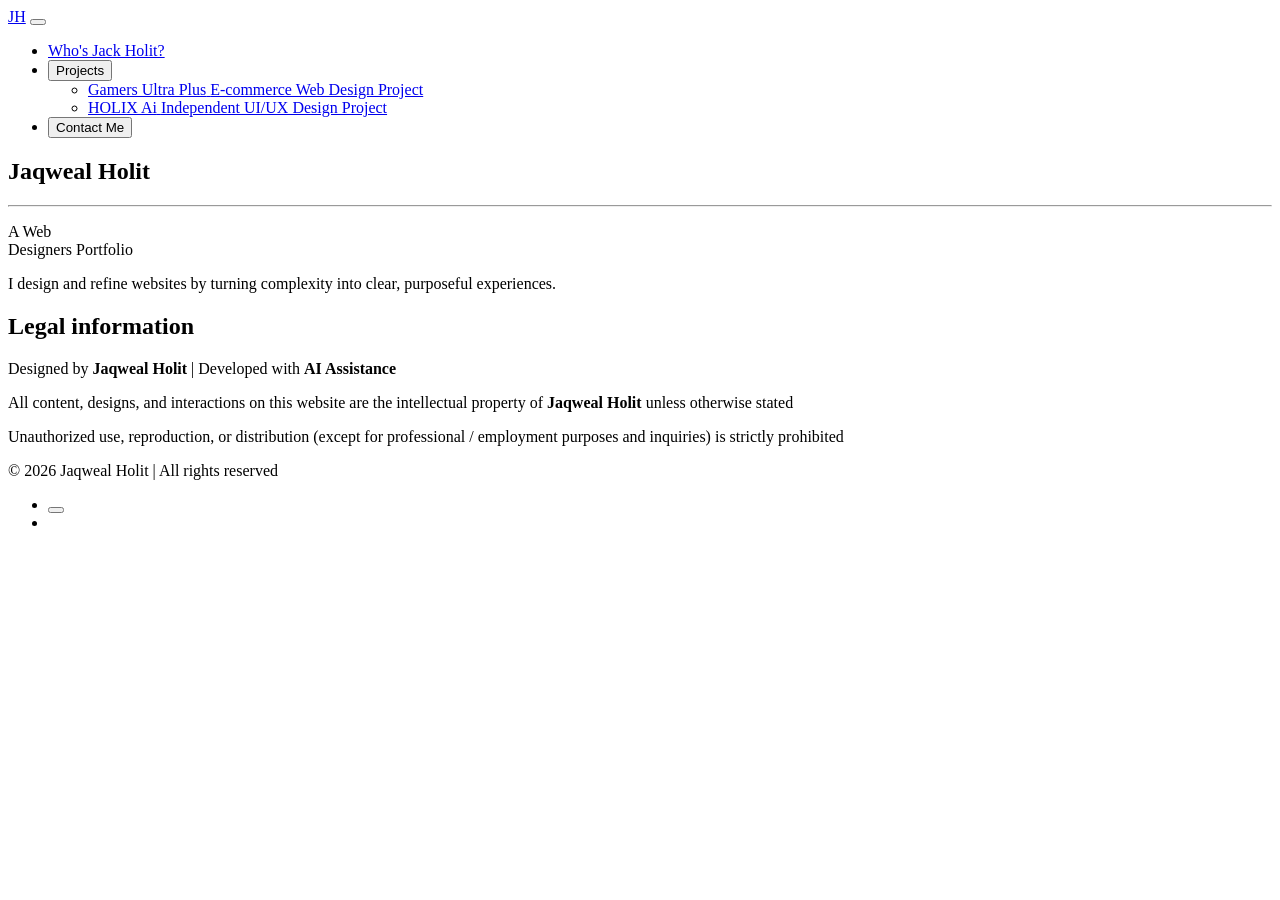
==== index.html @ 357ac8dd "v3.2.4 Update Updating copy on portfolio and projects." ====
<!doctype html>
<html lang="en">
  <head>
    <meta charset="utf-8">
    <meta name="viewport" content="width=device-width, initial-scale=1">

    <title>Home | Jaqweal Holit</title>
    <meta
      name="description"
      content="The web and UI/UX design portfolio of Jaqweal Holit, focused on clear, responsive digital experiences and hands-on front-end implementation."
    >
    <meta name="author" content="Jaqweal Holit">

    <meta property="og:type" content="website">
    <meta property="og:title" content="Jaqweal Holit | Web &amp; UI/UX Designer">
    <meta
      property="og:description"
      content="Explore the web and UI/UX design work of Jaqweal Holit, including e-commerce and interactive interface projects."
    >

    <link rel="icon" href="image/favicon.png" type="image/png" sizes="192x192">
    <link rel="preconnect" href="https://fonts.googleapis.com">
    <link rel="preconnect" href="https://fonts.gstatic.com" crossorigin>
    <link
      rel="stylesheet"
      href="https://fonts.googleapis.com/css2?family=Jost:wght@300;700&display=swap"
    >
    <link rel="stylesheet" href="css/motion.css">
    <link rel="stylesheet" href="css/sitewide.css">
    <link rel="stylesheet" href="css/home.css">
  </head>
  <body>
    <header class="site-header">
      <a class="site-logo" href="./" aria-label="Jaqweal Holit, home">JH</a>

      <button
        class="site-menu-toggle"
        type="button"
        aria-label="Open navigation menu"
        aria-controls="site-navigation"
        aria-expanded="false"
        data-site-menu-toggle
      >
        <span
          class="site-menu-toggle__icon site-menu-toggle__icon--menu"
          aria-hidden="true"
        ></span>
        <span
          class="site-menu-toggle__icon site-menu-toggle__icon--close"
          aria-hidden="true"
        ></span>
      </button>

      <nav
        class="site-navigation"
        id="site-navigation"
        aria-label="Primary navigation"
        data-site-navigation
      >
        <ul class="site-navigation__list">
          <li class="site-navigation__item">
            <a href="page/jholit/" data-nav-active>Who's Jack Holit?</a>
          </li>
          <li
            class="site-navigation__item site-navigation__projects"
            data-project-menu-root
          >
            <button
              class="site-navigation__projects-toggle"
              type="button"
              aria-expanded="false"
              aria-controls="site-project-menu"
              data-project-menu-toggle
            >
              <span>Projects</span>
              <span class="site-navigation__projects-chevron" aria-hidden="true"></span>
            </button>
            <ul
              class="site-navigation__projects-list"
              id="site-project-menu"
              aria-label="Portfolio projects"
              data-project-menu
            >
              <li>
                <a href="page/gup/">
                  <span class="site-navigation__project-name">Gamers Ultra Plus</span>
                  <span class="site-navigation__project-description">E-commerce Web Design Project</span>
                </a>
              </li>
              <li>
                <a href="page/holix-ai/">
                  <span class="site-navigation__project-name">HOLIX Ai</span>
                  <span class="site-navigation__project-description">Independent UI/UX Design Project</span>
                </a>
              </li>
            </ul>
          </li>
          <li class="site-navigation__item site-navigation__contact">
            <button
              class="site-navigation__contact-toggle"
              type="button"
              aria-expanded="false"
              aria-controls="site-contact-menu"
              data-contact-menu-toggle
            >
              <span>Contact Me</span>
              <span class="site-navigation__contact-chevron" aria-hidden="true"></span>
            </button>
            <ul
              class="site-navigation__contact-list"
              id="site-contact-menu"
              data-contact-menu
              hidden
            >
              <li>
                <button
                  class="site-navigation__contact-action"
                  type="button"
                  aria-haspopup="dialog"
                  aria-controls="email-modal"
                  data-email-modal-open
                >
                  <span
                    class="site-navigation__contact-icon site-navigation__contact-icon--mail"
                    aria-hidden="true"
                  ></span>
                  <span>Email</span>
                </button>
              </li>
              <li>
                <a
                  class="site-navigation__contact-action"
                  href="https://www.linkedin.com/in/jholit/"
                  target="_blank"
                  rel="noopener noreferrer"
                >
                  <span
                    class="site-navigation__contact-icon site-navigation__contact-icon--linkedin"
                    aria-hidden="true"
                  ></span>
                  <span>LinkedIn</span>
                </a>
              </li>
            </ul>
          </li>
        </ul>
      </nav>
    </header>

    <main id="main-content" tabindex="-1">
      <section class="home-intro" aria-labelledby="home-intro-title">
        <h1 id="home-intro-title" class="home-intro__name">Jaqweal Holit</h1>

        <hr class="home-intro__separator" aria-orientation="vertical">

        <div class="home-intro__summary">
          <p class="home-intro__role">
            A <span class="home-intro__role-emphasis">Web <br>Designers</span>
            <span class="home-intro__role-suffix">Portfolio</span>
          </p>
          <p class="home-intro__statement">
            I design and refine websites by<span class="home-intro__statement-emphasis">
            turning complexity into clear, purposeful experiences.</span>
          </p>
        </div>
      </section>
    </main>

    <footer class="site-footer">
      <section
        class="site-footer__legal"
        aria-labelledby="legal-information-heading"
      >
        <h2 id="legal-information-heading" class="visually-hidden">
          Legal information
        </h2>

        <p>
          Designed by <strong>Jaqweal Holit</strong> | Developed with
          <strong>AI Assistance</strong>
        </p>
        <p>
          All content, designs, and interactions on this website are the
          intellectual property of <strong>Jaqweal Holit</strong> unless otherwise
          stated
        </p>
        <p>
          Unauthorized use, reproduction, or distribution (except for
          professional / employment purposes and inquiries) is strictly
          prohibited
        </p>
        <p>© 2026 Jaqweal Holit | All rights reserved</p>
      </section>

      <div class="site-footer__contact">
        <ul class="site-footer__contact-list">
          <li>
            <button
              class="site-footer__contact-link site-footer__contact-button"
              type="button"
              aria-label="Email Jaqweal Holit"
              aria-haspopup="dialog"
              aria-controls="email-modal"
              data-email-modal-open
            >
              <span
                class="site-footer__contact-icon site-footer__contact-icon--mail"
                aria-hidden="true"
              ></span>
            </button>
          </li>
          <li>
            <a
              class="site-footer__contact-link"
              href="https://www.linkedin.com/in/jholit/"
              aria-label="Jaqweal Holit on LinkedIn"
            >
              <span
                class="site-footer__contact-icon site-footer__contact-icon--linkedin"
                aria-hidden="true"
              ></span>
            </a>
          </li>
        </ul>
      </div>
    </footer>

    <dialog
      class="email-modal"
      id="email-modal"
      aria-labelledby="email-modal-title"
      aria-describedby="email-modal-description email-modal-note"
    >
      <div class="email-modal__content">
        <button
          class="email-modal__close"
          type="button"
          aria-label="Close email options"
          data-email-modal-close
        >
          <span aria-hidden="true">×</span>
        </button>

        <div class="email-modal__heading">
          <h2 class="email-modal__title" id="email-modal-title">
            Questions or inquiries?
          </h2>
          <p class="email-modal__description" id="email-modal-description">
            Choose the following options below, or copy my email address to use with your preferred email service:
          </p>
        </div>

        <div class="email-modal__providers" role="group" aria-label="Email options">
          <a
            class="email-modal__provider"
            href="https://mail.google.com/mail/?view=cm&amp;fs=1&amp;to=jholit%40protonmail.com"
            target="_blank"
            rel="noopener noreferrer"
          >Gmail</a>
          <a
            class="email-modal__provider"
            href="https://outlook.live.com/mail/0/deeplink/compose?to=jholit%40protonmail.com"
            target="_blank"
            rel="noopener noreferrer"
          >Outlook</a>
        </div>

        <div class="email-modal__copy">
          <button
            class="email-modal__copy-button"
            type="button"
            aria-label="Copy email address"
            data-email-copy
            data-email-copy-address="jholit@protonmail.com"
          >
            <svg
              class="email-modal__copy-icon"
              xmlns="http://www.w3.org/2000/svg"
              width="24"
              height="24"
              viewBox="0 0 24 24"
              fill="none"
              stroke="currentColor"
              stroke-width="2"
              stroke-linecap="round"
              stroke-linejoin="round"
              aria-hidden="true"
              focusable="false"
              data-email-copy-icon
            >
              <path d="M15 7l-6.5 6.5a2.121 2.121 0 0 0 3 3l6.5 -6.5a4.243 4.243 0 0 0 -6 -6l-6.5 6.5a6.364 6.364 0 0 0 9 9l6.5 -6.5"></path>
            </svg>
            <span class="email-modal__copy-label" aria-hidden="true">
              <span class="email-modal__copy-label-default">Copy email address</span>
              <span class="email-modal__copy-label-success">Email copied!</span>
            </span>
          </button>
          <span
            class="visually-hidden"
            role="status"
            aria-live="polite"
            data-email-copy-status
          ></span>
        </div>
        <p class="email-modal__description" id="email-modal-note">
          Note: You will be redirected off of the portfolio to email services provided by third party companies. These services are not affiliated with the portfolio.
        </p>
      </div>
    </dialog>

    <script src="javascript/site/motion.js"></script>
    <script src="javascript/site/sitewide.js"></script>
  </body>
</html>
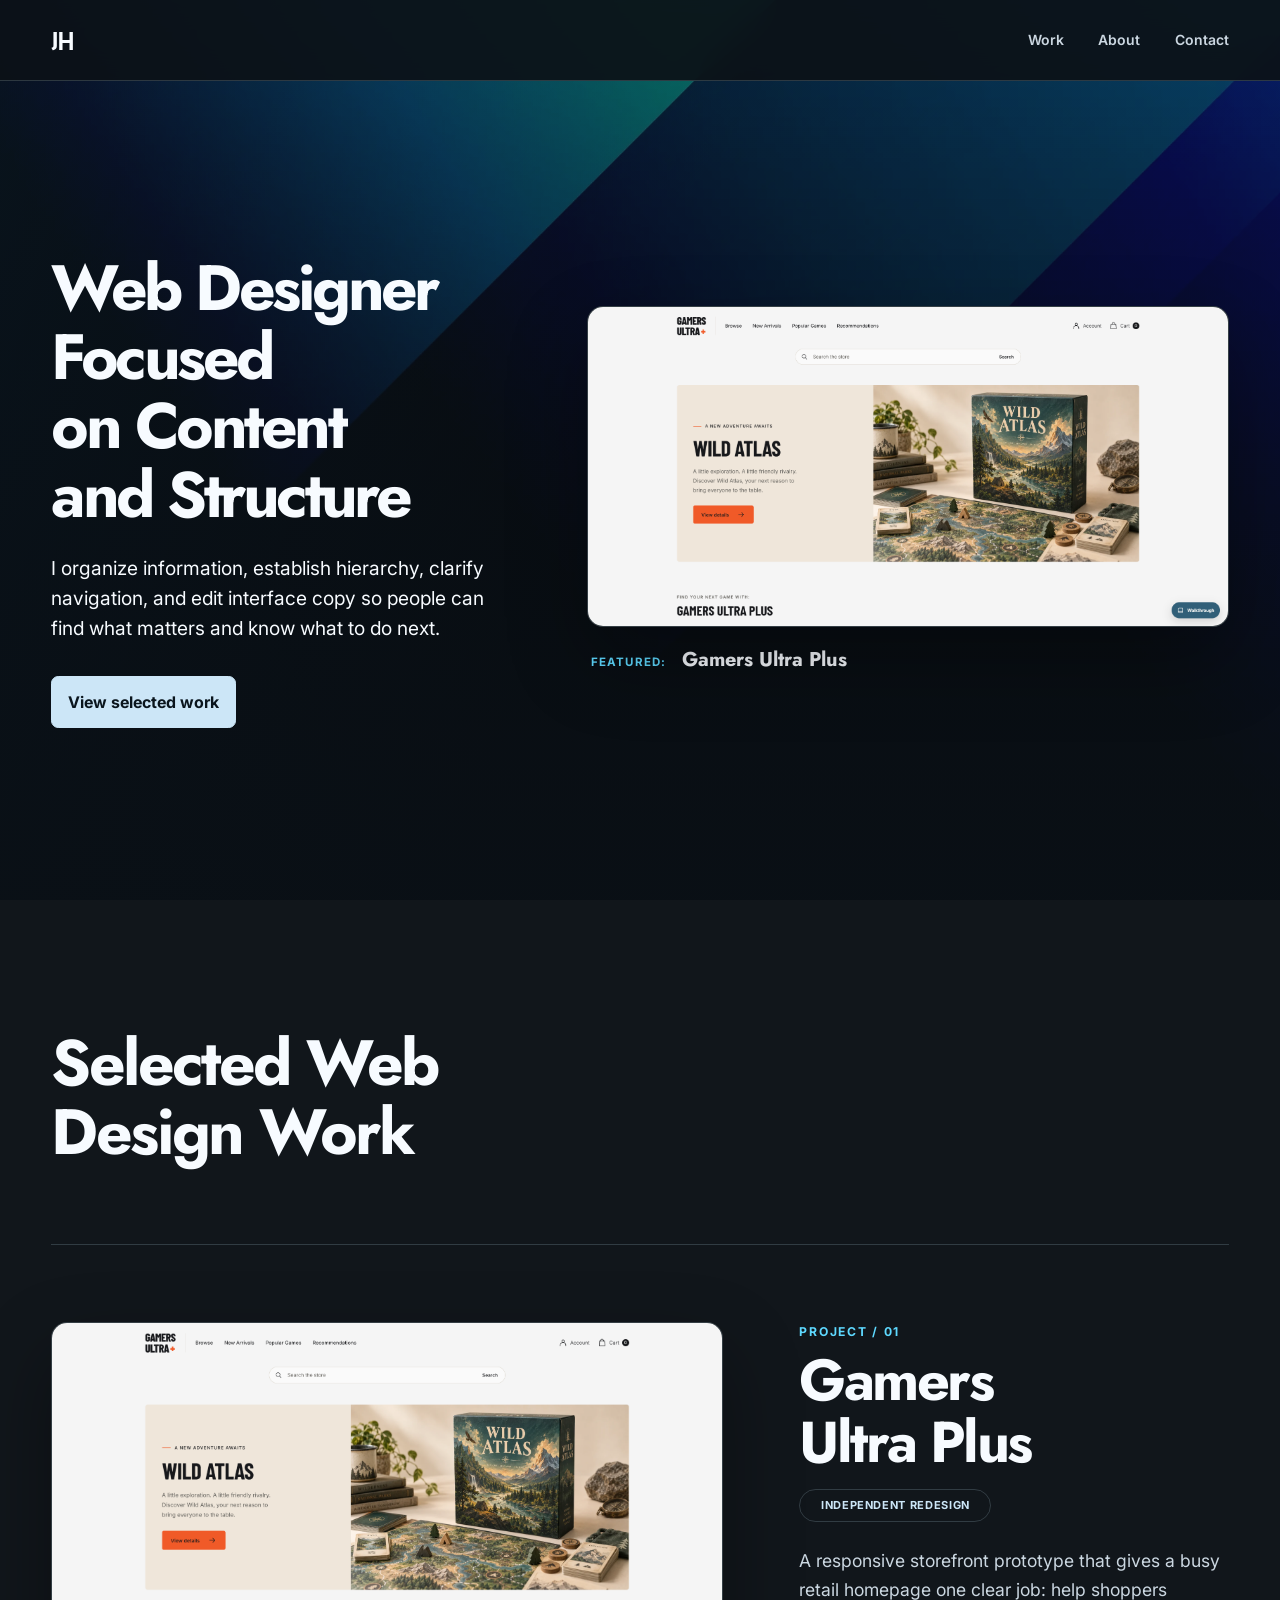
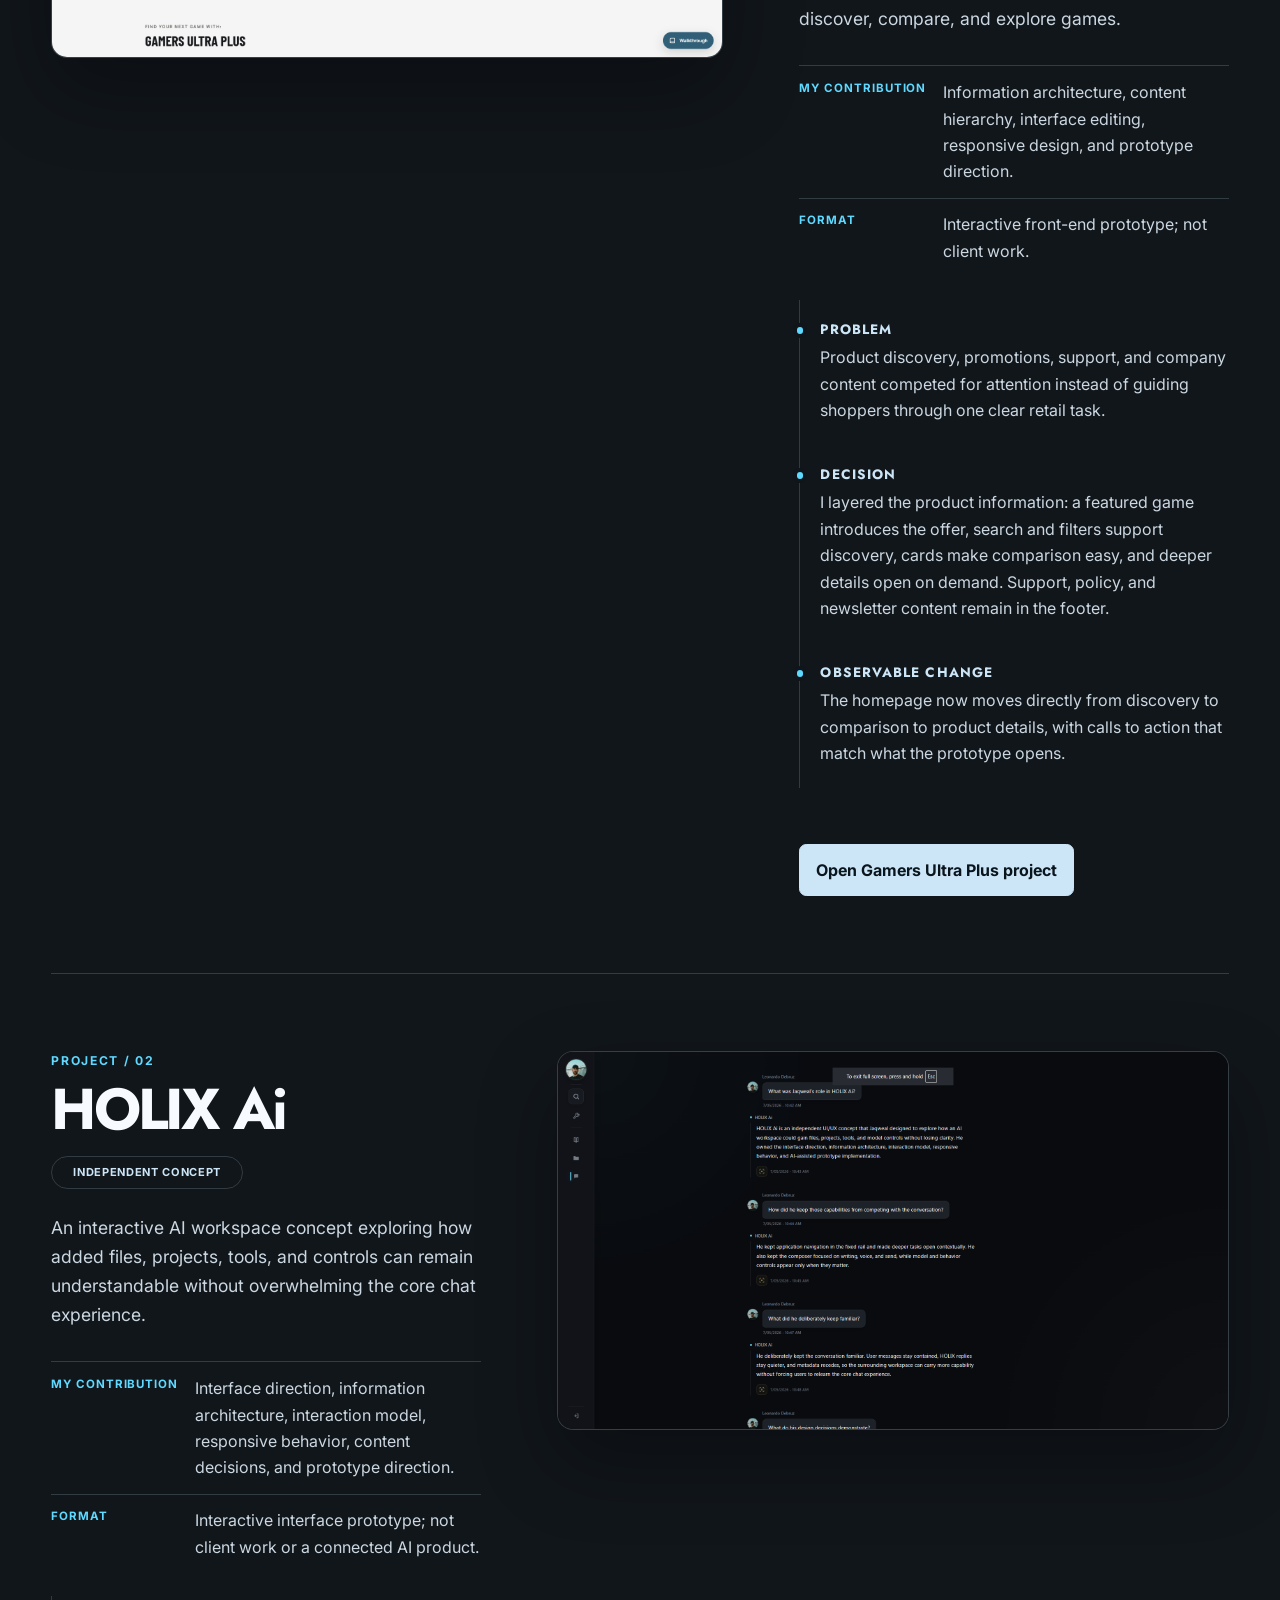
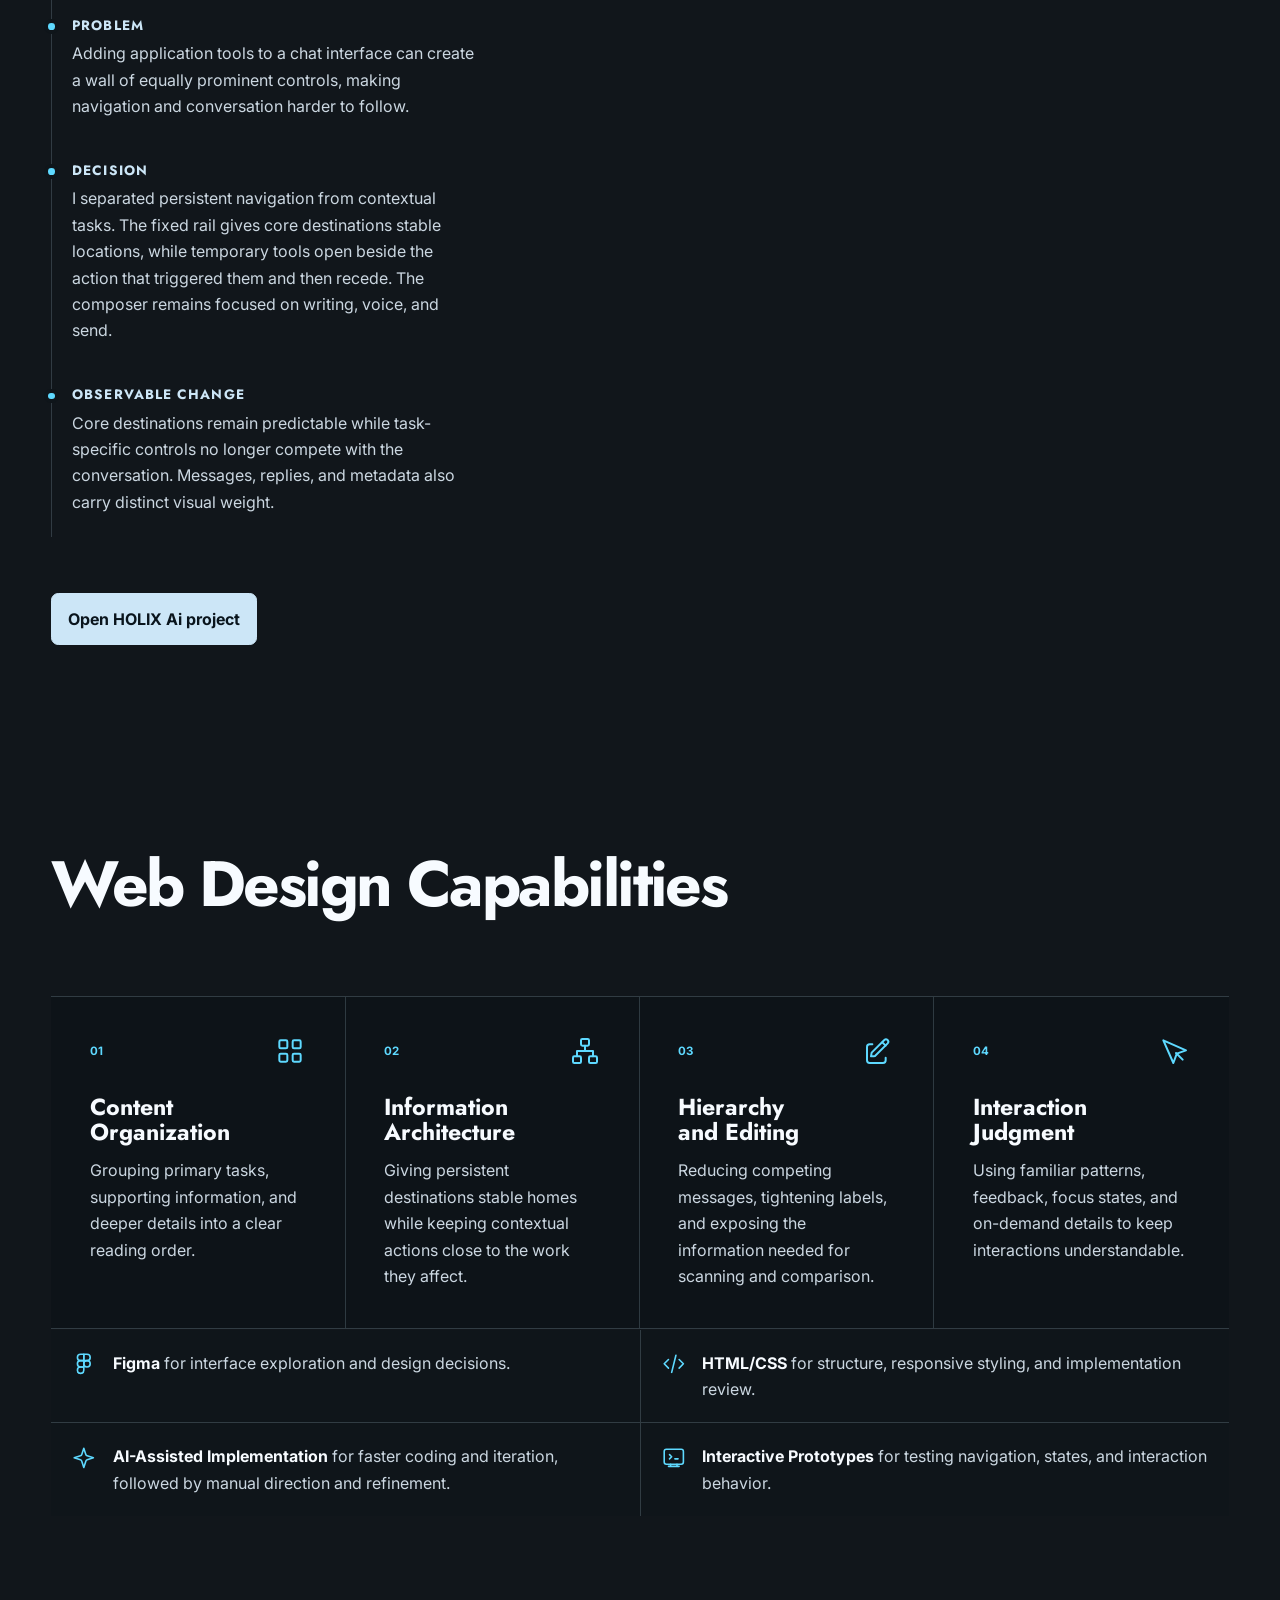
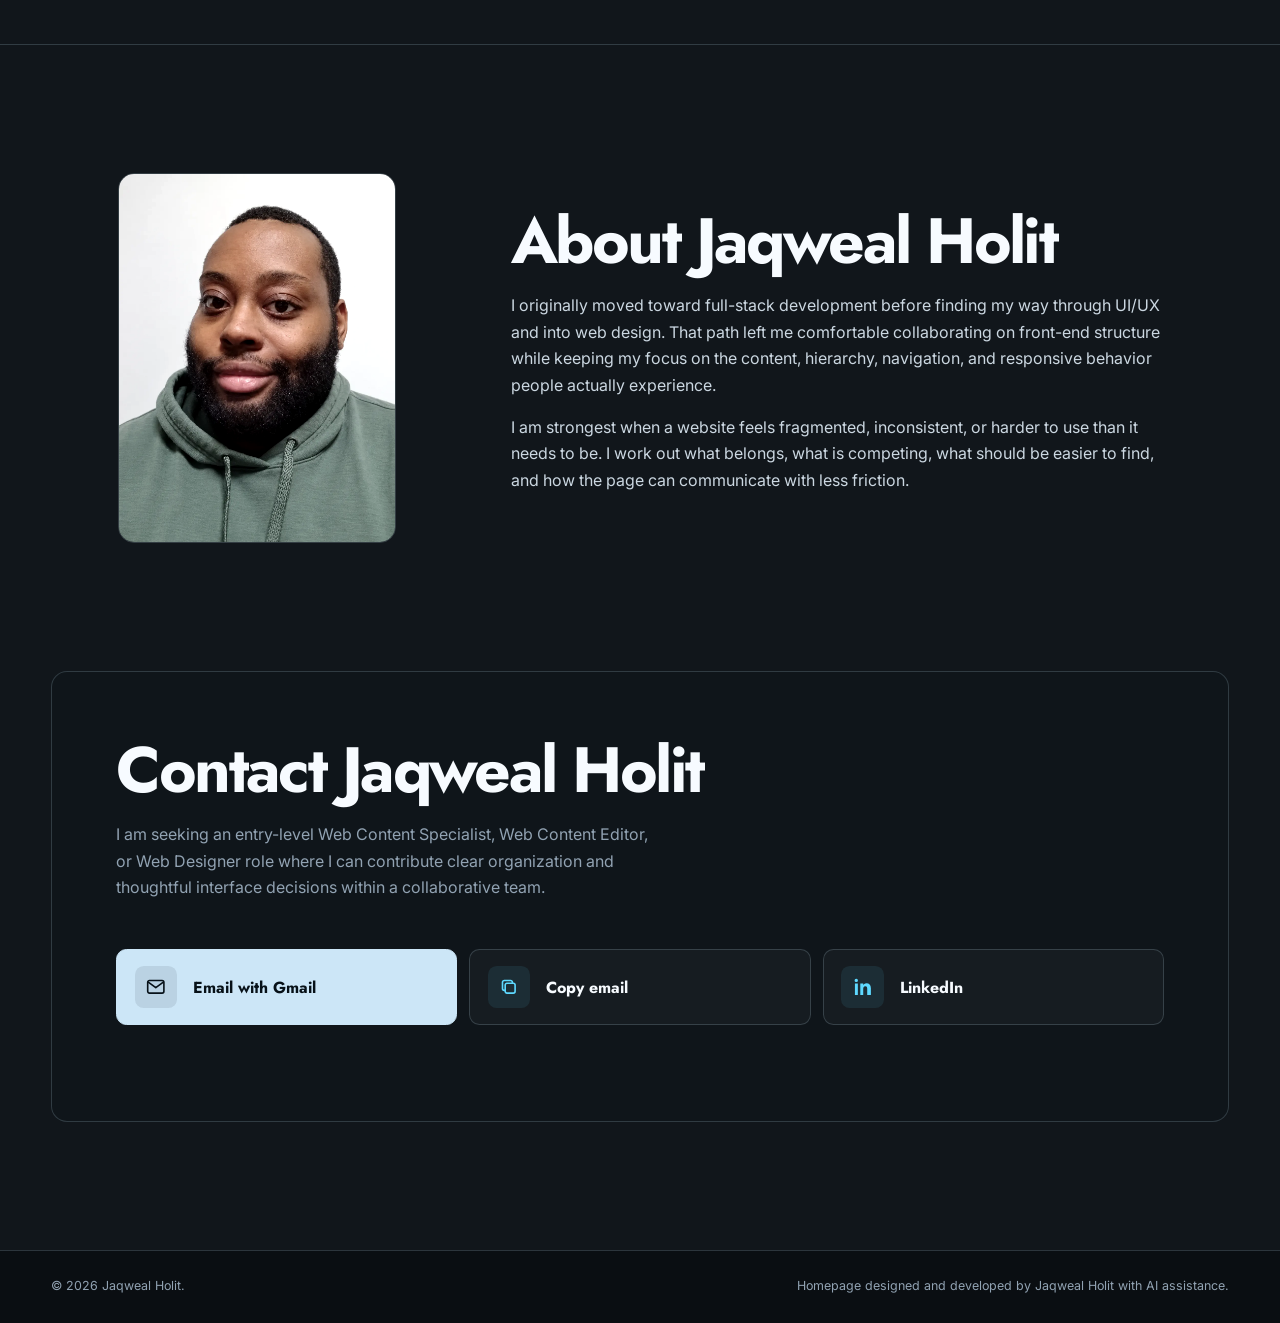
==== commit b3e71b95: "v4.0.0 Release Visual redesign of portfolio 4.0.0." ====
--- a/index.html
+++ b/index.html
@@ -3,312 +3,188 @@
   <head>
     <meta charset="utf-8">
     <meta name="viewport" content="width=device-width, initial-scale=1">
-
-    <title>Home | Jaqweal Holit</title>
-    <meta
-      name="description"
-      content="The web and UI/UX design portfolio of Jaqweal Holit, focused on clear, responsive digital experiences and hands-on front-end implementation."
-    >
+    <meta name="theme-color" content="#11161b">
+    <title>Jaqweal Holit | Web Designer</title>
+    <meta name="description" content="Jaqweal Holit is a web designer focused on content organization, information architecture, clear hierarchy, navigation, and responsive interface prototypes.">
     <meta name="author" content="Jaqweal Holit">
-
     <meta property="og:type" content="website">
-    <meta property="og:title" content="Jaqweal Holit | Web &amp; UI/UX Designer">
-    <meta
-      property="og:description"
-      content="Explore the web and UI/UX design work of Jaqweal Holit, including e-commerce and interactive interface projects."
-    >
-
-    <link rel="icon" href="image/favicon.png" type="image/png" sizes="192x192">
+    <meta property="og:title" content="Jaqweal Holit | Web Designer">
+    <meta property="og:description" content="Selected web design work showing content organization, information architecture, hierarchy, navigation, editing, and interaction decisions.">
+    <link rel="icon" href="assets/images/favicon-32.png" type="image/png" sizes="32x32">
+    <link rel="icon" href="assets/images/favicon.png" type="image/png" sizes="192x192">
+    <link rel="apple-touch-icon" href="assets/images/favicon.png" sizes="192x192">
     <link rel="preconnect" href="https://fonts.googleapis.com">
     <link rel="preconnect" href="https://fonts.gstatic.com" crossorigin>
-    <link
-      rel="stylesheet"
-      href="https://fonts.googleapis.com/css2?family=Jost:wght@300;700&display=swap"
-    >
-    <link rel="stylesheet" href="css/motion.css">
-    <link rel="stylesheet" href="css/sitewide.css">
-    <link rel="stylesheet" href="css/home.css">
+    <link rel="stylesheet" href="https://fonts.googleapis.com/css2?family=Inter:wght@400;500;600;700&amp;family=Jost:wght@500;600;700&amp;family=Palanquin+Dark:wght@600&amp;display=swap">
+    <link rel="stylesheet" href="assets/css/home.css">
   </head>
   <body>
+    <a class="skip-link" href="#main-content">Skip to content</a>
     <header class="site-header">
-      <a class="site-logo" href="./" aria-label="Jaqweal Holit, home">JH</a>
-
-      <button
-        class="site-menu-toggle"
-        type="button"
-        aria-label="Open navigation menu"
-        aria-controls="site-navigation"
-        aria-expanded="false"
-        data-site-menu-toggle
-      >
-        <span
-          class="site-menu-toggle__icon site-menu-toggle__icon--menu"
-          aria-hidden="true"
-        ></span>
-        <span
-          class="site-menu-toggle__icon site-menu-toggle__icon--close"
-          aria-hidden="true"
-        ></span>
-      </button>
-
-      <nav
-        class="site-navigation"
-        id="site-navigation"
-        aria-label="Primary navigation"
-        data-site-navigation
-      >
-        <ul class="site-navigation__list">
-          <li class="site-navigation__item">
-            <a href="page/jholit/" data-nav-active>Who's Jack Holit?</a>
-          </li>
-          <li
-            class="site-navigation__item site-navigation__projects"
-            data-project-menu-root
-          >
-            <button
-              class="site-navigation__projects-toggle"
-              type="button"
-              aria-expanded="false"
-              aria-controls="site-project-menu"
-              data-project-menu-toggle
-            >
-              <span>Projects</span>
-              <span class="site-navigation__projects-chevron" aria-hidden="true"></span>
-            </button>
-            <ul
-              class="site-navigation__projects-list"
-              id="site-project-menu"
-              aria-label="Portfolio projects"
-              data-project-menu
-            >
-              <li>
-                <a href="page/gup/">
-                  <span class="site-navigation__project-name">Gamers Ultra Plus</span>
-                  <span class="site-navigation__project-description">E-commerce Web Design Project</span>
-                </a>
-              </li>
-              <li>
-                <a href="page/holix-ai/">
-                  <span class="site-navigation__project-name">HOLIX Ai</span>
-                  <span class="site-navigation__project-description">Independent UI/UX Design Project</span>
-                </a>
-              </li>
-            </ul>
-          </li>
-          <li class="site-navigation__item site-navigation__contact">
-            <button
-              class="site-navigation__contact-toggle"
-              type="button"
-              aria-expanded="false"
-              aria-controls="site-contact-menu"
-              data-contact-menu-toggle
-            >
-              <span>Contact Me</span>
-              <span class="site-navigation__contact-chevron" aria-hidden="true"></span>
-            </button>
-            <ul
-              class="site-navigation__contact-list"
-              id="site-contact-menu"
-              data-contact-menu
-              hidden
-            >
-              <li>
-                <button
-                  class="site-navigation__contact-action"
-                  type="button"
-                  aria-haspopup="dialog"
-                  aria-controls="email-modal"
-                  data-email-modal-open
-                >
-                  <span
-                    class="site-navigation__contact-icon site-navigation__contact-icon--mail"
-                    aria-hidden="true"
-                  ></span>
-                  <span>Email</span>
-                </button>
-              </li>
-              <li>
-                <a
-                  class="site-navigation__contact-action"
-                  href="https://www.linkedin.com/in/jholit/"
-                  target="_blank"
-                  rel="noopener noreferrer"
-                >
-                  <span
-                    class="site-navigation__contact-icon site-navigation__contact-icon--linkedin"
-                    aria-hidden="true"
-                  ></span>
-                  <span>LinkedIn</span>
-                </a>
-              </li>
-            </ul>
-          </li>
-        </ul>
-      </nav>
+      <div class="site-header__inner page-shell">
+        <a class="site-logo" href="#top" aria-label="Jaqweal Holit, home">JH</a>
+        <nav class="site-nav" aria-label="Primary navigation">
+          <a href="#work">Work</a>
+          <a href="#about">About</a>
+          <a href="#contact">Contact</a>
+        </nav>
+      </div>
     </header>
 
-    <main id="main-content" tabindex="-1">
-      <section class="home-intro" aria-labelledby="home-intro-title">
-        <h1 id="home-intro-title" class="home-intro__name">Jaqweal Holit</h1>
+    <main id="main-content">
+      <section class="hero page-shell" id="top" aria-labelledby="hero-title">
+        <div class="hero__copy">
+          <h1 id="hero-title">Web Designer Focused on Content and Structure</h1>
+          <p class="hero__lead">I organize information, establish hierarchy, clarify navigation, and edit interface copy so people can find what matters and know what to do next.</p>
+          <div class="hero__actions">
+            <a class="button button--primary" href="#work">View selected work</a>
+          </div>
+        </div>
+        <figure class="featured-preview">
+          <div class="interface-preview">
+            <span class="interface-preview__viewport"><img src="assets/images/gup-project.png" alt="Gamers Ultra Plus storefront homepage showing the Wild Atlas feature and product catalog." width="1905" height="950"></span>
+            <a class="interface-preview__link" href="page/gup/" aria-label="Open the Gamers Ultra Plus interactive project"></a>
+          </div>
+          <figcaption>
+            <span>Featured:</span>
+            <strong>Gamers Ultra Plus</strong>
+          </figcaption>
+        </figure>
+      </section>
 
-        <hr class="home-intro__separator" aria-orientation="vertical">
+      <section class="work-section page-shell" id="work" aria-labelledby="work-title">
+        <header class="section-heading">
+          <h2 id="work-title">Selected Web Design Work</h2>
+        </header>
 
-        <div class="home-intro__summary">
-          <p class="home-intro__role">
-            A <span class="home-intro__role-emphasis">Web <br>Designers</span>
-            <span class="home-intro__role-suffix">Portfolio</span>
-          </p>
-          <p class="home-intro__statement">
-            I design and refine websites by<span class="home-intro__statement-emphasis">
-            turning complexity into clear, purposeful experiences.</span>
-          </p>
+        <article class="project" aria-labelledby="gup-title">
+          <div class="project__visual">
+            <div class="interface-preview">
+              <span class="interface-preview__viewport"><img src="assets/images/gup-project.png" alt="Gamers Ultra Plus storefront homepage showing the Wild Atlas feature and product catalog." width="1905" height="950" loading="lazy"></span>
+              <a class="interface-preview__link" href="page/gup/" aria-label="Open the Gamers Ultra Plus interactive project"></a>
+            </div>
+          </div>
+          <div class="project__content">
+            <div class="project__title-row">
+              <div><p class="project__number">Project / 01</p><h3 id="gup-title">Gamers Ultra Plus</h3></div>
+              <span class="status">Independent redesign</span>
+            </div>
+            <p class="project__summary">A responsive storefront prototype that gives a busy retail homepage one clear job: help shoppers discover, compare, and explore games.</p>
+            <dl class="project__facts">
+              <div><dt>My contribution</dt><dd>Information architecture, content hierarchy, interface editing, responsive design, and prototype direction.</dd></div>
+              <div><dt>Format</dt><dd>Interactive front-end prototype; not client work.</dd></div>
+            </dl>
+            <div class="decision-stack">
+              <section><h4>Problem</h4><p>Product discovery, promotions, support, and company content competed for attention instead of guiding shoppers through one clear retail task.</p></section>
+              <section><h4>Decision</h4><p>I layered the product information: a featured game introduces the offer, search and filters support discovery, cards make comparison easy, and deeper details open on demand. Support, policy, and newsletter content remain in the footer.</p></section>
+              <section><h4>Observable change</h4><p>The homepage now moves directly from discovery to comparison to product details, with calls to action that match what the prototype opens.</p></section>
+            </div>
+            <a class="project-link" href="page/gup/">Open Gamers Ultra Plus project</a>
+          </div>
+        </article>
+
+        <article class="project project--holix" aria-labelledby="holix-title">
+          <div class="project__visual">
+            <div class="interface-preview">
+              <span class="interface-preview__viewport"><img src="assets/images/holix-ai-project.png" alt="HOLIX Ai workspace showing navigation and a case study conversation." width="1920" height="1080" loading="lazy"></span>
+              <a class="interface-preview__link" href="page/holix-ai/" aria-label="Open the HOLIX Ai interactive project"></a>
+            </div>
+          </div>
+          <div class="project__content">
+            <div class="project__title-row">
+              <div><p class="project__number">Project / 02</p><h3 id="holix-title">HOLIX Ai</h3></div>
+              <span class="status">Independent concept</span>
+            </div>
+            <p class="project__summary">An interactive AI workspace concept exploring how added files, projects, tools, and controls can remain understandable without overwhelming the core chat experience.</p>
+            <dl class="project__facts">
+              <div><dt>My contribution</dt><dd>Interface direction, information architecture, interaction model, responsive behavior, content decisions, and prototype direction.</dd></div>
+              <div><dt>Format</dt><dd>Interactive interface prototype; not client work or a connected AI product.</dd></div>
+            </dl>
+            <div class="decision-stack">
+              <section><h4>Problem</h4><p>Adding application tools to a chat interface can create a wall of equally prominent controls, making navigation and conversation harder to follow.</p></section>
+              <section><h4>Decision</h4><p>I separated persistent navigation from contextual tasks. The fixed rail gives core destinations stable locations, while temporary tools open beside the action that triggered them and then recede. The composer remains focused on writing, voice, and send.</p></section>
+              <section><h4>Observable change</h4><p>Core destinations remain predictable while task-specific controls no longer compete with the conversation. Messages, replies, and metadata also carry distinct visual weight.</p></section>
+            </div>
+            <a class="project-link" href="page/holix-ai/">Open HOLIX Ai project</a>
+          </div>
+        </article>
+      </section>
+
+      <section class="capabilities page-shell" aria-labelledby="capabilities-title">
+        <header class="section-heading">
+          <h2 id="capabilities-title">Web Design Capabilities</h2>
+        </header>
+        <div class="capability-list">
+          <article>
+            <div class="capability-list__meta"><span>01</span><svg class="capability-icon" viewBox="0 0 24 24" aria-hidden="true"><rect x="4" y="4" width="6" height="6" rx="1"></rect><rect x="14" y="4" width="6" height="6" rx="1"></rect><rect x="4" y="14" width="6" height="6" rx="1"></rect><rect x="14" y="14" width="6" height="6" rx="1"></rect></svg></div>
+            <h3>Content Organization</h3><p>Grouping primary tasks, supporting information, and deeper details into a clear reading order.</p>
+          </article>
+          <article>
+            <div class="capability-list__meta"><span>02</span><svg class="capability-icon" viewBox="0 0 24 24" aria-hidden="true"><rect x="9" y="3" width="6" height="5" rx="1"></rect><rect x="3" y="16" width="6" height="5" rx="1"></rect><rect x="15" y="16" width="6" height="5" rx="1"></rect><path d="M12 8v4M6 16v-4h12v4"></path></svg></div>
+            <h3>Information Architecture</h3><p>Giving persistent destinations stable homes while keeping contextual actions close to the work they affect.</p>
+          </article>
+          <article>
+            <div class="capability-list__meta"><span>03</span><svg class="capability-icon" viewBox="0 0 24 24" aria-hidden="true"><path d="M7 7h-2a2 2 0 0 0-2 2v10a2 2 0 0 0 2 2h10a2 2 0 0 0 2-2v-2"></path><path d="M8 16l1-.25 9.5-9.5a1.77 1.77 0 0 0-2.5-2.5l-9.5 9.5L6 16h2z"></path><path d="M14.5 5.5l2.5 2.5"></path></svg></div>
+            <h3>Hierarchy and Editing</h3><p>Reducing competing messages, tightening labels, and exposing the information needed for scanning and comparison.</p>
+          </article>
+          <article>
+            <div class="capability-list__meta"><span>04</span><svg class="capability-icon" viewBox="0 0 24 24" aria-hidden="true"><path d="M4 4l7.5 17 2.6-7 6.9-2.5L4 4z"></path><path d="M13.5 13.5l5 5"></path></svg></div>
+            <h3>Interaction Judgment</h3><p>Using familiar patterns, feedback, focus states, and on-demand details to keep interactions understandable.</p>
+          </article>
+        </div>
+        <div class="tools-evidence" aria-label="Supported tools and methods">
+          <p><svg class="tool-icon" viewBox="0 0 24 24" aria-hidden="true"><path d="M12 9H9a3 3 0 0 1 0-6h3v6z"></path><path d="M12 3h3a3 3 0 0 1 0 6h-3V3z"></path><path d="M12 9H9a3 3 0 0 0 0 6h3V9z"></path><circle cx="15" cy="12" r="3"></circle><path d="M12 15H9a3 3 0 1 0 3 3v-3z"></path></svg><span><strong>Figma</strong> for interface exploration and design decisions.</span></p>
+          <p><svg class="tool-icon" viewBox="0 0 24 24" aria-hidden="true"><path d="M7 8l-4 4 4 4"></path><path d="M17 8l4 4-4 4"></path><path d="M14 4l-4 16"></path></svg><span><strong>HTML/CSS</strong> for structure, responsive styling, and implementation review.</span></p>
+          <p><svg class="tool-icon" viewBox="0 0 24 24" aria-hidden="true"><path d="M12 3l1.9 5.8a2 2 0 0 0 1.3 1.3L21 12l-5.8 1.9a2 2 0 0 0-1.3 1.3L12 21l-1.9-5.8a2 2 0 0 0-1.3-1.3L3 12l5.8-1.9a2 2 0 0 0 1.3-1.3L12 3z"></path></svg><span><strong>AI-Assisted Implementation</strong> for faster coding and iteration, followed by manual direction and refinement.</span></p>
+          <p><svg class="tool-icon" viewBox="0 0 24 24" aria-hidden="true"><rect x="3" y="4" width="18" height="14" rx="2"></rect><path d="M7 20h10M9 18v2M15 18v2"></path><path d="M8 9l2 2-2 2M13 13h3"></path></svg><span><strong>Interactive Prototypes</strong> for testing navigation, states, and interaction behavior.</span></p>
+        </div>
+      </section>
+
+      <section class="about page-shell" id="about" aria-labelledby="about-title">
+        <div class="about__portrait-wrap">
+          <img src="assets/images/portrait.webp" alt="Portrait of Jaqweal Holit" width="277" height="370" loading="lazy">
+        </div>
+        <div class="about__content">
+          <h2 id="about-title">About Jaqweal Holit</h2>
+          <p>I originally moved toward full-stack development before finding my way through UI/UX and into web design. That path left me comfortable collaborating on front-end structure while keeping my focus on the content, hierarchy, navigation, and responsive behavior people actually experience.</p>
+          <p>I am strongest when a website feels fragmented, inconsistent, or harder to use than it needs to be. I work out what belongs, what is competing, what should be easier to find, and how the page can communicate with less friction.</p>
+        </div>
+      </section>
+
+      <section class="contact page-shell" id="contact" aria-labelledby="contact-title">
+        <div class="contact__layout">
+          <div class="contact__intro">
+            <h2 id="contact-title">Contact Jaqweal Holit</h2>
+            <p>I am seeking an entry-level Web Content Specialist, Web Content Editor, or Web Designer role where I can contribute clear organization and thoughtful interface decisions within a collaborative team.</p>
+          </div>
+          <div class="contact__action-group">
+            <div class="contact__actions" aria-label="Contact options">
+              <a class="contact-action contact-action--primary" href="https://mail.google.com/mail/?view=cm&amp;fs=1&amp;to=j.w.holit%40gmail.com" target="_blank" rel="noopener noreferrer" aria-label="Compose an email to Jaqweal Holit in Gmail">
+                <span class="contact-action__icon" aria-hidden="true">
+                  <svg viewBox="0 0 24 24"><rect x="3" y="5" width="18" height="14" rx="2"></rect><path d="m4 7 8 6 8-6"></path></svg>
+                </span>
+                <span class="contact-action__text"><strong>Email with Gmail</strong></span>
+              </a>
+              <button class="contact-action" type="button" data-copy-email="j.w.holit@gmail.com" aria-describedby="copy-status">
+                <span class="contact-action__icon" aria-hidden="true">
+                  <svg viewBox="0 0 24 24"><rect x="8" y="8" width="11" height="11" rx="2"></rect><path d="M16 8V7a2 2 0 0 0-2-2H7a2 2 0 0 0-2 2v7a2 2 0 0 0 2 2h1"></path></svg>
+                </span>
+                <span class="contact-action__text"><strong data-copy-label>Copy email</strong></span>
+              </button>
+              <a class="contact-action" href="https://www.linkedin.com/in/jholit/" target="_blank" rel="noopener noreferrer" aria-label="View Jaqweal Holit on LinkedIn">
+                <span class="contact-action__icon contact-action__icon--brand" aria-hidden="true">
+                  <svg viewBox="0 0 24 24"><path d="M6.5 8.25H3.25V21H6.5V8.25ZM4.88 3A1.88 1.88 0 1 0 4.88 6.75 1.88 1.88 0 0 0 4.88 3ZM21 13.69c0-3.84-2.05-5.63-4.79-5.63-2.2 0-3.19 1.21-3.74 2.06V8.25H9.22V21h3.25v-6.31c0-1.66.31-3.27 2.38-3.27 2.04 0 2.06 1.91 2.06 3.38V21H21v-7.31Z"></path></svg>
+                </span>
+                <span class="contact-action__text"><strong>LinkedIn</strong></span>
+              </a>
+            </div>
+            <span id="copy-status" class="copy-status" role="status" aria-live="polite"></span>
+          </div>
         </div>
       </section>
     </main>
 
-    <footer class="site-footer">
-      <section
-        class="site-footer__legal"
-        aria-labelledby="legal-information-heading"
-      >
-        <h2 id="legal-information-heading" class="visually-hidden">
-          Legal information
-        </h2>
-
-        <p>
-          Designed by <strong>Jaqweal Holit</strong> | Developed with
-          <strong>AI Assistance</strong>
-        </p>
-        <p>
-          All content, designs, and interactions on this website are the
-          intellectual property of <strong>Jaqweal Holit</strong> unless otherwise
-          stated
-        </p>
-        <p>
-          Unauthorized use, reproduction, or distribution (except for
-          professional / employment purposes and inquiries) is strictly
-          prohibited
-        </p>
-        <p>© 2026 Jaqweal Holit | All rights reserved</p>
-      </section>
-
-      <div class="site-footer__contact">
-        <ul class="site-footer__contact-list">
-          <li>
-            <button
-              class="site-footer__contact-link site-footer__contact-button"
-              type="button"
-              aria-label="Email Jaqweal Holit"
-              aria-haspopup="dialog"
-              aria-controls="email-modal"
-              data-email-modal-open
-            >
-              <span
-                class="site-footer__contact-icon site-footer__contact-icon--mail"
-                aria-hidden="true"
-              ></span>
-            </button>
-          </li>
-          <li>
-            <a
-              class="site-footer__contact-link"
-              href="https://www.linkedin.com/in/jholit/"
-              aria-label="Jaqweal Holit on LinkedIn"
-            >
-              <span
-                class="site-footer__contact-icon site-footer__contact-icon--linkedin"
-                aria-hidden="true"
-              ></span>
-            </a>
-          </li>
-        </ul>
-      </div>
-    </footer>
-
-    <dialog
-      class="email-modal"
-      id="email-modal"
-      aria-labelledby="email-modal-title"
-      aria-describedby="email-modal-description email-modal-note"
-    >
-      <div class="email-modal__content">
-        <button
-          class="email-modal__close"
-          type="button"
-          aria-label="Close email options"
-          data-email-modal-close
-        >
-          <span aria-hidden="true">×</span>
-        </button>
-
-        <div class="email-modal__heading">
-          <h2 class="email-modal__title" id="email-modal-title">
-            Questions or inquiries?
-          </h2>
-          <p class="email-modal__description" id="email-modal-description">
-            Choose the following options below, or copy my email address to use with your preferred email service:
-          </p>
-        </div>
-
-        <div class="email-modal__providers" role="group" aria-label="Email options">
-          <a
-            class="email-modal__provider"
-            href="https://mail.google.com/mail/?view=cm&amp;fs=1&amp;to=jholit%40protonmail.com"
-            target="_blank"
-            rel="noopener noreferrer"
-          >Gmail</a>
-          <a
-            class="email-modal__provider"
-            href="https://outlook.live.com/mail/0/deeplink/compose?to=jholit%40protonmail.com"
-            target="_blank"
-            rel="noopener noreferrer"
-          >Outlook</a>
-        </div>
-
-        <div class="email-modal__copy">
-          <button
-            class="email-modal__copy-button"
-            type="button"
-            aria-label="Copy email address"
-            data-email-copy
-            data-email-copy-address="jholit@protonmail.com"
-          >
-            <svg
-              class="email-modal__copy-icon"
-              xmlns="http://www.w3.org/2000/svg"
-              width="24"
-              height="24"
-              viewBox="0 0 24 24"
-              fill="none"
-              stroke="currentColor"
-              stroke-width="2"
-              stroke-linecap="round"
-              stroke-linejoin="round"
-              aria-hidden="true"
-              focusable="false"
-              data-email-copy-icon
-            >
-              <path d="M15 7l-6.5 6.5a2.121 2.121 0 0 0 3 3l6.5 -6.5a4.243 4.243 0 0 0 -6 -6l-6.5 6.5a6.364 6.364 0 0 0 9 9l6.5 -6.5"></path>
-            </svg>
-            <span class="email-modal__copy-label" aria-hidden="true">
-              <span class="email-modal__copy-label-default">Copy email address</span>
-              <span class="email-modal__copy-label-success">Email copied!</span>
-            </span>
-          </button>
-          <span
-            class="visually-hidden"
-            role="status"
-            aria-live="polite"
-            data-email-copy-status
-          ></span>
-        </div>
-        <p class="email-modal__description" id="email-modal-note">
-          Note: You will be redirected off of the portfolio to email services provided by third party companies. These services are not affiliated with the portfolio.
-        </p>
-      </div>
-    </dialog>
-
-    <script src="javascript/site/motion.js"></script>
-    <script src="javascript/site/sitewide.js"></script>
+    <footer class="site-footer"><div class="page-shell"><p>© 2026 Jaqweal Holit.</p><p>Homepage designed and developed by Jaqweal Holit with AI assistance.</p></div></footer>
+    <script src="assets/js/home.js"></script>
   </body>
 </html>
--- a/assets/css/home.css
+++ b/assets/css/home.css
@@ -0,0 +1,784 @@
+@charset "UTF-8";
+
+:root {
+  --font-heading: "Jost", "Inter", system-ui, sans-serif;
+  --font-body: "Inter", system-ui, sans-serif;
+  --font-logo: "Palanquin Dark", "Jost", sans-serif;
+  --ink: #f7fbff;
+  --ink-soft: #cbd7e1;
+  --ink-muted: #91a2b2;
+  --surface: #11161b;
+  --surface-raised: #182129;
+  --surface-solid: #0f151a;
+  --line: rgb(199 230 247 / 18%);
+  --accent: #cce6f7;
+  --accent-strong: #5ed9ff;
+  --focus: #7fe3ff;
+  --page-width: 88rem;
+  --gutter: clamp(1.15rem, 4vw, 4rem);
+  --radius: 1rem;
+  --section-gap: clamp(5.5rem, 10vw, 10rem);
+}
+
+*, *::before, *::after {
+  box-sizing: border-box;
+}
+html {
+  color-scheme: dark;
+  scroll-behavior: smooth;
+  scroll-padding-top: 6rem;
+  text-size-adjust: 100%;
+}
+body {
+  min-width: 20rem;
+  margin: 0;
+  overflow-x: hidden;
+  color: var(--ink);
+  background: var(--surface) url("../images/bg.webp") center top / cover fixed no-repeat;
+  font-family: var(--font-body);
+  font-size: 1rem;
+  line-height: 1.65;
+  -webkit-font-smoothing: antialiased;
+}
+body::before {
+  position: fixed;
+  z-index: -1;
+  inset: 0;
+  content: "";
+  background: linear-gradient(180deg, rgb(10 16 22 / 62%) 0, rgb(10 16 22 / 88%) 42rem, rgb(10 16 22 / 96%) 100%), linear-gradient(110deg, rgb(20 94 150 / 28%), transparent 48%);
+  pointer-events: none;
+}
+img {
+  display: block;
+  max-width: 100%;
+}
+a {
+  color: inherit;
+}
+button, a {
+  -webkit-tap-highlight-color: transparent;
+}
+button {
+  font: inherit;
+}
+:focus-visible {
+  outline: 3px solid var(--focus);
+  outline-offset: 4px;
+}
+
+.skip-link {
+  position: fixed;
+  z-index: 100;
+  top: 1rem;
+  left: 1rem;
+  padding: .75rem 1rem;
+  color: #071118;
+  background: var(--focus);
+  border-radius: .35rem;
+  font-weight: 700;
+  transform: translateY(-180%);
+}
+.skip-link:focus {
+  transform: translateY(0);
+}
+.page-shell {
+  width: min(100%, var(--page-width));
+  margin-inline: auto;
+  padding-inline: var(--gutter);
+}
+
+.site-header {
+  position: sticky;
+  z-index: 20;
+  top: 0;
+  border-bottom: 1px solid var(--line);
+  background: rgb(13 18 23 / 92%);
+  backdrop-filter: blur(1rem);
+}
+.site-header__inner {
+  display: grid;
+  grid-template-columns: auto 1fr;
+  align-items: center;
+  gap: clamp(1rem, 3vw, 3rem);
+  min-height: 5rem;
+}
+.site-logo {
+  color: var(--ink);
+  font-family: var(--font-logo);
+  font-size: 1.6rem;
+  line-height: 1;
+  text-decoration: none;
+  letter-spacing: -.08em;
+}
+.site-nav {
+  display: flex;
+  justify-content: flex-end;
+  gap: clamp(1rem, 2.7vw, 2.5rem);
+}
+.site-nav a {
+  position: relative;
+  padding-block: .45rem;
+  color: var(--ink-soft);
+  font-size: .875rem;
+  font-weight: 600;
+  text-decoration: none;
+}
+.site-nav a::after {
+  position: absolute;
+  right: 0;
+  bottom: -.45rem;
+  left: 0;
+  height: 2px;
+  content: "";
+  background: var(--accent-strong);
+  transform: scaleX(0);
+  transform-origin: left;
+  transition: transform 160ms ease;
+}
+.site-nav a:hover, .site-nav a:focus-visible {
+  color: var(--ink);
+}
+.site-nav a:hover::after, .site-nav a:focus-visible::after {
+  transform: scaleX(1);
+}
+.hero {
+  display: grid;
+  grid-template-columns: minmax(0, .82fr) minmax(28rem, 1.18fr);
+  align-items: center;
+  gap: clamp(3rem, 7vw, 7rem);
+  min-height: calc(100svh - 5rem);
+  padding-block: clamp(3.5rem, 8vh, 7rem);
+}
+.hero__copy {
+  max-width: 43rem;
+}
+.project__number {
+  margin: 0 0 .45rem;
+  color: var(--accent-strong);
+  font-size: .76rem;
+  font-weight: 700;
+  letter-spacing: .14em;
+  text-transform: uppercase;
+}
+h1, h2, h3, h4, p {
+  overflow-wrap: break-word;
+}
+h1, h2, h3, h4 {
+  margin-top: 0;
+  font-family: var(--font-heading);
+  line-height: 1.08;
+  text-wrap: balance;
+}
+h1 {
+  max-width: 12ch;
+  margin-bottom: 1.5rem;
+  font-size: clamp(2.75rem, 5vw, 4.75rem);
+  letter-spacing: -.055em;
+}
+.hero__lead {
+  max-width: 47ch;
+  margin: 0 0 1rem;
+  color: var(--ink);
+  font-size: clamp(1.1rem, 1.5vw, 1.35rem);
+  line-height: 1.55;
+}
+.hero__actions {
+  display: flex;
+  align-items: center;
+  flex-wrap: wrap;
+  gap: .8rem;
+  margin-top: 2rem;
+}
+.button, .project-link {
+  display: inline-flex;
+  min-height: 2.9rem;
+  align-items: center;
+  justify-content: center;
+  padding: .75rem 1rem;
+  border-radius: .45rem;
+  font-weight: 700;
+  text-decoration: none;
+  transition: background-color 160ms ease, border-color 160ms ease, color 160ms ease, transform 160ms ease;
+}
+.button--primary, .project-link {
+  border: 1px solid var(--accent);
+  color: #0a151d;
+  background: var(--accent);
+}
+.button:hover, .project-link:hover {
+  border-color: var(--accent-strong);
+  transform: translateY(-2px);
+}
+.button--primary:hover, .project-link:hover {
+  background: #e8f7ff;
+}
+
+.featured-preview {
+  margin: 0;
+}
+.featured-preview figcaption {
+  display: grid;
+  grid-template-columns: auto 1fr;
+  gap: .15rem 1rem;
+  align-items: baseline;
+  padding: 1rem .25rem 0;
+}
+.featured-preview figcaption span {
+  color: var(--accent-strong);
+  font-size: .72rem;
+  font-weight: 700;
+  letter-spacing: .1em;
+  text-transform: uppercase;
+}
+.featured-preview figcaption strong {
+  font-family: var(--font-heading);
+  font-size: 1.25rem;
+}
+
+.interface-preview {
+  position: relative;
+  display: block;
+  overflow: hidden;
+  border: 1px solid rgb(204 230 247 / 22%);
+  border-radius: var(--radius);
+  color: inherit;
+  background: #0a0f13;
+  box-shadow: 0 2rem 5rem rgb(0 0 0 / 32%);
+  transition: border-color 180ms ease, transform 180ms ease, box-shadow 180ms ease;
+}
+.interface-preview:hover, .interface-preview:focus-within {
+  border-color: var(--accent-strong);
+  transform: translateY(-3px);
+  box-shadow: 0 2.25rem 5.5rem rgb(0 0 0 / 42%);
+}
+.interface-preview__link {
+  position: absolute;
+  z-index: 2;
+  inset: 0;
+  border-radius: inherit;
+}
+.interface-preview__link:focus-visible {
+  outline-offset: -6px;
+}
+.interface-preview__viewport {
+  display: block;
+  overflow: hidden;
+}
+.interface-preview__viewport img {
+  width: 100%;
+  height: auto;
+}
+
+.work-section, .capabilities, .about, .contact {
+  padding-top: var(--section-gap);
+}
+.section-heading {
+  margin-bottom: clamp(3rem, 6vw, 6rem);
+}
+.section-heading h2, .about h2, .contact h2 {
+  max-width: 18ch;
+  margin-bottom: 1rem;
+  font-size: clamp(2.3rem, 5vw, 4.8rem);
+  letter-spacing: -.04em;
+}
+.section-heading h2 {
+  margin-bottom: 0;
+}
+
+.project {
+  display: grid;
+  grid-template-columns: minmax(0, 1.22fr) minmax(22rem, .78fr);
+  gap: clamp(2.5rem, 6vw, 6rem);
+  align-items: start;
+  padding-block: clamp(3rem, 6vw, 6rem);
+  border-top: 1px solid var(--line);
+}
+.project--holix {
+  grid-template-columns: minmax(22rem, .78fr) minmax(0, 1.22fr);
+}
+.project--holix .project__visual {
+  grid-column: 2;
+}
+.project--holix .project__content {
+  grid-row: 1;
+  grid-column: 1;
+}
+.project__visual {
+  position: sticky;
+  top: 7rem;
+}
+.project__title-row {
+  display: grid;
+  gap: 1rem;
+  margin-bottom: 1.5rem;
+}
+.project__title-row > div {
+  width: 100%;
+}
+.project h3 {
+  margin: 0;
+  font-size: clamp(2.4rem, 4.5vw, 4.6rem);
+  letter-spacing: -.045em;
+}
+.status {
+  flex: 0 0 auto;
+  max-width: 12rem;
+  padding: .5rem .65rem;
+  border: 1px solid var(--line);
+  border-radius: 999px;
+  color: var(--accent);
+  font-size: .69rem;
+  font-weight: 700;
+  line-height: 1.35;
+  text-align: center;
+  text-transform: uppercase;
+  letter-spacing: .06em;
+}
+.project__summary {
+  margin: 0 0 2rem;
+  color: var(--ink-soft);
+  font-size: 1.1rem;
+}
+.project__facts {
+  display: grid;
+  gap: .8rem;
+  margin: 0 0 2.25rem;
+}
+.project__facts div {
+  display: grid;
+  grid-template-columns: 8rem 1fr;
+  gap: 1rem;
+  padding-top: .8rem;
+  border-top: 1px solid var(--line);
+}
+.project__facts dt {
+  color: var(--accent-strong);
+  font-size: .72rem;
+  font-weight: 700;
+  letter-spacing: .08em;
+  text-transform: uppercase;
+}
+.project__facts dd {
+  margin: 0;
+  color: var(--ink-soft);
+}
+.decision-stack {
+  display: grid;
+  gap: 0;
+  margin-bottom: 2rem;
+}
+.decision-stack section {
+  position: relative;
+  padding: 1.35rem 0 1.35rem 1.25rem;
+  border-left: 1px solid var(--line);
+}
+.decision-stack section::before {
+  position: absolute;
+  top: 1.7rem;
+  left: -.24rem;
+  width: .42rem;
+  height: .42rem;
+  content: "";
+  border-radius: 50%;
+  background: var(--accent-strong);
+  box-shadow: 0 0 0 .25rem var(--surface-solid);
+}
+.decision-stack h4 {
+  margin-bottom: .5rem;
+  color: var(--accent);
+  font-size: .85rem;
+  letter-spacing: .08em;
+  text-transform: uppercase;
+}
+.decision-stack p {
+  margin: 0;
+  color: var(--ink-soft);
+}
+.project-link {
+  margin-top: 1.5rem;
+}
+
+.capabilities {
+  padding-bottom: var(--section-gap);
+}
+.capability-list {
+  display: grid;
+  grid-template-columns: repeat(4, 1fr);
+  border-block: 1px solid var(--line);
+}
+.capability-list article {
+  min-width: 0;
+  padding: clamp(1.5rem, 3vw, 2.5rem);
+  border-right: 1px solid var(--line);
+  background: rgb(13 19 24 / 72%);
+}
+.capability-list article:last-child {
+  border-right: 0;
+}
+.capability-list span {
+  color: var(--accent-strong);
+  font-size: .72rem;
+  font-weight: 700;
+}
+.capability-list__meta {
+  display: flex;
+  align-items: center;
+  justify-content: space-between;
+  gap: 1rem;
+}
+.capability-icon, .tool-icon {
+  fill: none;
+  stroke: currentColor;
+  stroke-width: 1.5;
+  stroke-linecap: round;
+  stroke-linejoin: round;
+}
+.capability-icon {
+  width: 2rem;
+  height: 2rem;
+  color: var(--accent-strong);
+}
+.capability-list h3 {
+  margin: 1.75rem 0 .75rem;
+  font-size: 1.45rem;
+}
+.capability-list p {
+  margin: 0;
+  color: var(--ink-soft);
+}
+.tools-evidence {
+  display: grid;
+  grid-template-columns: repeat(2, 1fr);
+  gap: 1px;
+  margin-top: 1px;
+  background: var(--line);
+}
+.tools-evidence p {
+  display: grid;
+  grid-template-columns: auto minmax(0, 1fr);
+  align-items: start;
+  gap: 1rem;
+  margin: 0;
+  padding: 1.25rem;
+  color: var(--ink-soft);
+  background: var(--surface-solid);
+}
+.tools-evidence strong {
+  color: var(--ink);
+}
+.tool-icon {
+  width: 1.6rem;
+  height: 1.6rem;
+  margin-top: .1rem;
+  color: var(--accent-strong);
+}
+
+.about {
+  display: grid;
+  grid-template-columns: minmax(14rem, .48fr) minmax(0, 1fr);
+  gap: clamp(3rem, 9vw, 9rem);
+  align-items: center;
+  border-top: 1px solid var(--line);
+}
+.about__portrait-wrap {
+  justify-self: end;
+}
+.about__portrait-wrap img {
+  width: min(100%, 19rem);
+  border: 1px solid var(--line);
+  border-radius: var(--radius);
+  filter: saturate(.82) contrast(1.05);
+}
+.about__portrait-wrap p {
+  max-width: 19rem;
+  margin: .75rem 0 0;
+  color: var(--ink-muted);
+  font-size: .78rem;
+}
+.about__content {
+  max-width: 52rem;
+}
+.about__content > p {
+  max-width: 66ch;
+  color: var(--ink-soft);
+}
+
+.contact {
+  padding-bottom: var(--section-gap);
+}
+.contact__layout {
+  display: grid;
+  gap: clamp(2rem, 4vw, 3rem);
+  padding: clamp(2rem, 5vw, 5rem);
+  border: 1px solid var(--line);
+  border-radius: var(--radius);
+  background: var(--surface-solid);
+}
+.contact__intro {
+  max-width: 58rem;
+}
+.contact__intro h2 {
+  max-width: none;
+  margin-bottom: 1rem;
+}
+.contact__layout p {
+  max-width: 55ch;
+  margin: 0;
+  color: var(--ink-muted);
+}
+.contact__action-group {
+  display: grid;
+  gap: .65rem;
+}
+.contact__actions {
+  display: grid;
+  grid-template-columns: repeat(3, minmax(0, 1fr));
+  gap: .75rem;
+}
+.contact-action {
+  display: flex;
+  min-width: 0;
+  min-height: 4.75rem;
+  align-items: center;
+  gap: 1rem;
+  padding: 1rem 1.1rem;
+  border: 1px solid var(--line);
+  border-radius: .65rem;
+  color: var(--ink);
+  background: rgb(255 255 255 / 3%);
+  font: inherit;
+  text-align: left;
+  text-decoration: none;
+  cursor: pointer;
+  transition: color 160ms ease, background-color 160ms ease, border-color 160ms ease, transform 160ms ease;
+}
+.contact-action:hover {
+  border-color: var(--accent-strong);
+  background: var(--surface-raised);
+  transform: translateY(-2px);
+}
+.contact-action:active {
+  transform: translateY(0) scale(.985);
+}
+.contact-action--primary {
+  border-color: var(--accent);
+  color: #071118;
+  background: var(--accent);
+}
+.contact-action--primary:hover {
+  color: #071118;
+  background: #e8f7ff;
+}
+.contact-action__icon {
+  display: grid;
+  width: 2.65rem;
+  height: 2.65rem;
+  flex: 0 0 auto;
+  place-items: center;
+  border-radius: .55rem;
+  color: var(--accent-strong);
+  background: rgb(94 217 255 / 9%);
+}
+.contact-action--primary .contact-action__icon {
+  color: #071118;
+  background: rgb(7 17 24 / 9%);
+}
+.contact-action__icon svg {
+  width: 1.35rem;
+  height: 1.35rem;
+  fill: none;
+  stroke: currentColor;
+  stroke-width: 1.8;
+  stroke-linecap: round;
+  stroke-linejoin: round;
+}
+.contact-action__icon--brand svg {
+  fill: currentColor;
+  stroke: none;
+}
+.contact-action__text {
+  min-width: 0;
+}
+.contact-action__text strong {
+  font-family: var(--font-heading);
+  font-size: 1rem;
+  line-height: 1.2;
+}
+.contact-action.is-copied {
+  border-color: var(--accent-strong);
+  color: #071118;
+  background: var(--accent-strong);
+}
+.contact-action.is-copied .contact-action__icon {
+  color: #071118;
+  background: rgb(7 17 24 / 9%);
+}
+.copy-status {
+  min-height: 1.35rem;
+  color: var(--accent-strong);
+  font-size: .8rem;
+}
+
+.site-footer {
+  border-top: 1px solid var(--line);
+  background: #0a0e12;
+}
+.site-footer .page-shell {
+  display: flex;
+  justify-content: space-between;
+  gap: 2rem;
+  padding-block: 1.6rem;
+}
+.site-footer p {
+  margin: 0;
+  color: var(--ink-muted);
+  font-size: .78rem;
+}
+.site-footer p:last-child {
+  margin-left: auto;
+  text-align: right;
+}
+
+@media (max-width: 72rem) {
+  .hero {
+    grid-template-columns: 1fr 1fr;
+  }
+  .project, .project--holix {
+    grid-template-columns: 1fr;
+  }
+  .project--holix .project__visual, .project--holix .project__content {
+    grid-column: 1;
+  }
+  .project--holix .project__visual {
+    grid-row: 1;
+  }
+  .project--holix .project__content {
+    grid-row: 2;
+  }
+  .project__visual {
+    position: static;
+  }
+  .capability-list {
+    grid-template-columns: repeat(2, 1fr);
+  }
+  .capability-list article:nth-child(2) {
+    border-right: 0;
+  }
+  .capability-list article:nth-child(-n+2) {
+    border-bottom: 1px solid var(--line);
+  }
+}
+
+@media (max-width: 55rem) {
+  .site-header__inner {
+    grid-template-columns: auto 1fr;
+    gap: .8rem;
+    padding-block: .8rem;
+  }
+  .site-nav {
+    justify-content: flex-end;
+  }
+  .hero {
+    grid-template-columns: 1fr;
+    min-height: auto;
+  }
+  .hero__copy {
+    max-width: 48rem;
+  }
+  h1 {
+    max-width: 13ch;
+  }
+  .featured-preview {
+    width: min(100%, 48rem);
+  }
+  .about {
+    grid-template-columns: 1fr;
+    gap: 2rem;
+  }
+  .contact__actions {
+    grid-template-columns: 1fr;
+  }
+  .about__portrait-wrap {
+    justify-self: start;
+  }
+  .about__portrait-wrap img {
+    width: 13rem;
+  }
+}
+
+@media (max-width: 38rem) {
+  :root {
+    --gutter: 1rem;
+    --radius: .7rem;
+  }
+  html {
+    scroll-padding-top: 8rem;
+  }
+  .site-header__inner {
+    min-height: 4.35rem;
+  }
+  .site-logo {
+    font-size: 1.4rem;
+  }
+  .site-nav {
+    gap: .85rem;
+  }
+  .site-nav a {
+    font-size: .8rem;
+  }
+  .hero {
+    padding-top: 3rem;
+  }
+  h1 {
+    font-size: clamp(2.5rem, 10vw, 3.25rem);
+  }
+  .featured-preview figcaption {
+    grid-template-columns: 1fr;
+  }
+  .status {
+    justify-self: start;
+  }
+  .project__facts div {
+    grid-template-columns: 1fr;
+    gap: .35rem;
+  }
+  .capability-list, .tools-evidence {
+    grid-template-columns: 1fr;
+  }
+  .capability-list article, .capability-list article:nth-child(2) {
+    border-right: 0;
+    border-bottom: 1px solid var(--line);
+  }
+  .capability-list article:last-child {
+    border-bottom: 0;
+  }
+  .contact__layout {
+    padding: 1.35rem;
+  }
+  .site-footer .page-shell {
+    flex-direction: column;
+    gap: .35rem;
+  }
+  .site-footer p:last-child {
+    margin-left: 0;
+    text-align: left;
+  }
+}
+
+@media (prefers-reduced-motion: reduce) {
+  html {
+    scroll-behavior: auto;
+  }
+  *, *::before, *::after {
+    scroll-behavior: auto !important;
+    transition-duration: .01ms !important;
+    animation-duration: .01ms !important;
+    animation-iteration-count: 1 !important;
+  }
+}
+
+@media (forced-colors: active) {
+  .interface-preview, .contact__layout, .contact-action {
+    border: 2px solid CanvasText;
+  }
+}
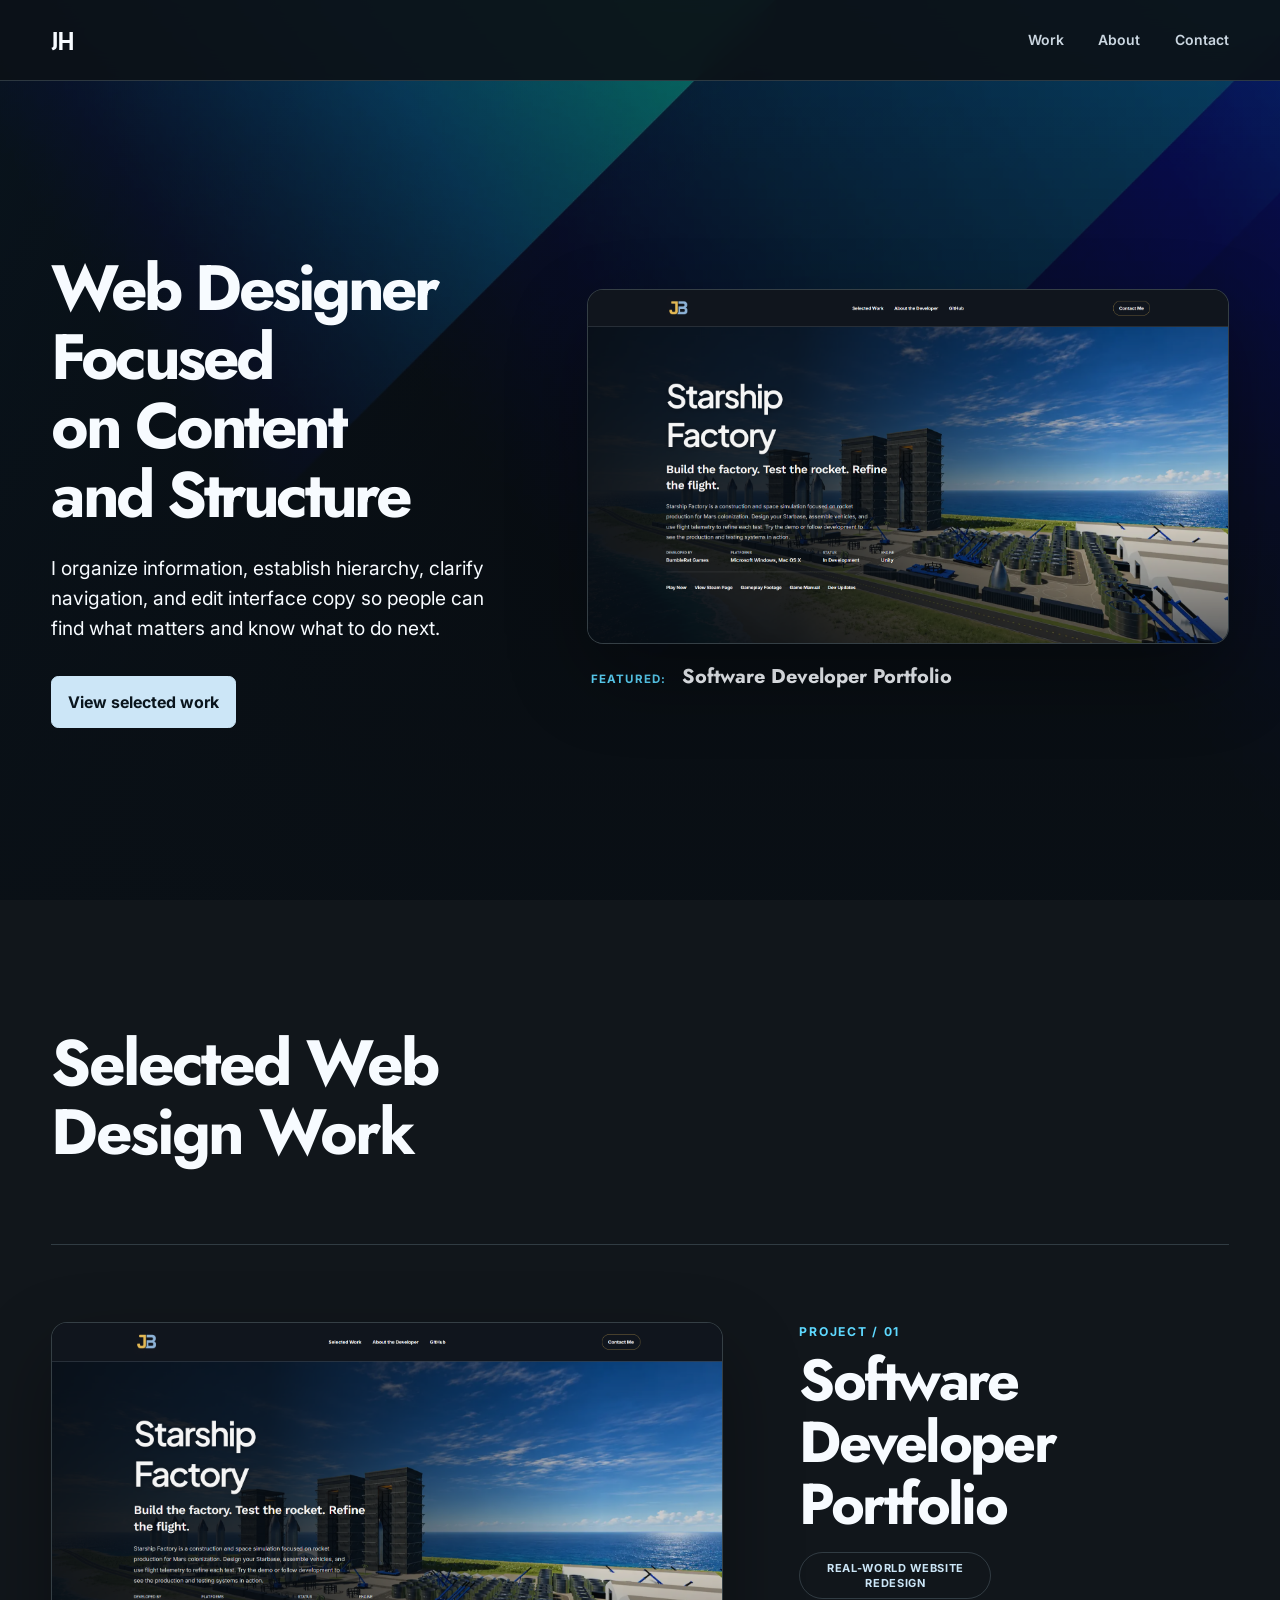
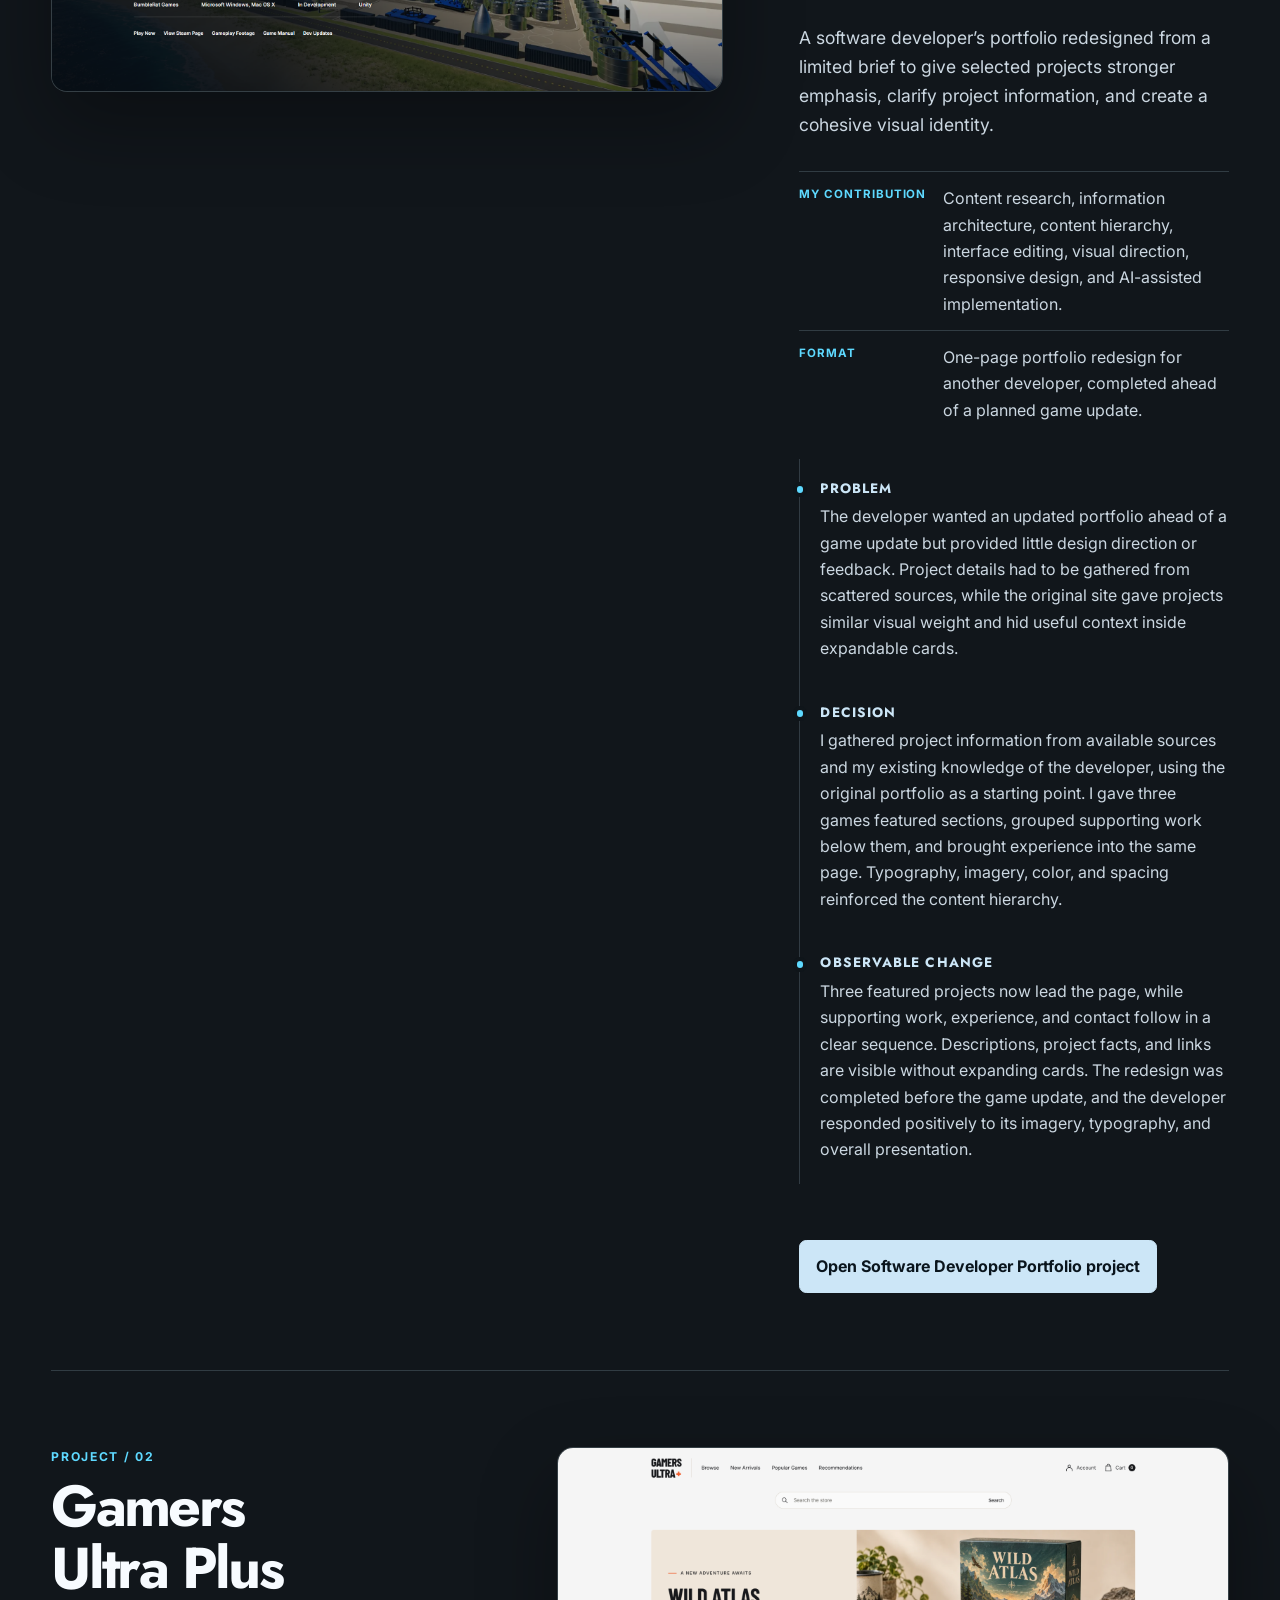
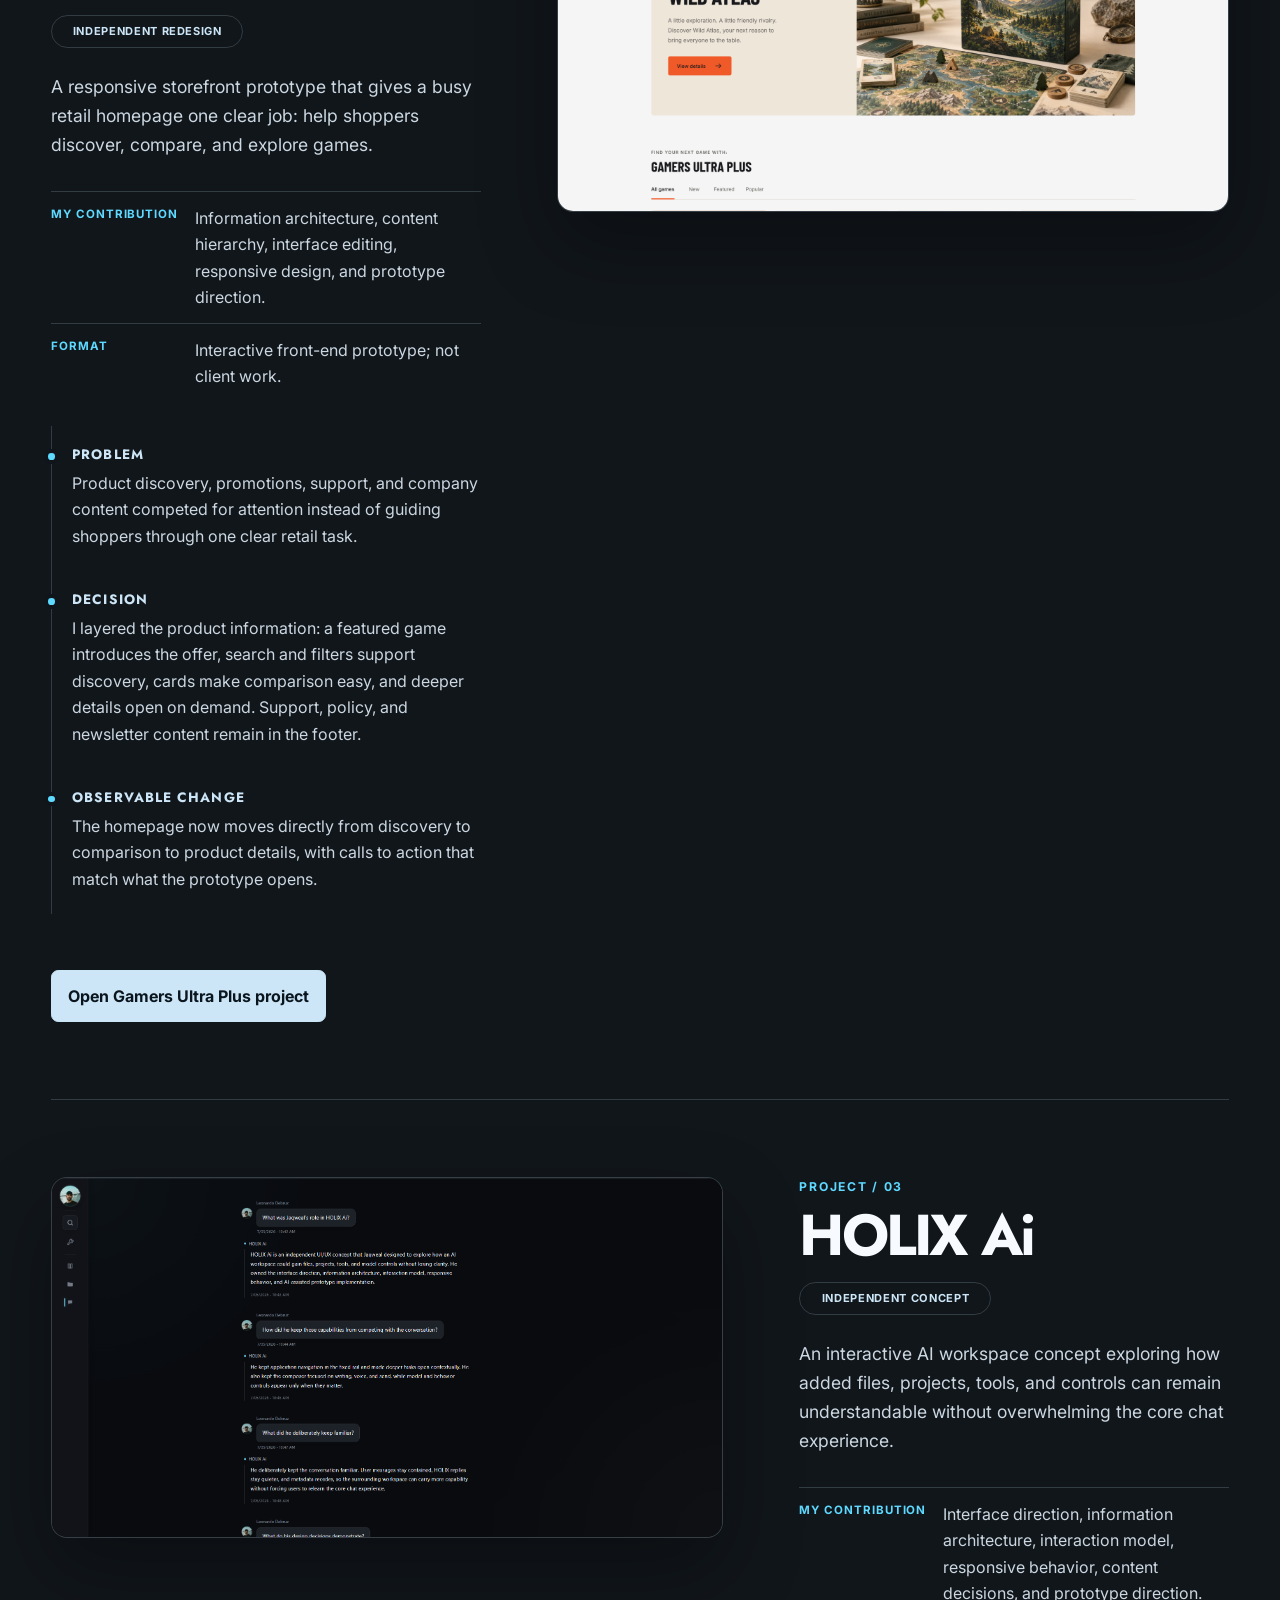
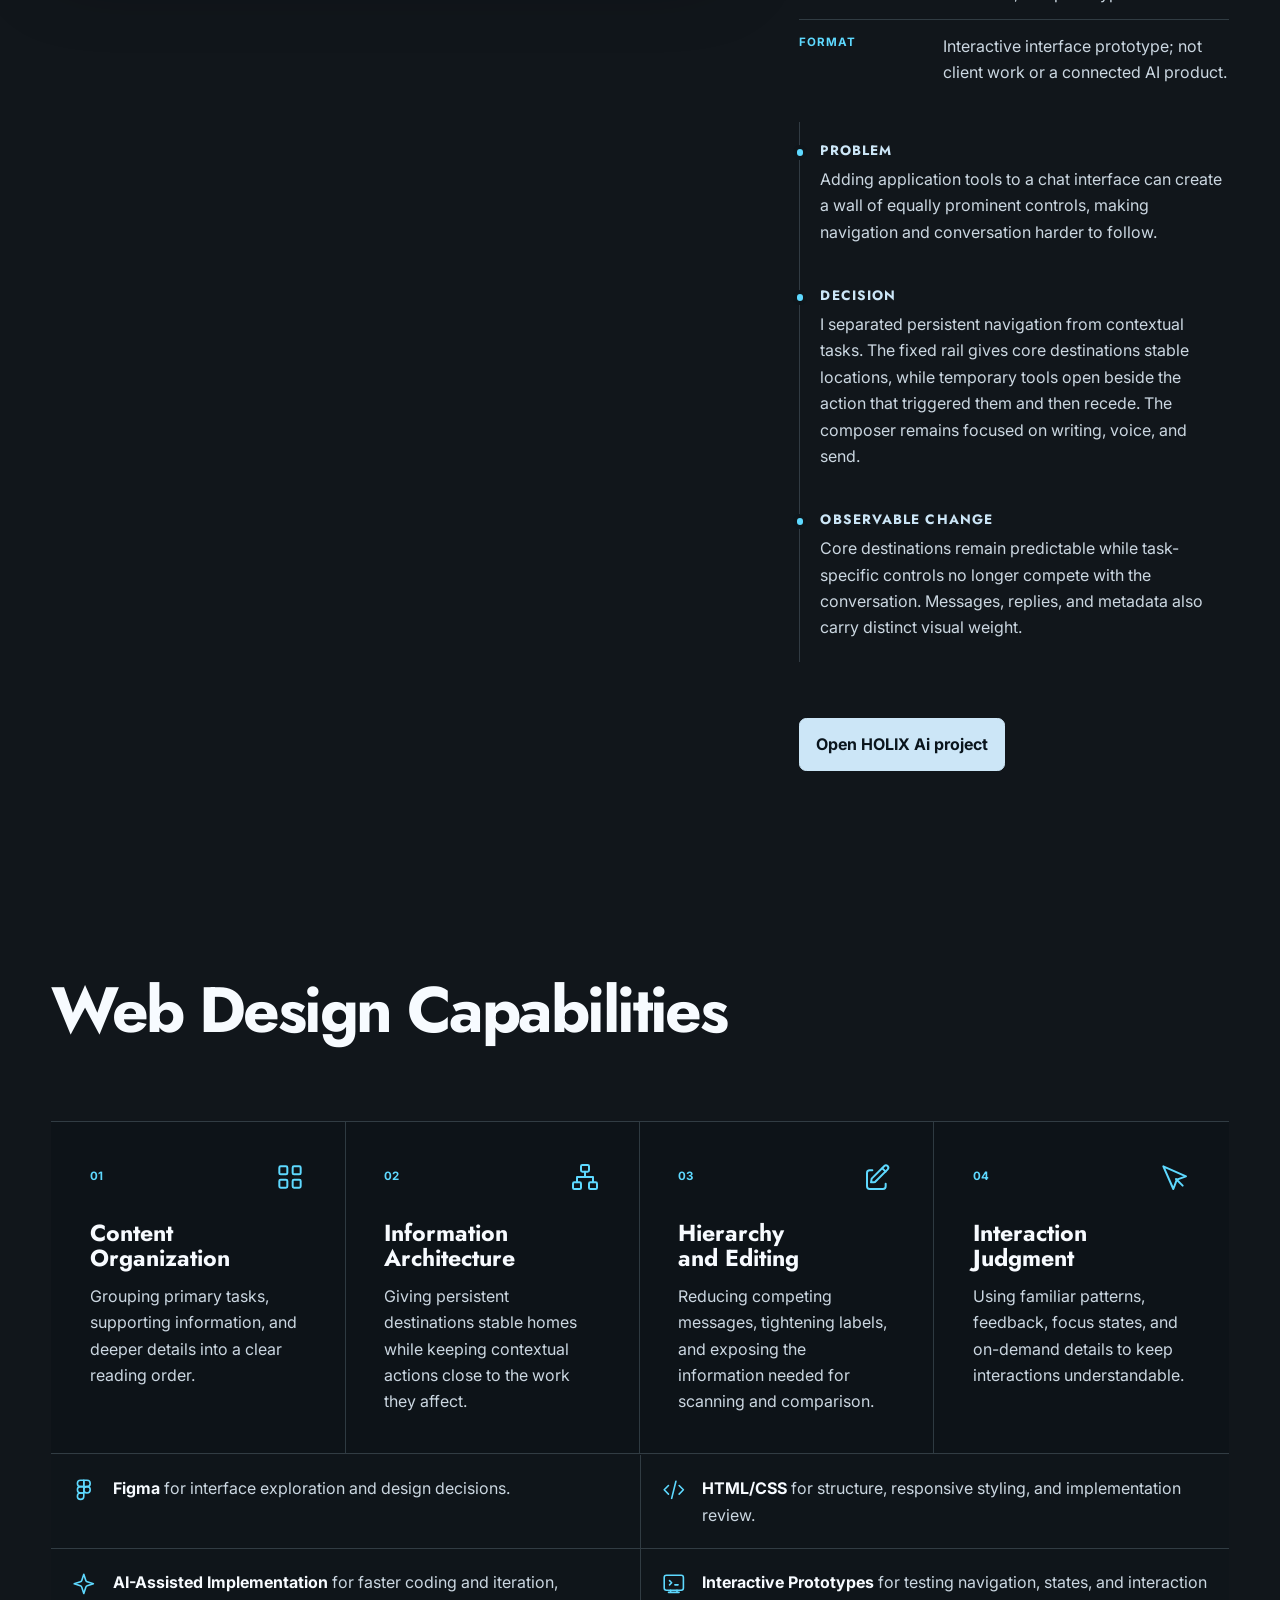
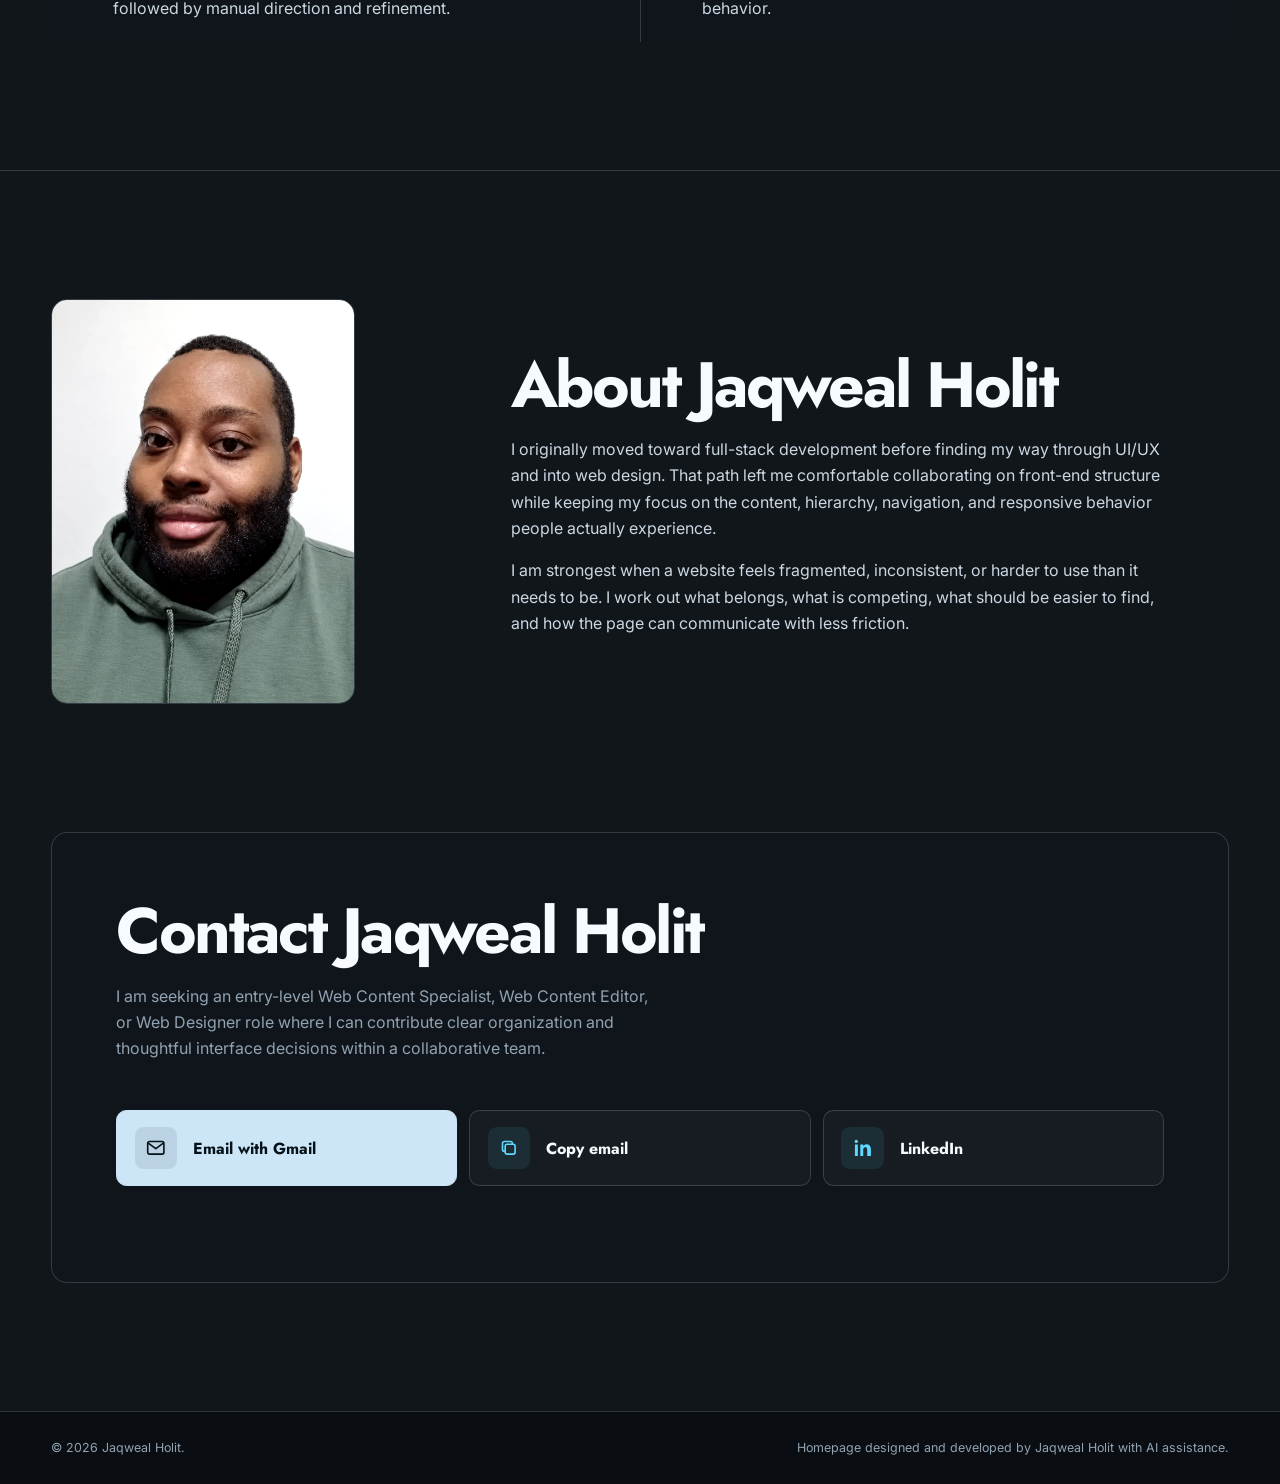
==== commit 458b38b0: "v4.1.0 Update Added third project and fixed portrait image on small devices + other changes." ====
--- a/index.html
+++ b/index.html
@@ -10,9 +10,9 @@
     <meta property="og:type" content="website">
     <meta property="og:title" content="Jaqweal Holit | Web Designer">
     <meta property="og:description" content="Selected web design work showing content organization, information architecture, hierarchy, navigation, editing, and interaction decisions.">
-    <link rel="icon" href="assets/images/favicon-32.png" type="image/png" sizes="32x32">
-    <link rel="icon" href="assets/images/favicon.png" type="image/png" sizes="192x192">
-    <link rel="apple-touch-icon" href="assets/images/favicon.png" sizes="192x192">
+    <link rel="icon" href="assets/images/portfolio/favicon-32.png" type="image/png" sizes="32x32">
+    <link rel="icon" href="assets/images/portfolio/favicon.png" type="image/png" sizes="192x192">
+    <link rel="apple-touch-icon" href="assets/images/portfolio/favicon.png" sizes="192x192">
     <link rel="preconnect" href="https://fonts.googleapis.com">
     <link rel="preconnect" href="https://fonts.gstatic.com" crossorigin>
     <link rel="stylesheet" href="https://fonts.googleapis.com/css2?family=Inter:wght@400;500;600;700&amp;family=Jost:wght@500;600;700&amp;family=Palanquin+Dark:wght@600&amp;display=swap">
@@ -42,12 +42,12 @@
         </div>
         <figure class="featured-preview">
           <div class="interface-preview">
-            <span class="interface-preview__viewport"><img src="assets/images/gup-project.png" alt="Gamers Ultra Plus storefront homepage showing the Wild Atlas feature and product catalog." width="1905" height="950"></span>
-            <a class="interface-preview__link" href="page/gup/" aria-label="Open the Gamers Ultra Plus interactive project"></a>
+            <span class="interface-preview__viewport"><img src="assets/images/previews/software-developer-portfolio.webp" alt="Jon Buresh’s redesigned software developer portfolio showing the Starship Factory featured project, navigation, description, project facts, and links." width="1905" height="1048"></span>
+            <a class="interface-preview__link" href="page/software-developer-portfolio/" aria-label="Open the Software Developer Portfolio redesign"></a>
           </div>
           <figcaption>
             <span>Featured:</span>
-            <strong>Gamers Ultra Plus</strong>
+            <strong>Software Developer Portfolio</strong>
           </figcaption>
         </figure>
       </section>
@@ -57,16 +57,42 @@
           <h2 id="work-title">Selected Web Design Work</h2>
         </header>
 
-        <article class="project" aria-labelledby="gup-title">
+        <article class="project" id="software-developer-project" aria-labelledby="software-developer-title">
           <div class="project__visual">
             <div class="interface-preview">
-              <span class="interface-preview__viewport"><img src="assets/images/gup-project.png" alt="Gamers Ultra Plus storefront homepage showing the Wild Atlas feature and product catalog." width="1905" height="950" loading="lazy"></span>
-              <a class="interface-preview__link" href="page/gup/" aria-label="Open the Gamers Ultra Plus interactive project"></a>
+              <span class="interface-preview__viewport"><img src="assets/images/previews/software-developer-portfolio.webp" alt="Jon Buresh’s redesigned software developer portfolio showing the Starship Factory featured project, navigation, description, project facts, and links." width="1905" height="1048" loading="lazy"></span>
+              <a class="interface-preview__link" href="page/software-developer-portfolio/" aria-label="Open the Software Developer Portfolio redesign"></a>
             </div>
           </div>
           <div class="project__content">
             <div class="project__title-row">
-              <div><p class="project__number">Project / 01</p><h3 id="gup-title">Gamers Ultra Plus</h3></div>
+              <div><p class="project__number">Project / 01</p><h3 id="software-developer-title">Software Developer Portfolio</h3></div>
+              <span class="status">Real-world website redesign</span>
+            </div>
+            <p class="project__summary">A software developer’s portfolio redesigned from a limited brief to give selected projects stronger emphasis, clarify project information, and create a cohesive visual identity.</p>
+            <dl class="project__facts">
+              <div><dt>My contribution</dt><dd>Content research, information architecture, content hierarchy, interface editing, visual direction, responsive design, and AI-assisted implementation.</dd></div>
+              <div><dt>Format</dt><dd>One-page portfolio redesign for another developer, completed ahead of a planned game update.</dd></div>
+            </dl>
+            <div class="decision-stack">
+              <section><h4>Problem</h4><p>The developer wanted an updated portfolio ahead of a game update but provided little design direction or feedback. Project details had to be gathered from scattered sources, while the original site gave projects similar visual weight and hid useful context inside expandable cards.</p></section>
+              <section><h4>Decision</h4><p>I gathered project information from available sources and my existing knowledge of the developer, using the original portfolio as a starting point. I gave three games featured sections, grouped supporting work below them, and brought experience into the same page. Typography, imagery, color, and spacing reinforced the content hierarchy.</p></section>
+              <section><h4>Observable change</h4><p>Three featured projects now lead the page, while supporting work, experience, and contact follow in a clear sequence. Descriptions, project facts, and links are visible without expanding cards. The redesign was completed before the game update, and the developer responded positively to its imagery, typography, and overall presentation.</p></section>
+            </div>
+            <a class="project-link" href="page/software-developer-portfolio/">Open Software Developer Portfolio project</a>
+          </div>
+        </article>
+
+        <article class="project project--reverse" id="gup-project" aria-labelledby="gup-title">
+          <div class="project__visual">
+            <div class="interface-preview">
+              <span class="interface-preview__viewport"><img src="assets/images/previews/gup.webp" alt="Gamers Ultra Plus storefront homepage showing the Wild Atlas feature and product catalog." width="1904" height="1030" loading="lazy"></span>
+              <a class="interface-preview__link" href="page/gup/" aria-label="Open the Gamers Ultra Plus interactive project"></a>
+            </div>
+          </div>
+          <div class="project__content">
+            <div class="project__title-row">
+              <div><p class="project__number">Project / 02</p><h3 id="gup-title">Gamers Ultra Plus</h3></div>
               <span class="status">Independent redesign</span>
             </div>
             <p class="project__summary">A responsive storefront prototype that gives a busy retail homepage one clear job: help shoppers discover, compare, and explore games.</p>
@@ -83,16 +109,16 @@
           </div>
         </article>
 
-        <article class="project project--holix" aria-labelledby="holix-title">
+        <article class="project" id="holix-ai-project" aria-labelledby="holix-title">
           <div class="project__visual">
             <div class="interface-preview">
-              <span class="interface-preview__viewport"><img src="assets/images/holix-ai-project.png" alt="HOLIX Ai workspace showing navigation and a case study conversation." width="1920" height="1080" loading="lazy"></span>
+              <span class="interface-preview__viewport"><img src="assets/images/previews/holix-ai.webp" alt="HOLIX Ai workspace showing navigation and a case study conversation." width="1919" height="1031" loading="lazy"></span>
               <a class="interface-preview__link" href="page/holix-ai/" aria-label="Open the HOLIX Ai interactive project"></a>
             </div>
           </div>
           <div class="project__content">
             <div class="project__title-row">
-              <div><p class="project__number">Project / 02</p><h3 id="holix-title">HOLIX Ai</h3></div>
+              <div><p class="project__number">Project / 03</p><h3 id="holix-title">HOLIX Ai</h3></div>
               <span class="status">Independent concept</span>
             </div>
             <p class="project__summary">An interactive AI workspace concept exploring how added files, projects, tools, and controls can remain understandable without overwhelming the core chat experience.</p>
@@ -142,7 +168,7 @@
 
       <section class="about page-shell" id="about" aria-labelledby="about-title">
         <div class="about__portrait-wrap">
-          <img src="assets/images/portrait.webp" alt="Portrait of Jaqweal Holit" width="277" height="370" loading="lazy">
+          <img src="assets/images/portfolio/portrait.webp" alt="Portrait of Jaqweal Holit" width="277" height="370" loading="lazy">
         </div>
         <div class="about__content">
           <h2 id="about-title">About Jaqweal Holit</h2>
--- a/assets/css/home.css
+++ b/assets/css/home.css
@@ -34,7 +34,7 @@
   margin: 0;
   overflow-x: hidden;
   color: var(--ink);
-  background: var(--surface) url("../images/bg.webp") center top / cover fixed no-repeat;
+  background: var(--surface) url("../images/portfolio/bg.webp") center top / cover fixed no-repeat;
   font-family: var(--font-body);
   font-size: 1rem;
   line-height: 1.65;
@@ -293,13 +293,13 @@
   padding-block: clamp(3rem, 6vw, 6rem);
   border-top: 1px solid var(--line);
 }
-.project--holix {
+.project--reverse {
   grid-template-columns: minmax(22rem, .78fr) minmax(0, 1.22fr);
 }
-.project--holix .project__visual {
+.project--reverse .project__visual {
   grid-column: 2;
 }
-.project--holix .project__content {
+.project--reverse .project__content {
   grid-row: 1;
   grid-column: 1;
 }
@@ -485,6 +485,7 @@
 }
 .about__portrait-wrap img {
   width: min(100%, 19rem);
+  height: auto;
   border: 1px solid var(--line);
   border-radius: var(--radius);
   filter: saturate(.82) contrast(1.05);
@@ -643,16 +644,16 @@
   .hero {
     grid-template-columns: 1fr 1fr;
   }
-  .project, .project--holix {
+  .project, .project--reverse {
     grid-template-columns: 1fr;
   }
-  .project--holix .project__visual, .project--holix .project__content {
+  .project--reverse .project__visual, .project--reverse .project__content {
     grid-column: 1;
   }
-  .project--holix .project__visual {
+  .project--reverse .project__visual {
     grid-row: 1;
   }
-  .project--holix .project__content {
+  .project--reverse .project__content {
     grid-row: 2;
   }
   .project__visual {
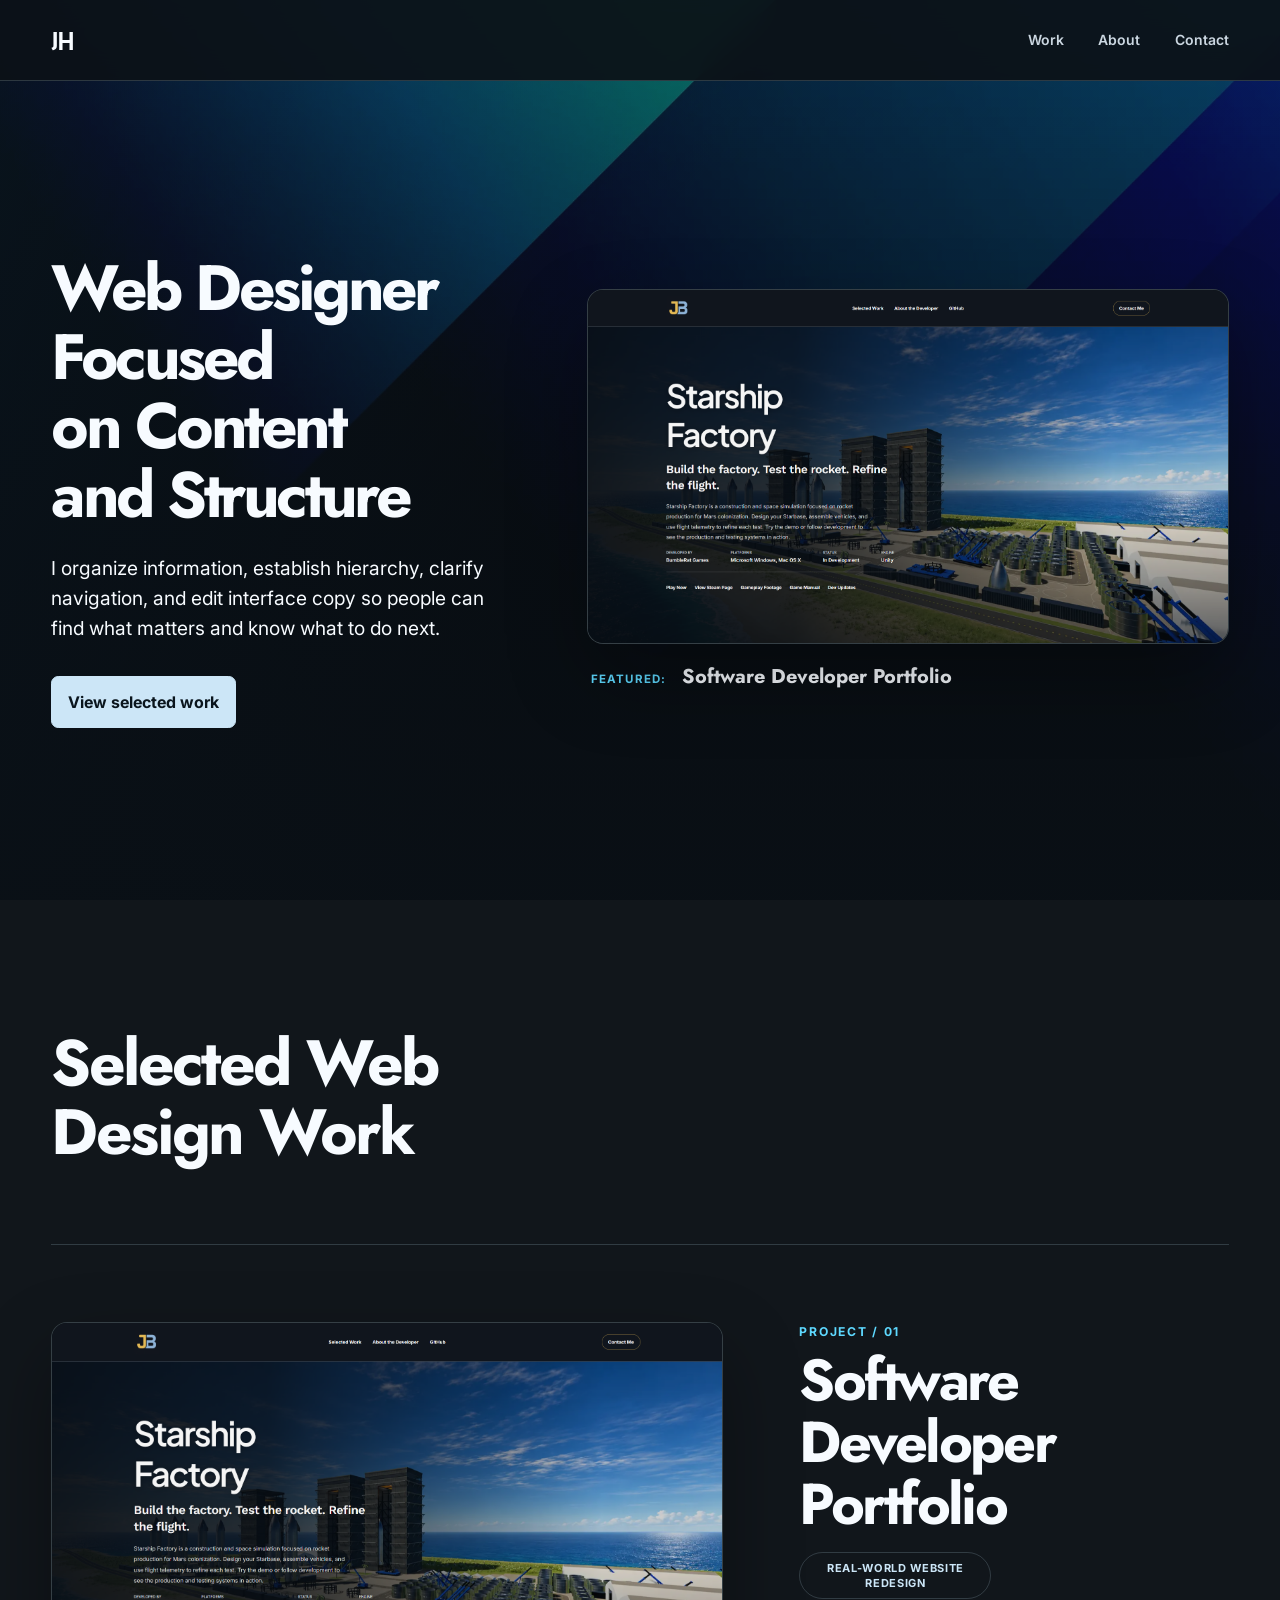
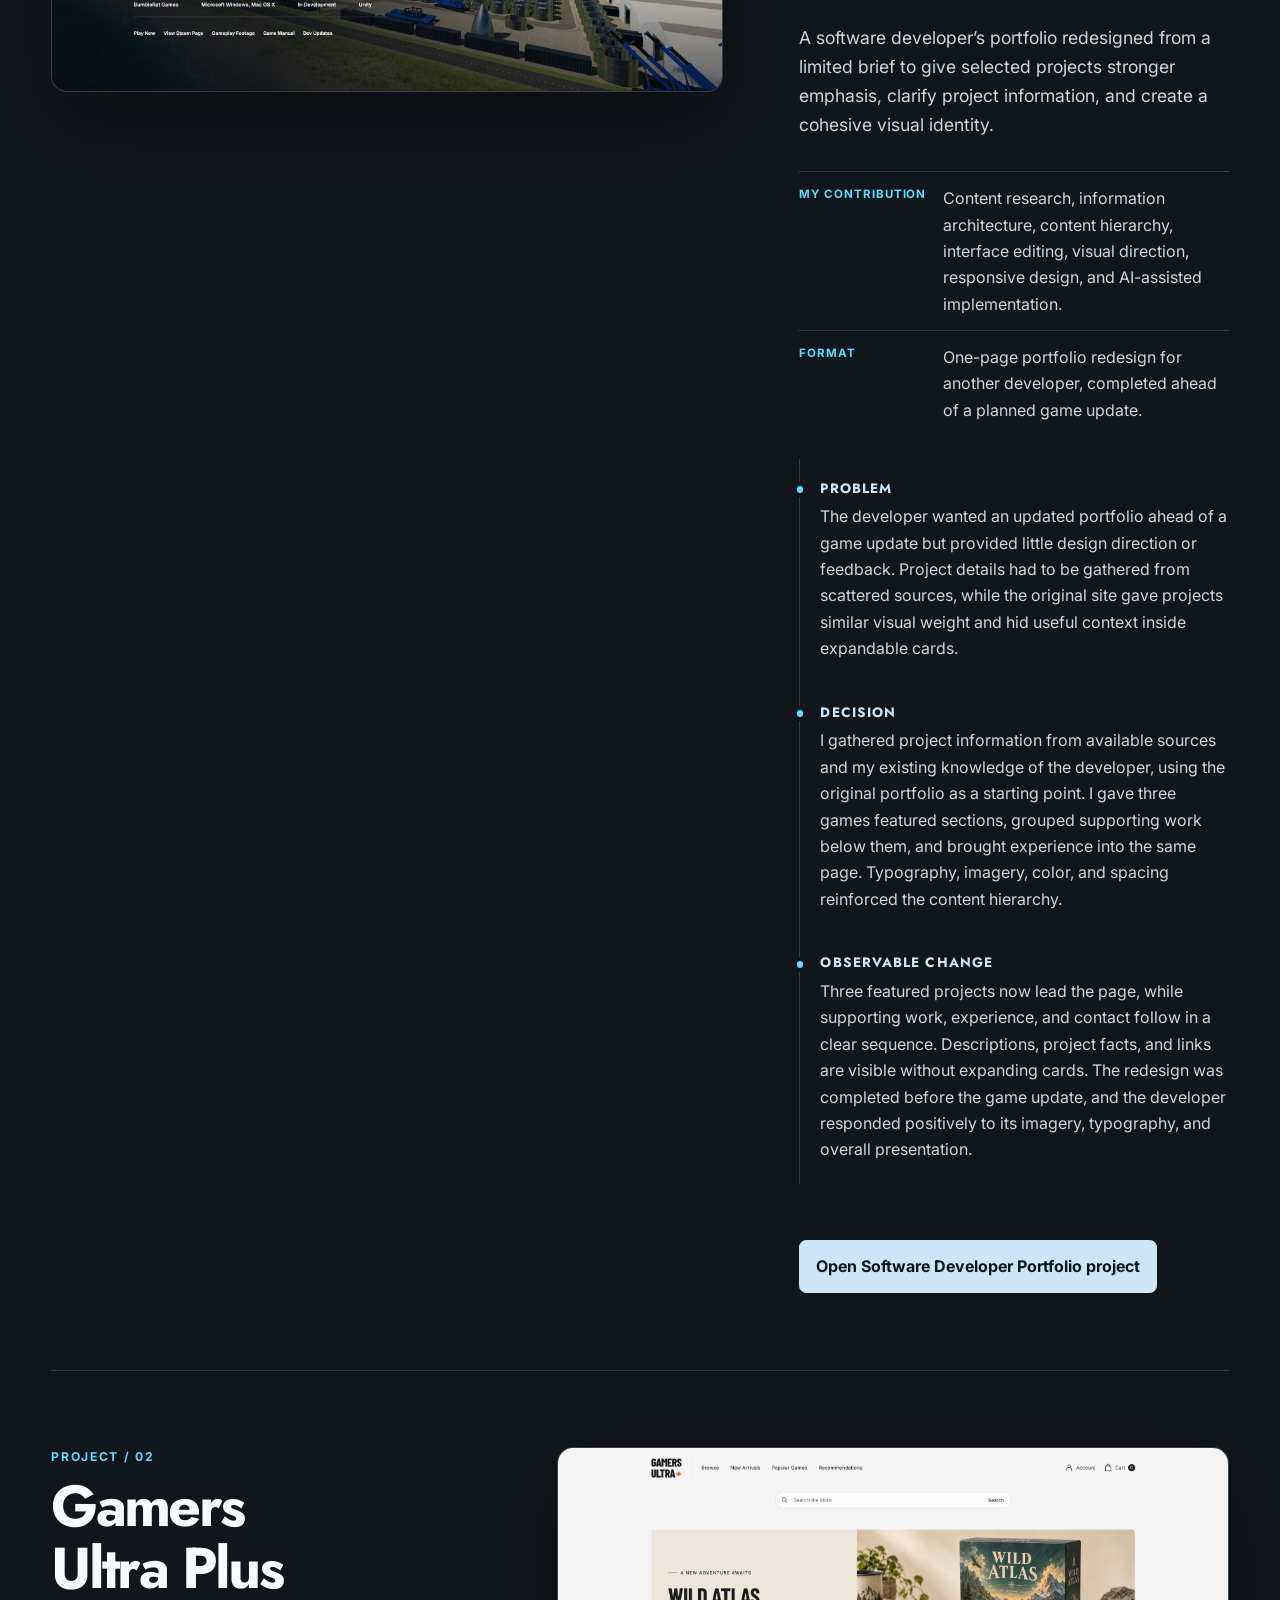
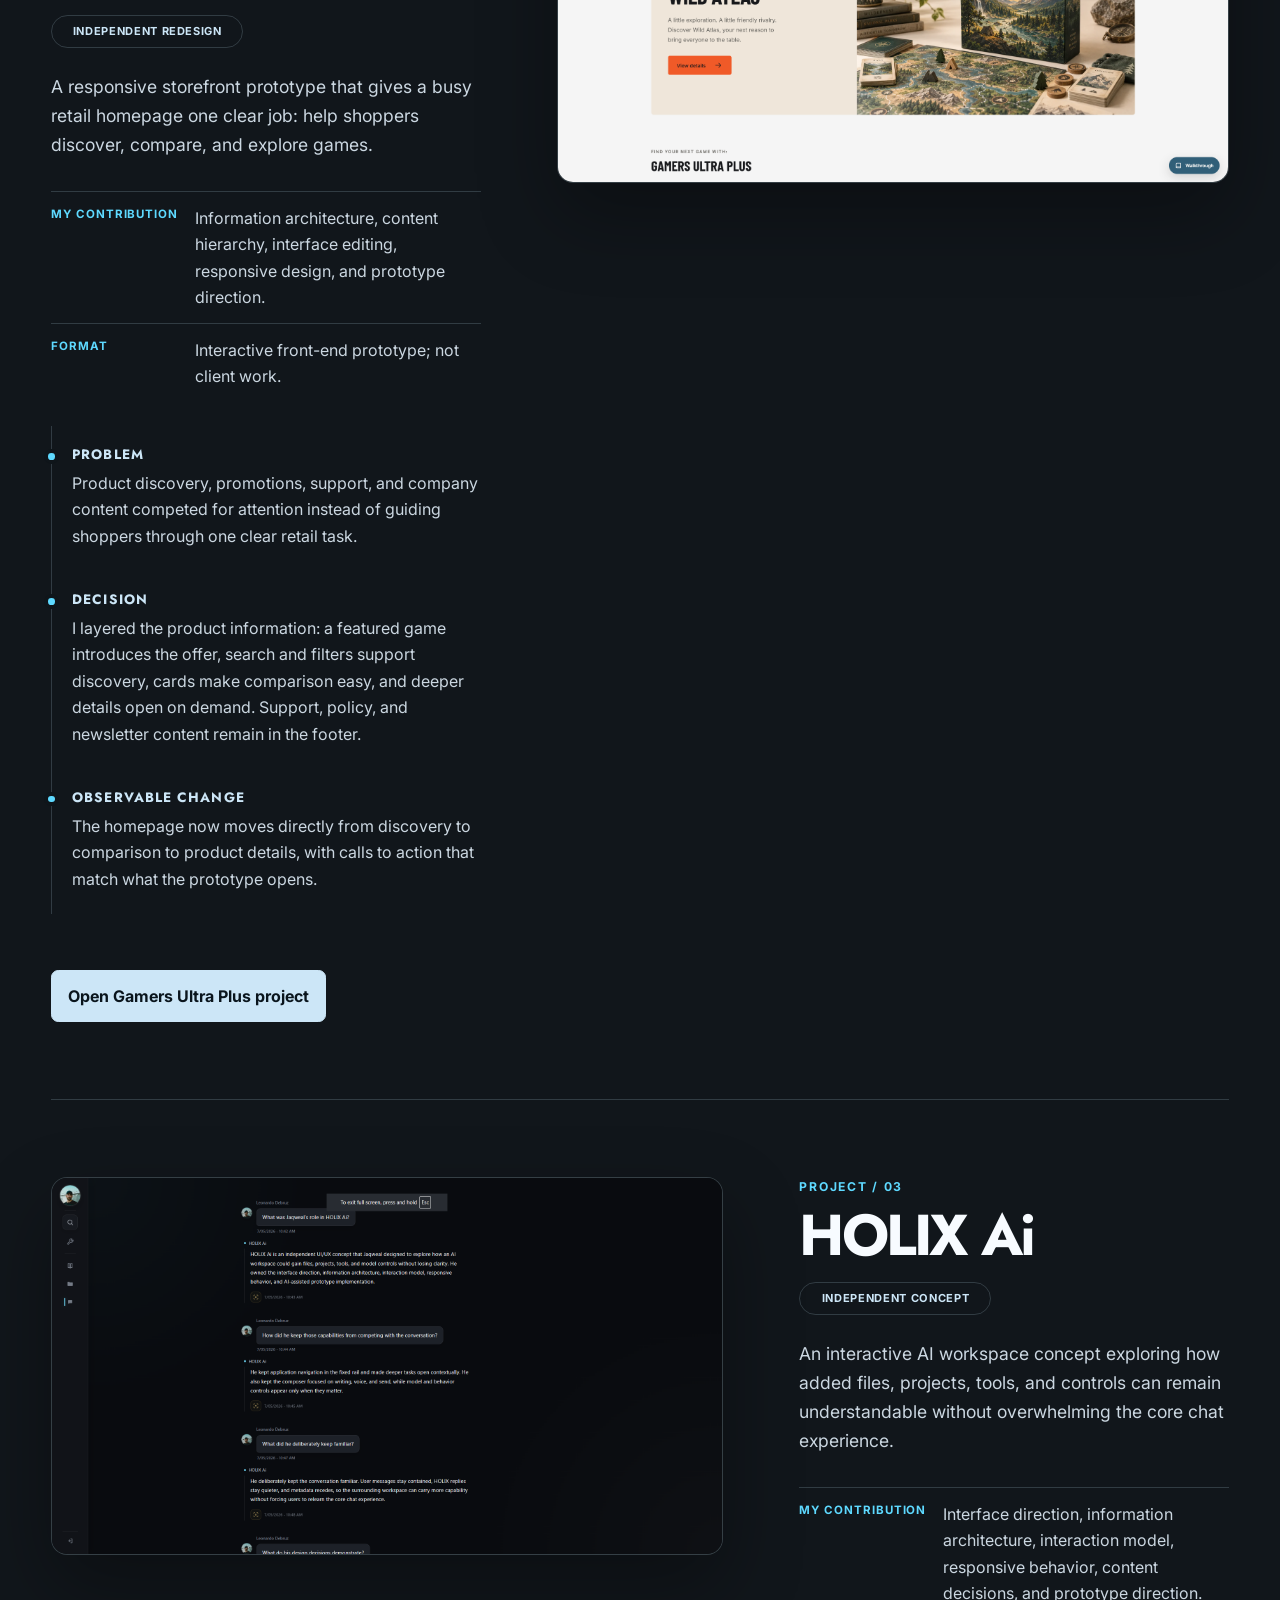
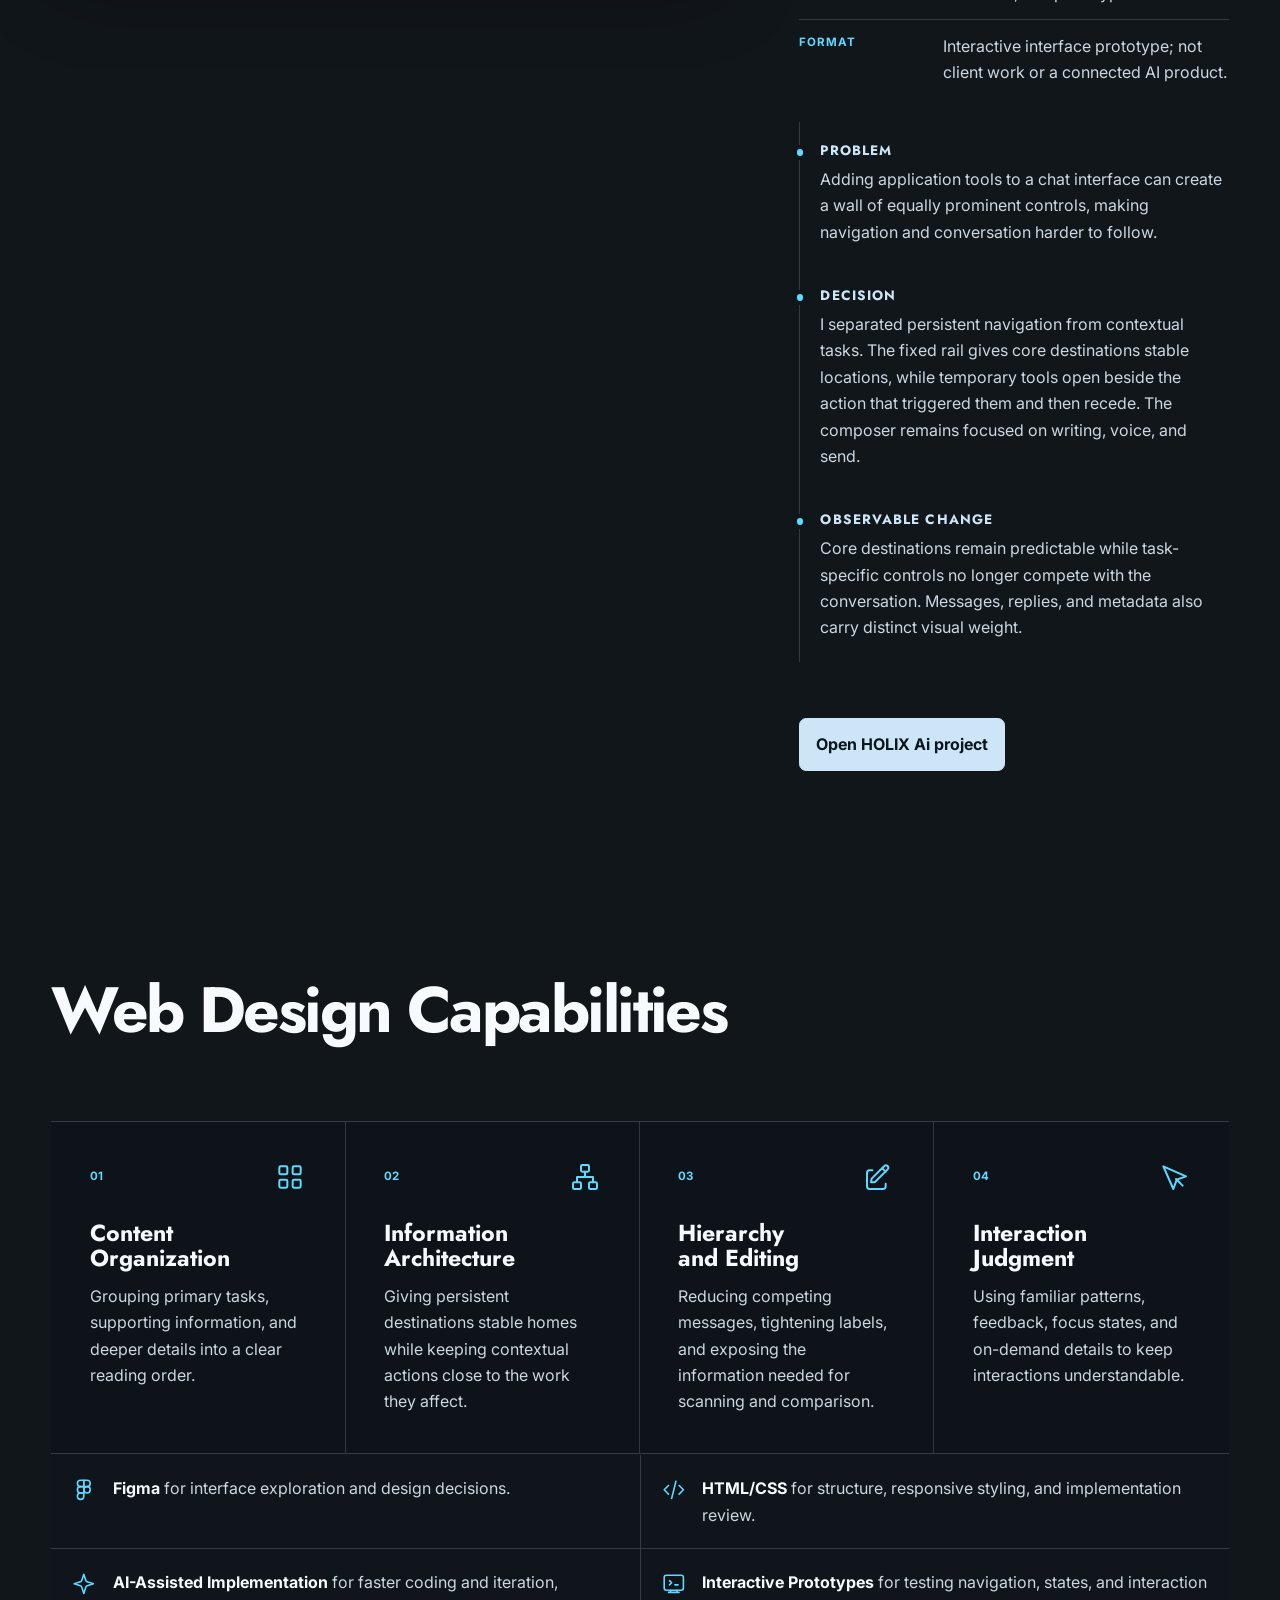
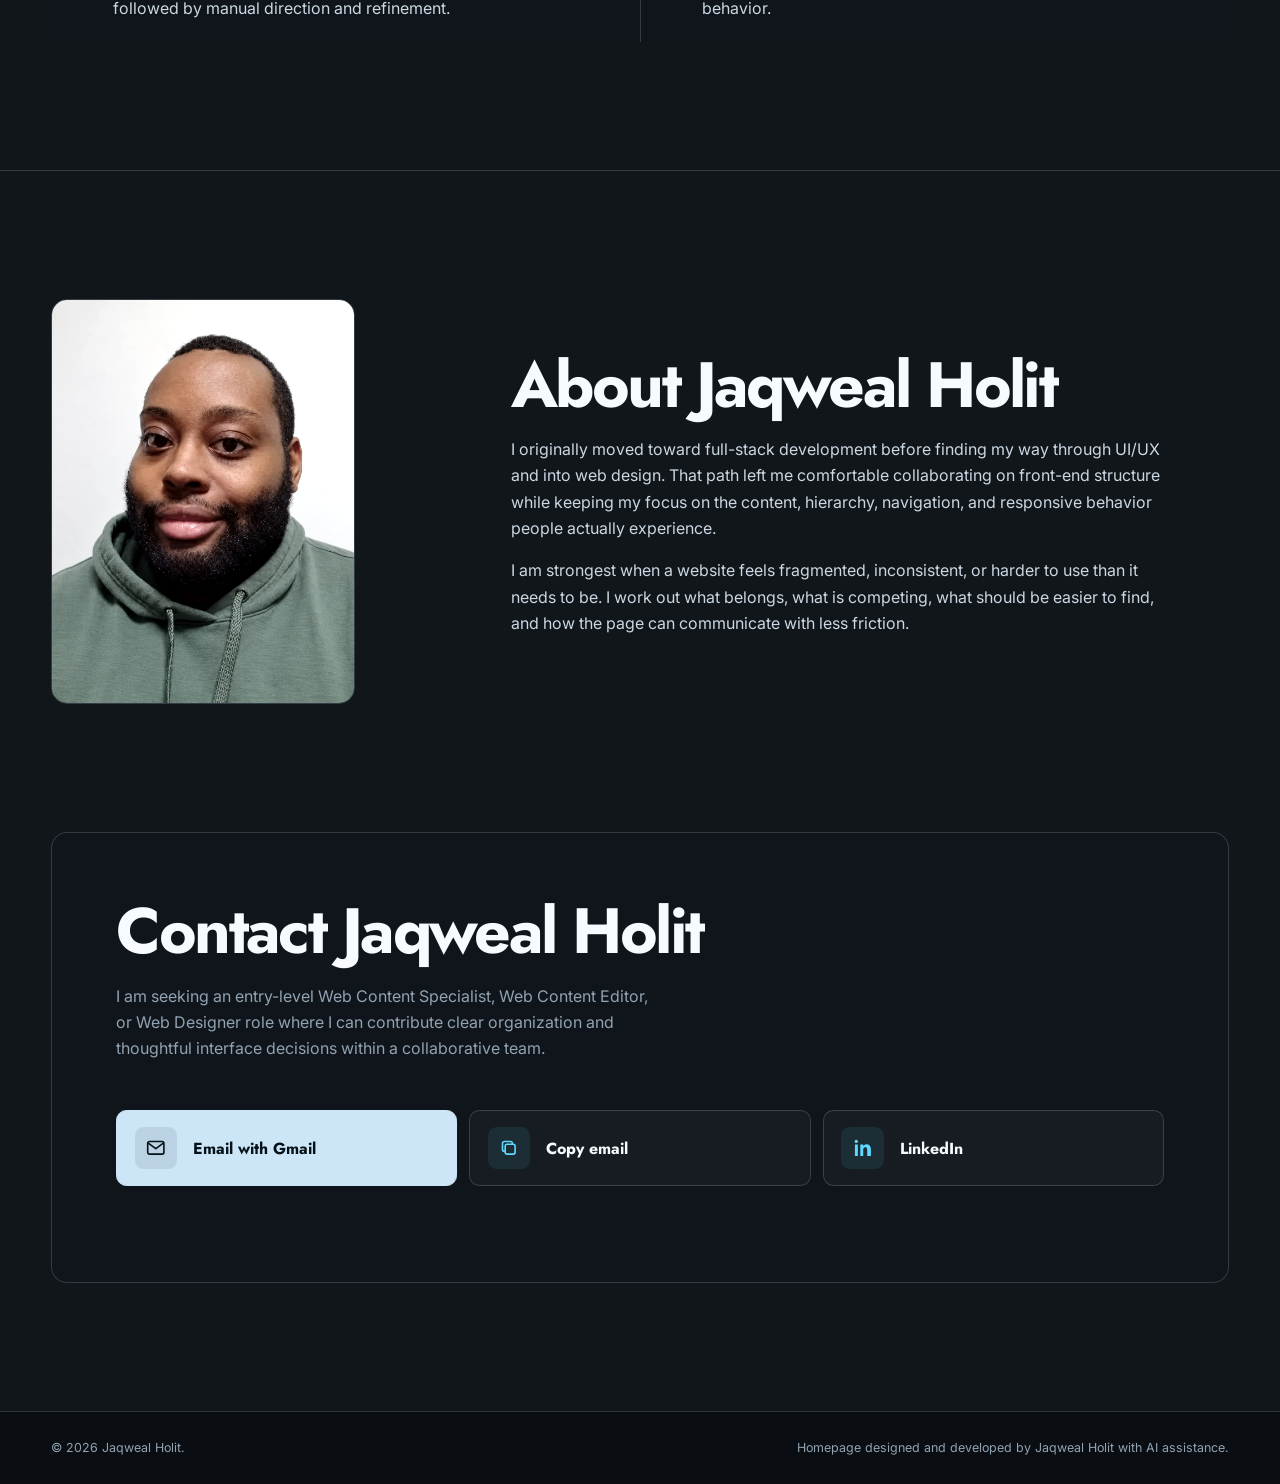
==== commit b3e54c29: "v4.1.0 Update Added third project and fixed portrait image on small devices." ====
--- a/index.html
+++ b/index.html
@@ -86,7 +86,7 @@
         <article class="project project--reverse" id="gup-project" aria-labelledby="gup-title">
           <div class="project__visual">
             <div class="interface-preview">
-              <span class="interface-preview__viewport"><img src="assets/images/previews/gup.webp" alt="Gamers Ultra Plus storefront homepage showing the Wild Atlas feature and product catalog." width="1904" height="1030" loading="lazy"></span>
+              <span class="interface-preview__viewport"><img src="assets/images/previews/gup.webp" alt="Gamers Ultra Plus storefront homepage showing the Wild Atlas feature and product catalog." width="1905" height="950" loading="lazy"></span>
               <a class="interface-preview__link" href="page/gup/" aria-label="Open the Gamers Ultra Plus interactive project"></a>
             </div>
           </div>
@@ -112,7 +112,7 @@
         <article class="project" id="holix-ai-project" aria-labelledby="holix-title">
           <div class="project__visual">
             <div class="interface-preview">
-              <span class="interface-preview__viewport"><img src="assets/images/previews/holix-ai.webp" alt="HOLIX Ai workspace showing navigation and a case study conversation." width="1919" height="1031" loading="lazy"></span>
+              <span class="interface-preview__viewport"><img src="assets/images/previews/holix-ai.webp" alt="HOLIX Ai workspace showing navigation and a case study conversation." width="1920" height="1080" loading="lazy"></span>
               <a class="interface-preview__link" href="page/holix-ai/" aria-label="Open the HOLIX Ai interactive project"></a>
             </div>
           </div>
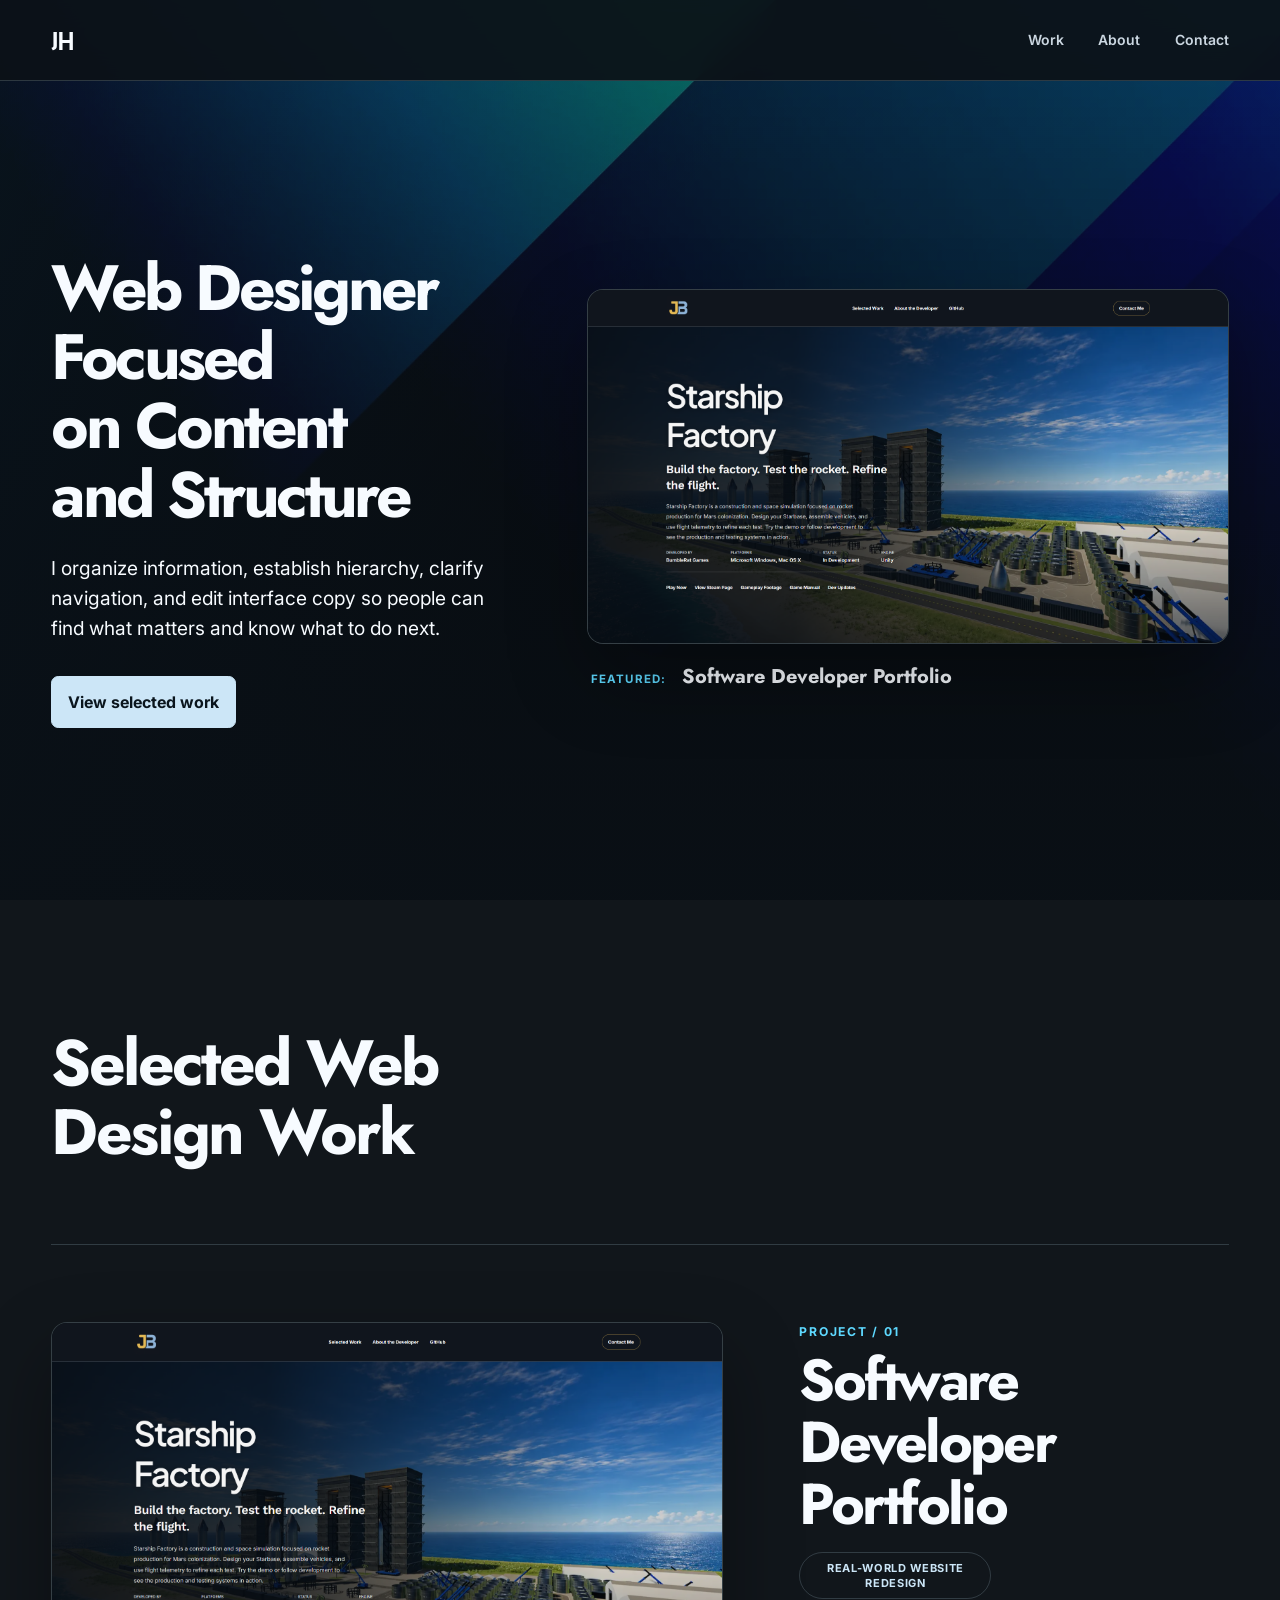
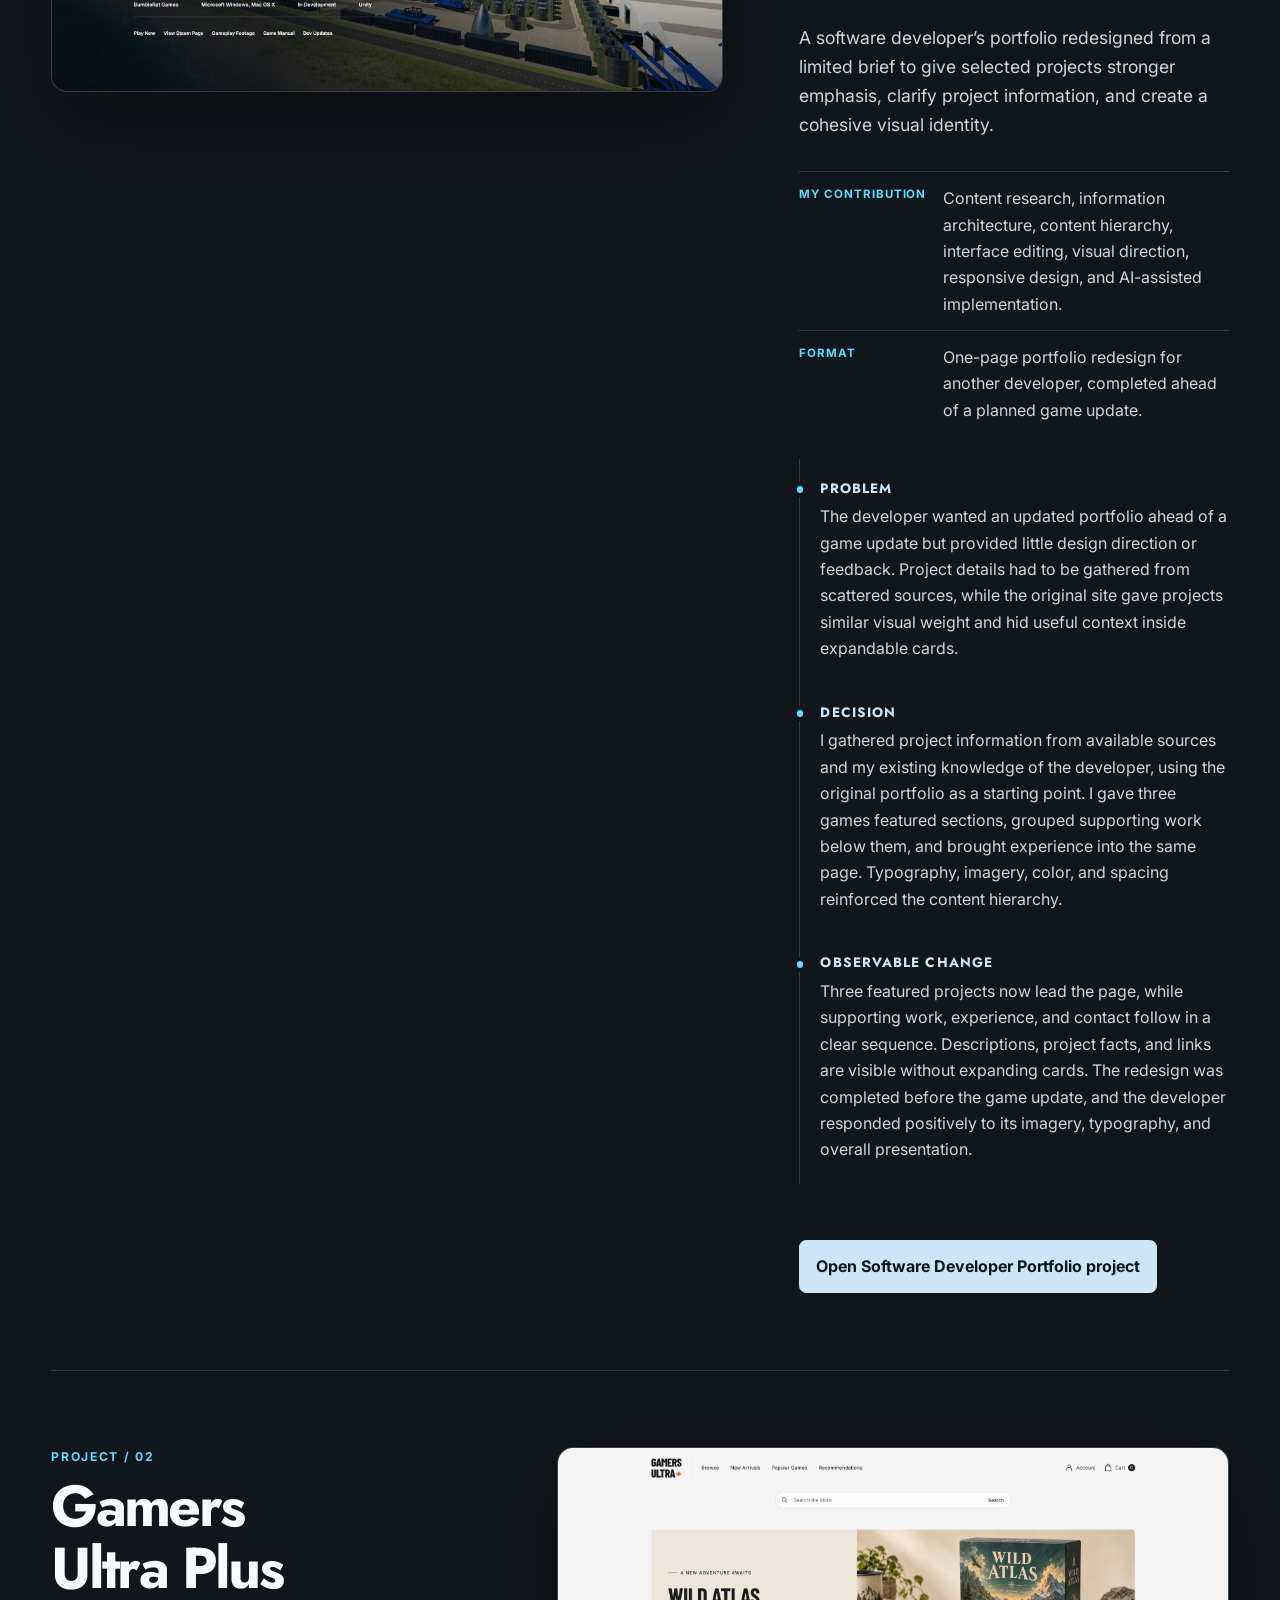
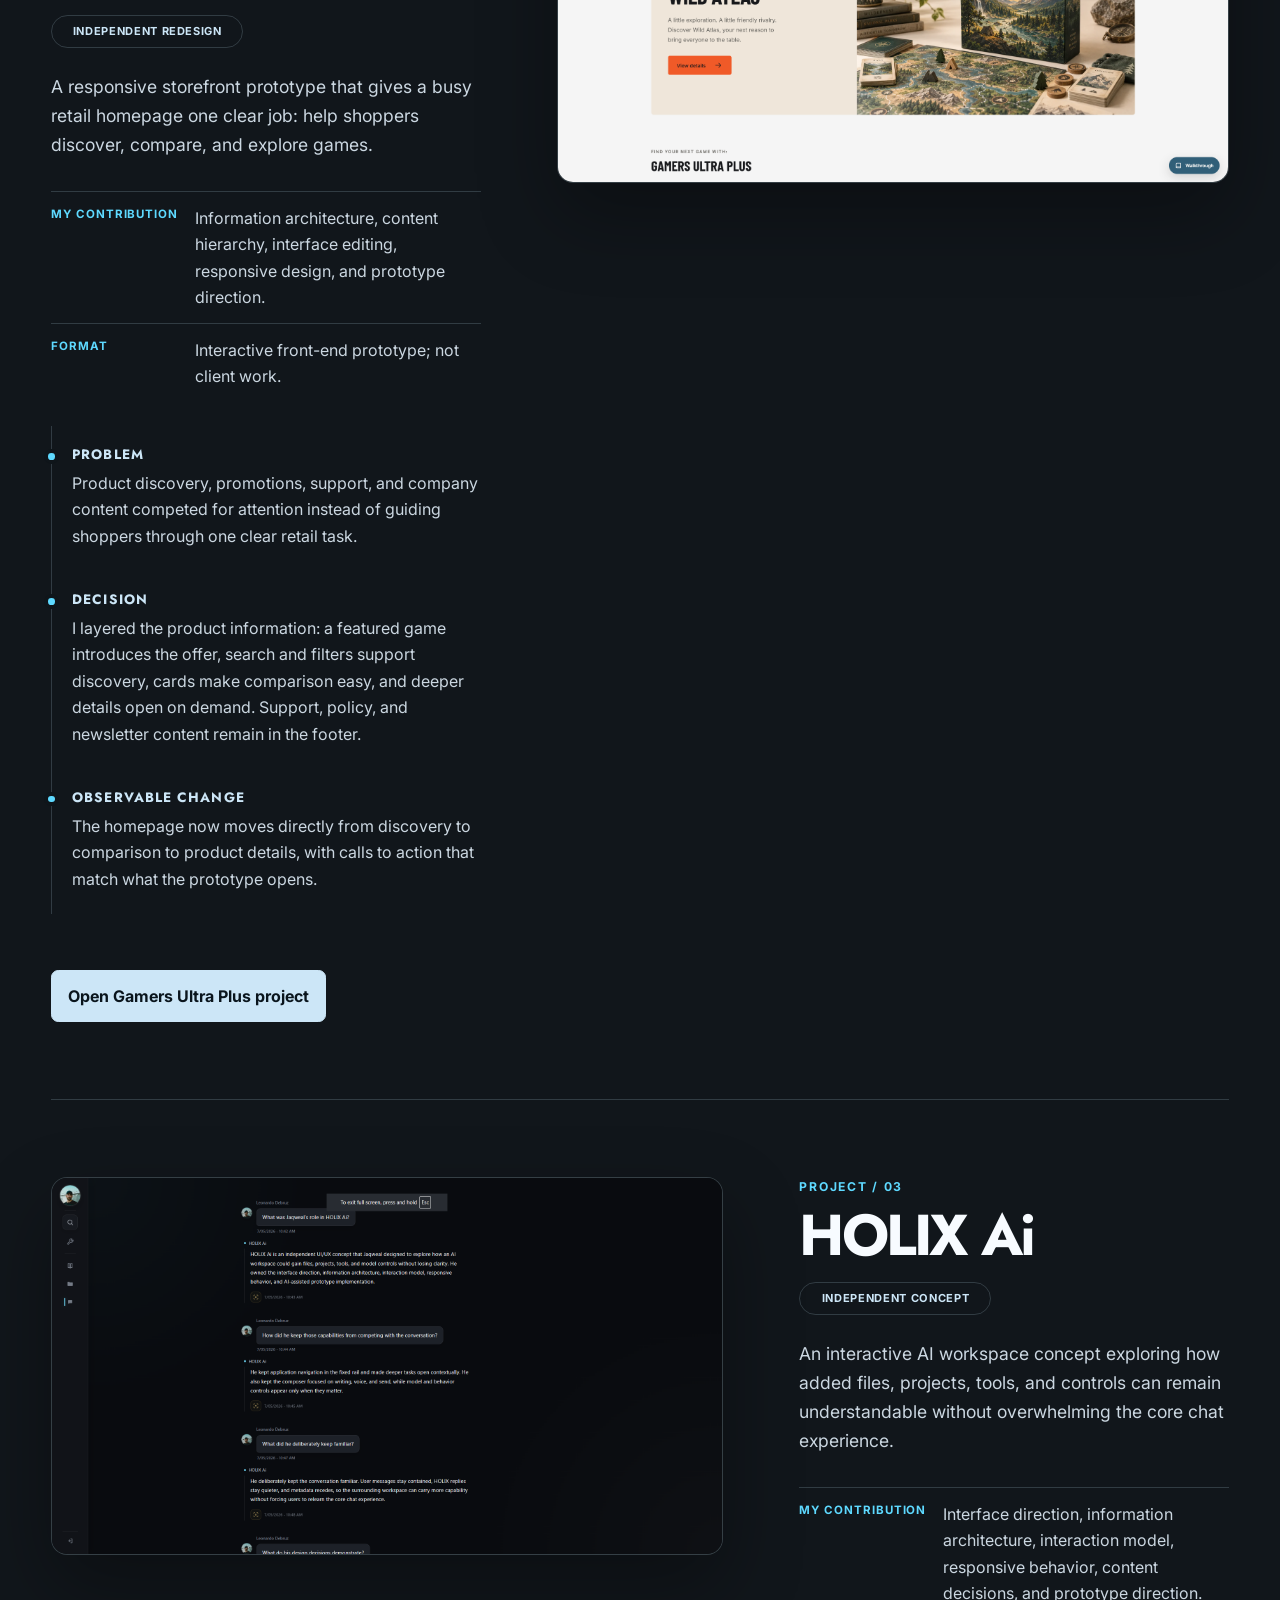
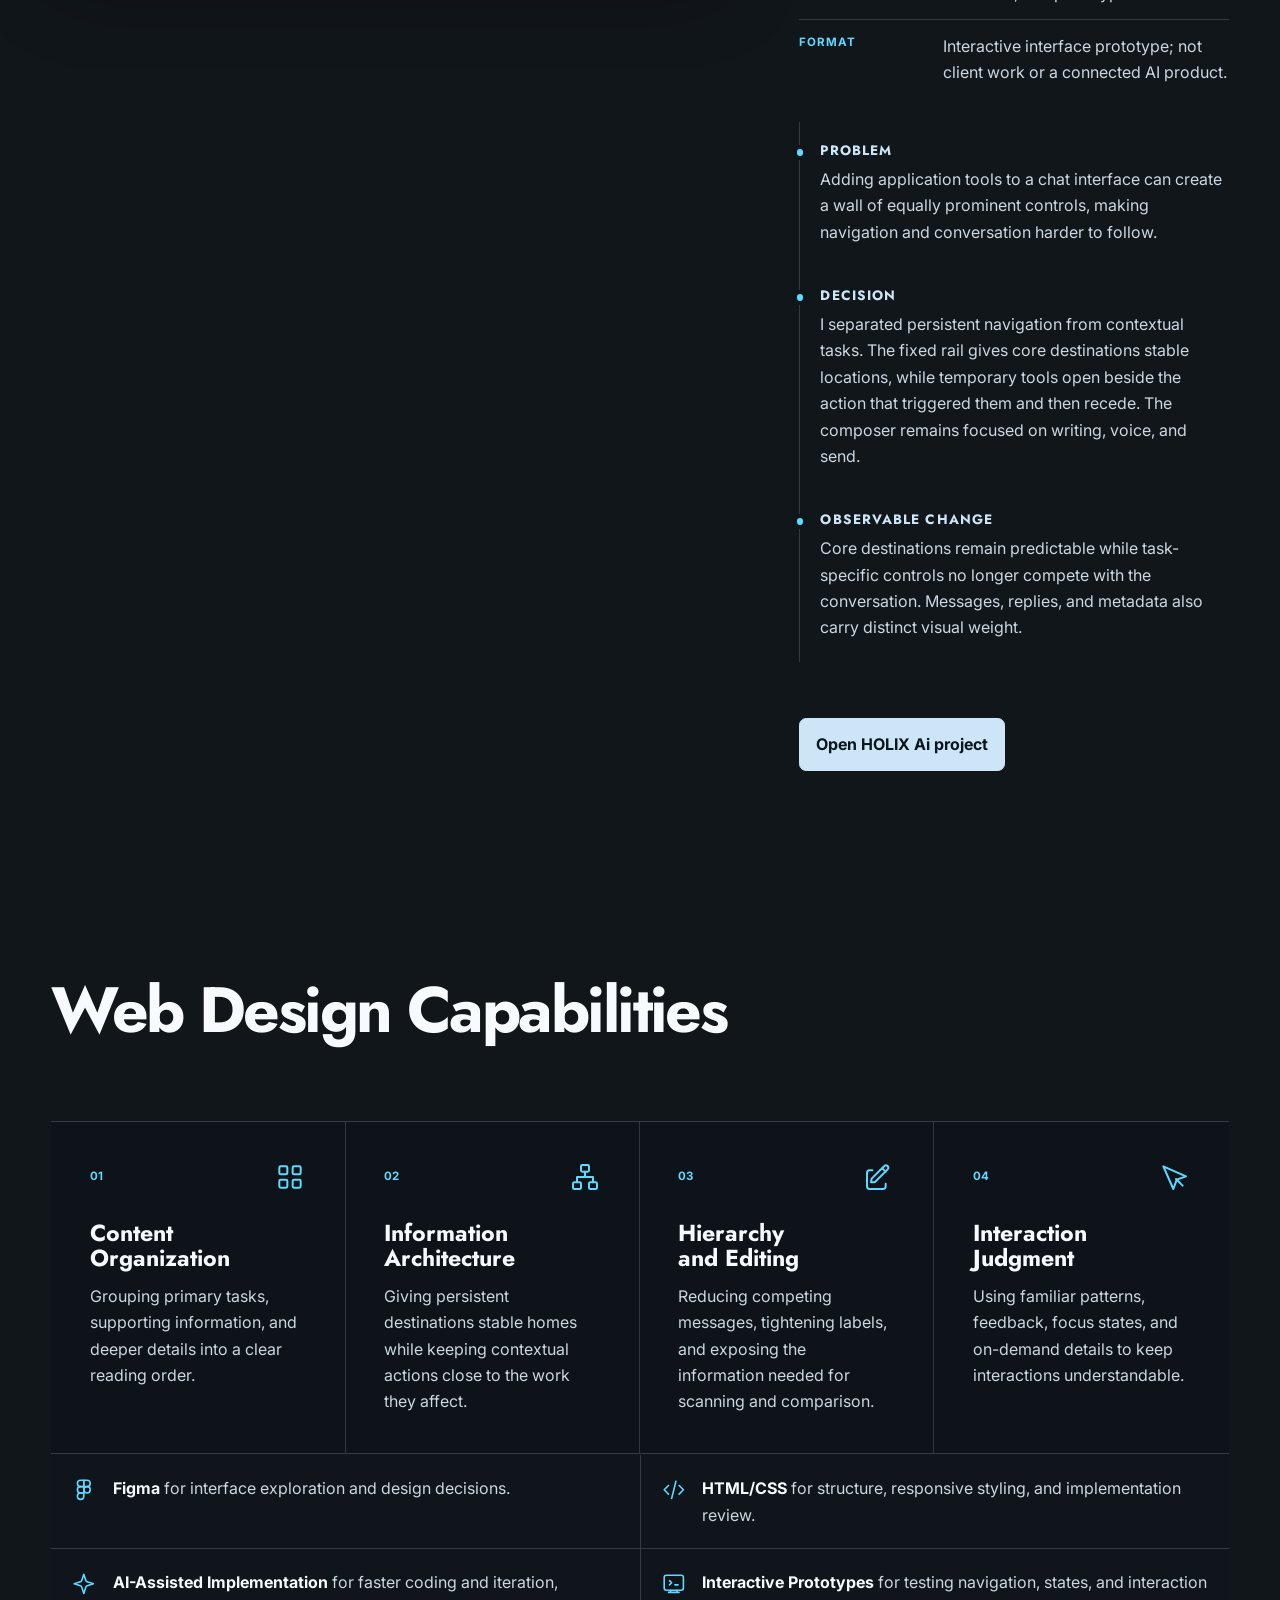
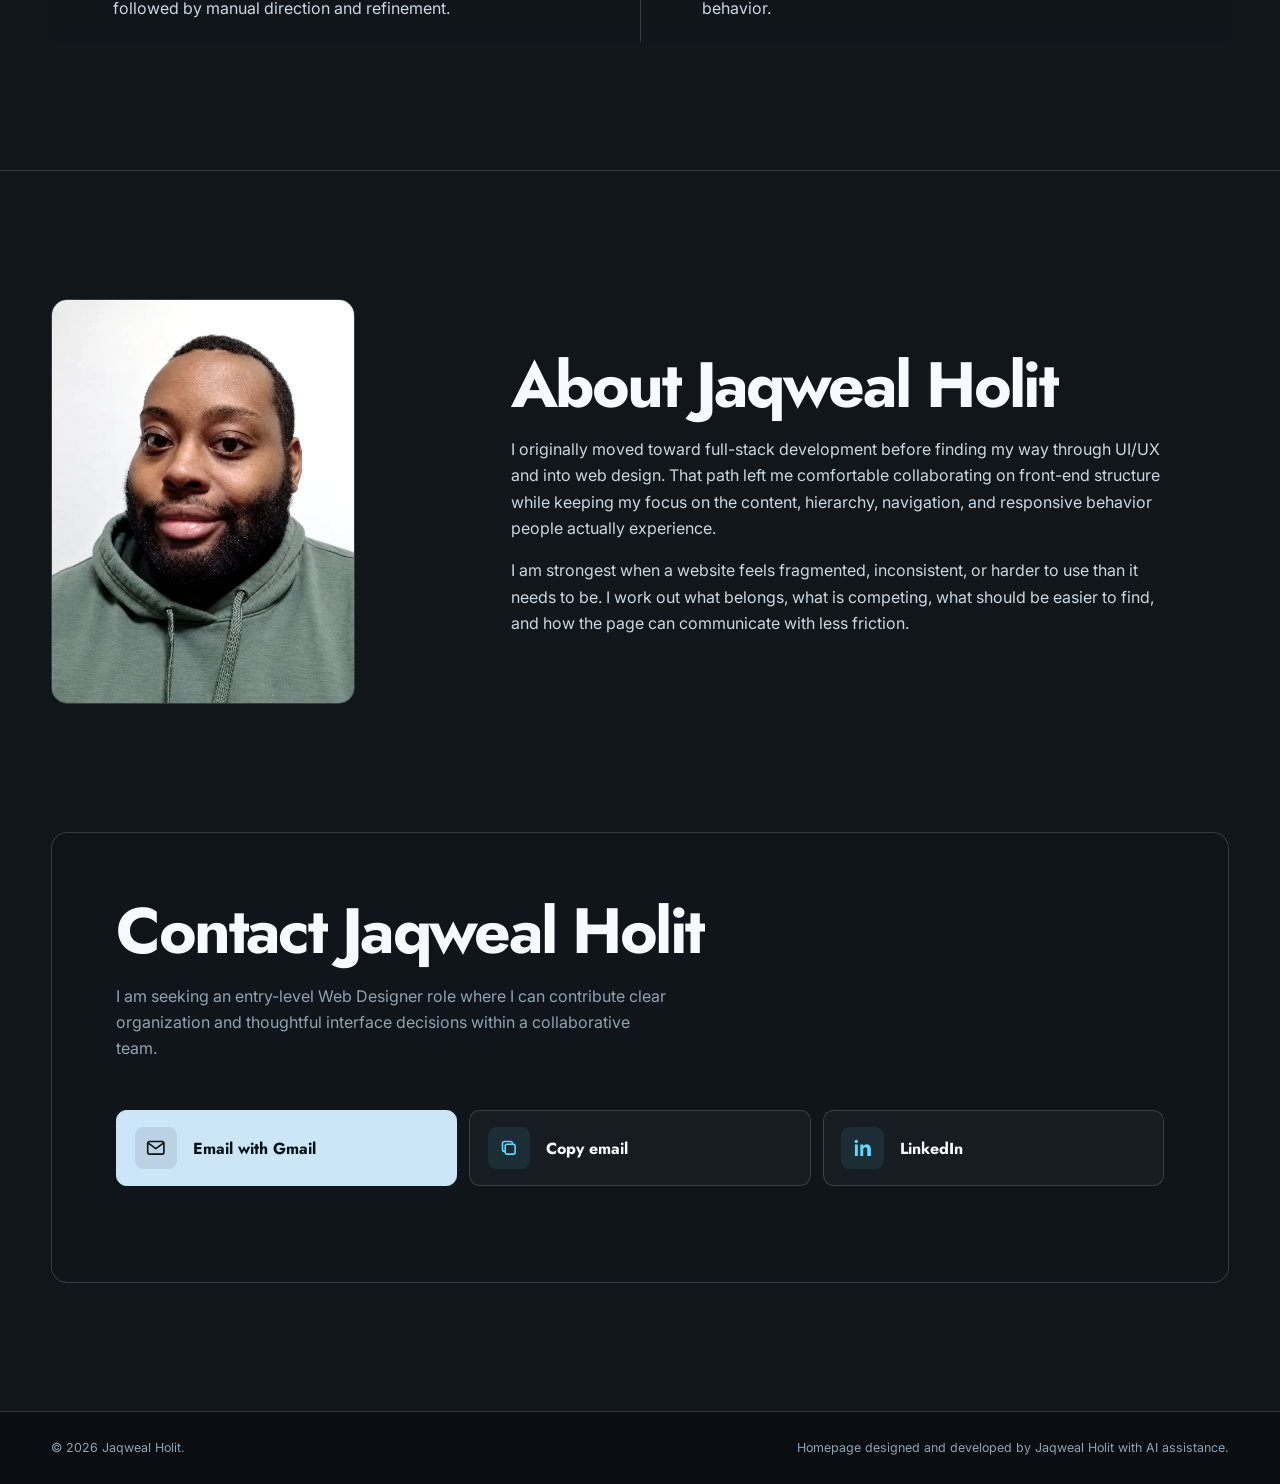
==== commit 0217906b: "v4.1.1 Update Started working on mobile support, and changed copy on portfolio." ====
--- a/index.html
+++ b/index.html
@@ -5,18 +5,28 @@
     <meta name="viewport" content="width=device-width, initial-scale=1">
     <meta name="theme-color" content="#11161b">
     <title>Jaqweal Holit | Web Designer</title>
-    <meta name="description" content="Jaqweal Holit is a web designer focused on content organization, information architecture, clear hierarchy, navigation, and responsive interface prototypes.">
+    <meta
+      name="description"
+      content="Jaqweal Holit is a web designer focused on content organization, information architecture, clear hierarchy, navigation, and responsive interface prototypes."
+    >
     <meta name="author" content="Jaqweal Holit">
     <meta property="og:type" content="website">
     <meta property="og:title" content="Jaqweal Holit | Web Designer">
-    <meta property="og:description" content="Selected web design work showing content organization, information architecture, hierarchy, navigation, editing, and interaction decisions.">
+    <meta
+      property="og:description"
+      content="Selected web design work showing content organization, information architecture, hierarchy, navigation, editing, and interaction decisions."
+    >
     <link rel="icon" href="assets/images/portfolio/favicon-32.png" type="image/png" sizes="32x32">
     <link rel="icon" href="assets/images/portfolio/favicon.png" type="image/png" sizes="192x192">
     <link rel="apple-touch-icon" href="assets/images/portfolio/favicon.png" sizes="192x192">
     <link rel="preconnect" href="https://fonts.googleapis.com">
     <link rel="preconnect" href="https://fonts.gstatic.com" crossorigin>
-    <link rel="stylesheet" href="https://fonts.googleapis.com/css2?family=Inter:wght@400;500;600;700&amp;family=Jost:wght@500;600;700&amp;family=Palanquin+Dark:wght@600&amp;display=swap">
+    <link
+      rel="stylesheet"
+      href="https://fonts.googleapis.com/css2?family=Inter:wght@400;500;600;700&amp;family=Jost:wght@500;600;700&amp;family=Palanquin+Dark:wght@600&amp;display=swap"
+    >
     <link rel="stylesheet" href="assets/css/home.css">
+    <link rel="stylesheet" href="assets/css/shared/accessibility.css">
   </head>
   <body>
     <a class="skip-link" href="#main-content">Skip to content</a>
@@ -30,8 +40,7 @@
         </nav>
       </div>
     </header>
-
-    <main id="main-content">
+    <main id="main-content" tabindex="-1">
       <section class="hero page-shell" id="top" aria-labelledby="hero-title">
         <div class="hero__copy">
           <h1 id="hero-title">Web Designer Focused on Content and Structure</h1>
@@ -43,7 +52,11 @@
         <figure class="featured-preview">
           <div class="interface-preview">
             <span class="interface-preview__viewport"><img src="assets/images/previews/software-developer-portfolio.webp" alt="Jon Buresh’s redesigned software developer portfolio showing the Starship Factory featured project, navigation, description, project facts, and links." width="1905" height="1048"></span>
-            <a class="interface-preview__link" href="page/software-developer-portfolio/" aria-label="Open the Software Developer Portfolio redesign"></a>
+            <a
+              class="interface-preview__link"
+              href="page/software-developer-portfolio/"
+              aria-label="Open the Software Developer Portfolio redesign"
+            ></a>
           </div>
           <figcaption>
             <span>Featured:</span>
@@ -51,111 +64,205 @@
           </figcaption>
         </figure>
       </section>
-
       <section class="work-section page-shell" id="work" aria-labelledby="work-title">
         <header class="section-heading">
           <h2 id="work-title">Selected Web Design Work</h2>
         </header>
-
         <article class="project" id="software-developer-project" aria-labelledby="software-developer-title">
           <div class="project__visual">
             <div class="interface-preview">
               <span class="interface-preview__viewport"><img src="assets/images/previews/software-developer-portfolio.webp" alt="Jon Buresh’s redesigned software developer portfolio showing the Starship Factory featured project, navigation, description, project facts, and links." width="1905" height="1048" loading="lazy"></span>
-              <a class="interface-preview__link" href="page/software-developer-portfolio/" aria-label="Open the Software Developer Portfolio redesign"></a>
+              <a
+                class="interface-preview__link"
+                href="page/software-developer-portfolio/"
+                aria-label="Open the Software Developer Portfolio redesign"
+              ></a>
             </div>
           </div>
           <div class="project__content">
             <div class="project__title-row">
-              <div><p class="project__number">Project / 01</p><h3 id="software-developer-title">Software Developer Portfolio</h3></div>
+              <div>
+                <p class="project__number">Project / 01</p>
+                <h3 id="software-developer-title">Software Developer Portfolio</h3>
+              </div>
               <span class="status">Real-world website redesign</span>
             </div>
             <p class="project__summary">A software developer’s portfolio redesigned from a limited brief to give selected projects stronger emphasis, clarify project information, and create a cohesive visual identity.</p>
             <dl class="project__facts">
-              <div><dt>My contribution</dt><dd>Content research, information architecture, content hierarchy, interface editing, visual direction, responsive design, and AI-assisted implementation.</dd></div>
-              <div><dt>Format</dt><dd>One-page portfolio redesign for another developer, completed ahead of a planned game update.</dd></div>
+              <div>
+                <dt>My contribution</dt>
+                <dd>Content research, information architecture, content hierarchy, interface editing, visual direction, responsive design, and AI-assisted implementation.</dd>
+              </div>
+              <div>
+                <dt>Format</dt>
+                <dd>One-page portfolio redesign for another developer, completed ahead of a planned game update.</dd>
+              </div>
             </dl>
             <div class="decision-stack">
-              <section><h4>Problem</h4><p>The developer wanted an updated portfolio ahead of a game update but provided little design direction or feedback. Project details had to be gathered from scattered sources, while the original site gave projects similar visual weight and hid useful context inside expandable cards.</p></section>
-              <section><h4>Decision</h4><p>I gathered project information from available sources and my existing knowledge of the developer, using the original portfolio as a starting point. I gave three games featured sections, grouped supporting work below them, and brought experience into the same page. Typography, imagery, color, and spacing reinforced the content hierarchy.</p></section>
-              <section><h4>Observable change</h4><p>Three featured projects now lead the page, while supporting work, experience, and contact follow in a clear sequence. Descriptions, project facts, and links are visible without expanding cards. The redesign was completed before the game update, and the developer responded positively to its imagery, typography, and overall presentation.</p></section>
+              <section>
+                <h4>Problem</h4>
+                <p>The developer wanted an updated portfolio ahead of a game update but provided little design direction or feedback. Project details had to be gathered from scattered sources, while the original site gave projects similar visual weight and hid useful context inside expandable cards.</p>
+              </section>
+              <section>
+                <h4>Decision</h4>
+                <p>I gathered project information from available sources and my existing knowledge of the developer, using the original portfolio as a starting point. I gave three games featured sections, grouped supporting work below them, and brought experience into the same page. Typography, imagery, color, and spacing reinforced the content hierarchy.</p>
+              </section>
+              <section>
+                <h4>Observable change</h4>
+                <p>Three featured projects now lead the page, while supporting work, experience, and contact follow in a clear sequence. Descriptions, project facts, and links are visible without expanding cards. The redesign was completed before the game update, and the developer responded positively to its imagery, typography, and overall presentation.</p>
+              </section>
             </div>
             <a class="project-link" href="page/software-developer-portfolio/">Open Software Developer Portfolio project</a>
           </div>
         </article>
-
         <article class="project project--reverse" id="gup-project" aria-labelledby="gup-title">
           <div class="project__visual">
             <div class="interface-preview">
-              <span class="interface-preview__viewport"><img src="assets/images/previews/gup.webp" alt="Gamers Ultra Plus storefront homepage showing the Wild Atlas feature and product catalog." width="1905" height="950" loading="lazy"></span>
-              <a class="interface-preview__link" href="page/gup/" aria-label="Open the Gamers Ultra Plus interactive project"></a>
+              <span class="interface-preview__viewport"><img src="assets/images/previews/gup.webp" alt="Gamers Ultra Plus storefront homepage showing the Wild Atlas feature and product catalog." width="1904" height="1030" loading="lazy"></span>
+              <a
+                class="interface-preview__link"
+                href="page/gup/"
+                aria-label="Open the Gamers Ultra Plus interactive project"
+              ></a>
             </div>
           </div>
           <div class="project__content">
             <div class="project__title-row">
-              <div><p class="project__number">Project / 02</p><h3 id="gup-title">Gamers Ultra Plus</h3></div>
+              <div>
+                <p class="project__number">Project / 02</p>
+                <h3 id="gup-title">Gamers Ultra Plus</h3>
+              </div>
               <span class="status">Independent redesign</span>
             </div>
             <p class="project__summary">A responsive storefront prototype that gives a busy retail homepage one clear job: help shoppers discover, compare, and explore games.</p>
             <dl class="project__facts">
-              <div><dt>My contribution</dt><dd>Information architecture, content hierarchy, interface editing, responsive design, and prototype direction.</dd></div>
-              <div><dt>Format</dt><dd>Interactive front-end prototype; not client work.</dd></div>
+              <div>
+                <dt>My contribution</dt>
+                <dd>Information architecture, content hierarchy, interface editing, responsive design, and prototype direction.</dd>
+              </div>
+              <div>
+                <dt>Format</dt>
+                <dd>Interactive front-end prototype; not client work.</dd>
+              </div>
             </dl>
             <div class="decision-stack">
-              <section><h4>Problem</h4><p>Product discovery, promotions, support, and company content competed for attention instead of guiding shoppers through one clear retail task.</p></section>
-              <section><h4>Decision</h4><p>I layered the product information: a featured game introduces the offer, search and filters support discovery, cards make comparison easy, and deeper details open on demand. Support, policy, and newsletter content remain in the footer.</p></section>
-              <section><h4>Observable change</h4><p>The homepage now moves directly from discovery to comparison to product details, with calls to action that match what the prototype opens.</p></section>
+              <section>
+                <h4>Problem</h4>
+                <p>Product discovery, promotions, support, and company content competed for attention instead of guiding shoppers through one clear retail task.</p>
+              </section>
+              <section>
+                <h4>Decision</h4>
+                <p>I layered the product information: a featured game introduces the offer, search and filters support discovery, cards make comparison easy, and deeper details open on demand. Support, policy, and newsletter content remain in the footer.</p>
+              </section>
+              <section>
+                <h4>Observable change</h4>
+                <p>The homepage now moves directly from discovery to comparison to product details, with calls to action that match what the prototype opens.</p>
+              </section>
             </div>
             <a class="project-link" href="page/gup/">Open Gamers Ultra Plus project</a>
           </div>
         </article>
-
         <article class="project" id="holix-ai-project" aria-labelledby="holix-title">
           <div class="project__visual">
             <div class="interface-preview">
-              <span class="interface-preview__viewport"><img src="assets/images/previews/holix-ai.webp" alt="HOLIX Ai workspace showing navigation and a case study conversation." width="1920" height="1080" loading="lazy"></span>
-              <a class="interface-preview__link" href="page/holix-ai/" aria-label="Open the HOLIX Ai interactive project"></a>
+              <span class="interface-preview__viewport"><img src="assets/images/previews/holix-ai.webp" alt="HOLIX Ai workspace showing navigation and a case study conversation." width="1919" height="1031" loading="lazy"></span>
+              <a
+                class="interface-preview__link"
+                href="page/holix-ai/"
+                aria-label="Open the HOLIX Ai interactive project"
+              ></a>
             </div>
           </div>
           <div class="project__content">
             <div class="project__title-row">
-              <div><p class="project__number">Project / 03</p><h3 id="holix-title">HOLIX Ai</h3></div>
+              <div>
+                <p class="project__number">Project / 03</p>
+                <h3 id="holix-title">HOLIX Ai</h3>
+              </div>
               <span class="status">Independent concept</span>
             </div>
             <p class="project__summary">An interactive AI workspace concept exploring how added files, projects, tools, and controls can remain understandable without overwhelming the core chat experience.</p>
             <dl class="project__facts">
-              <div><dt>My contribution</dt><dd>Interface direction, information architecture, interaction model, responsive behavior, content decisions, and prototype direction.</dd></div>
-              <div><dt>Format</dt><dd>Interactive interface prototype; not client work or a connected AI product.</dd></div>
+              <div>
+                <dt>My contribution</dt>
+                <dd>Interface direction, information architecture, interaction model, responsive behavior, content decisions, and prototype direction.</dd>
+              </div>
+              <div>
+                <dt>Format</dt>
+                <dd>Interactive interface prototype; not client work or a connected AI product.</dd>
+              </div>
             </dl>
             <div class="decision-stack">
-              <section><h4>Problem</h4><p>Adding application tools to a chat interface can create a wall of equally prominent controls, making navigation and conversation harder to follow.</p></section>
-              <section><h4>Decision</h4><p>I separated persistent navigation from contextual tasks. The fixed rail gives core destinations stable locations, while temporary tools open beside the action that triggered them and then recede. The composer remains focused on writing, voice, and send.</p></section>
-              <section><h4>Observable change</h4><p>Core destinations remain predictable while task-specific controls no longer compete with the conversation. Messages, replies, and metadata also carry distinct visual weight.</p></section>
+              <section>
+                <h4>Problem</h4>
+                <p>Adding application tools to a chat interface can create a wall of equally prominent controls, making navigation and conversation harder to follow.</p>
+              </section>
+              <section>
+                <h4>Decision</h4>
+                <p>I separated persistent navigation from contextual tasks. The fixed rail gives core destinations stable locations, while temporary tools open beside the action that triggered them and then recede. The composer remains focused on writing, voice, and send.</p>
+              </section>
+              <section>
+                <h4>Observable change</h4>
+                <p>Core destinations remain predictable while task-specific controls no longer compete with the conversation. Messages, replies, and metadata also carry distinct visual weight.</p>
+              </section>
             </div>
             <a class="project-link" href="page/holix-ai/">Open HOLIX Ai project</a>
           </div>
         </article>
       </section>
-
       <section class="capabilities page-shell" aria-labelledby="capabilities-title">
         <header class="section-heading">
           <h2 id="capabilities-title">Web Design Capabilities</h2>
         </header>
         <div class="capability-list">
           <article>
-            <div class="capability-list__meta"><span>01</span><svg class="capability-icon" viewBox="0 0 24 24" aria-hidden="true"><rect x="4" y="4" width="6" height="6" rx="1"></rect><rect x="14" y="4" width="6" height="6" rx="1"></rect><rect x="4" y="14" width="6" height="6" rx="1"></rect><rect x="14" y="14" width="6" height="6" rx="1"></rect></svg></div>
-            <h3>Content Organization</h3><p>Grouping primary tasks, supporting information, and deeper details into a clear reading order.</p>
+            <div class="capability-list__meta">
+              <span>01</span>
+              <svg class="capability-icon" viewBox="0 0 24 24" aria-hidden="true">
+                <rect x="4" y="4" width="6" height="6" rx="1"></rect>
+                <rect x="14" y="4" width="6" height="6" rx="1"></rect>
+                <rect x="4" y="14" width="6" height="6" rx="1"></rect>
+                <rect x="14" y="14" width="6" height="6" rx="1"></rect>
+              </svg>
+            </div>
+            <h3>Content Organization</h3>
+            <p>Grouping primary tasks, supporting information, and deeper details into a clear reading order.</p>
           </article>
           <article>
-            <div class="capability-list__meta"><span>02</span><svg class="capability-icon" viewBox="0 0 24 24" aria-hidden="true"><rect x="9" y="3" width="6" height="5" rx="1"></rect><rect x="3" y="16" width="6" height="5" rx="1"></rect><rect x="15" y="16" width="6" height="5" rx="1"></rect><path d="M12 8v4M6 16v-4h12v4"></path></svg></div>
-            <h3>Information Architecture</h3><p>Giving persistent destinations stable homes while keeping contextual actions close to the work they affect.</p>
+            <div class="capability-list__meta">
+              <span>02</span>
+              <svg class="capability-icon" viewBox="0 0 24 24" aria-hidden="true">
+                <rect x="9" y="3" width="6" height="5" rx="1"></rect>
+                <rect x="3" y="16" width="6" height="5" rx="1"></rect>
+                <rect x="15" y="16" width="6" height="5" rx="1"></rect>
+                <path d="M12 8v4M6 16v-4h12v4"></path>
+              </svg>
+            </div>
+            <h3>Information Architecture</h3>
+            <p>Giving persistent destinations stable homes while keeping contextual actions close to the work they affect.</p>
           </article>
           <article>
-            <div class="capability-list__meta"><span>03</span><svg class="capability-icon" viewBox="0 0 24 24" aria-hidden="true"><path d="M7 7h-2a2 2 0 0 0-2 2v10a2 2 0 0 0 2 2h10a2 2 0 0 0 2-2v-2"></path><path d="M8 16l1-.25 9.5-9.5a1.77 1.77 0 0 0-2.5-2.5l-9.5 9.5L6 16h2z"></path><path d="M14.5 5.5l2.5 2.5"></path></svg></div>
-            <h3>Hierarchy and Editing</h3><p>Reducing competing messages, tightening labels, and exposing the information needed for scanning and comparison.</p>
+            <div class="capability-list__meta">
+              <span>03</span>
+              <svg class="capability-icon" viewBox="0 0 24 24" aria-hidden="true">
+                <path d="M7 7h-2a2 2 0 0 0-2 2v10a2 2 0 0 0 2 2h10a2 2 0 0 0 2-2v-2"></path>
+                <path d="M8 16l1-.25 9.5-9.5a1.77 1.77 0 0 0-2.5-2.5l-9.5 9.5L6 16h2z"></path>
+                <path d="M14.5 5.5l2.5 2.5"></path>
+              </svg>
+            </div>
+            <h3>Hierarchy and Editing</h3>
+            <p>Reducing competing messages, tightening labels, and exposing the information needed for scanning and comparison.</p>
           </article>
           <article>
-            <div class="capability-list__meta"><span>04</span><svg class="capability-icon" viewBox="0 0 24 24" aria-hidden="true"><path d="M4 4l7.5 17 2.6-7 6.9-2.5L4 4z"></path><path d="M13.5 13.5l5 5"></path></svg></div>
-            <h3>Interaction Judgment</h3><p>Using familiar patterns, feedback, focus states, and on-demand details to keep interactions understandable.</p>
+            <div class="capability-list__meta">
+              <span>04</span>
+              <svg class="capability-icon" viewBox="0 0 24 24" aria-hidden="true">
+                <path d="M4 4l7.5 17 2.6-7 6.9-2.5L4 4z"></path>
+                <path d="M13.5 13.5l5 5"></path>
+              </svg>
+            </div>
+            <h3>Interaction Judgment</h3>
+            <p>Using familiar patterns, feedback, focus states, and on-demand details to keep interactions understandable.</p>
           </article>
         </div>
         <div class="tools-evidence" aria-label="Supported tools and methods">
@@ -165,10 +272,15 @@
           <p><svg class="tool-icon" viewBox="0 0 24 24" aria-hidden="true"><rect x="3" y="4" width="18" height="14" rx="2"></rect><path d="M7 20h10M9 18v2M15 18v2"></path><path d="M8 9l2 2-2 2M13 13h3"></path></svg><span><strong>Interactive Prototypes</strong> for testing navigation, states, and interaction behavior.</span></p>
         </div>
       </section>
-
       <section class="about page-shell" id="about" aria-labelledby="about-title">
         <div class="about__portrait-wrap">
-          <img src="assets/images/portfolio/portrait.webp" alt="Portrait of Jaqweal Holit" width="277" height="370" loading="lazy">
+          <img
+            src="assets/images/portfolio/portrait.webp"
+            alt="Portrait of Jaqweal Holit"
+            width="277"
+            height="370"
+            loading="lazy"
+          >
         </div>
         <div class="about__content">
           <h2 id="about-title">About Jaqweal Holit</h2>
@@ -176,41 +288,46 @@
           <p>I am strongest when a website feels fragmented, inconsistent, or harder to use than it needs to be. I work out what belongs, what is competing, what should be easier to find, and how the page can communicate with less friction.</p>
         </div>
       </section>
-
       <section class="contact page-shell" id="contact" aria-labelledby="contact-title">
         <div class="contact__layout">
           <div class="contact__intro">
             <h2 id="contact-title">Contact Jaqweal Holit</h2>
-            <p>I am seeking an entry-level Web Content Specialist, Web Content Editor, or Web Designer role where I can contribute clear organization and thoughtful interface decisions within a collaborative team.</p>
+            <p>I am seeking an entry-level Web Designer role where I can contribute clear organization and thoughtful interface decisions within a collaborative team.</p>
           </div>
           <div class="contact__action-group">
             <div class="contact__actions" aria-label="Contact options">
-              <a class="contact-action contact-action--primary" href="https://mail.google.com/mail/?view=cm&amp;fs=1&amp;to=j.w.holit%40gmail.com" target="_blank" rel="noopener noreferrer" aria-label="Compose an email to Jaqweal Holit in Gmail">
-                <span class="contact-action__icon" aria-hidden="true">
-                  <svg viewBox="0 0 24 24"><rect x="3" y="5" width="18" height="14" rx="2"></rect><path d="m4 7 8 6 8-6"></path></svg>
-                </span>
-                <span class="contact-action__text"><strong>Email with Gmail</strong></span>
-              </a>
-              <button class="contact-action" type="button" data-copy-email="j.w.holit@gmail.com" aria-describedby="copy-status">
-                <span class="contact-action__icon" aria-hidden="true">
-                  <svg viewBox="0 0 24 24"><rect x="8" y="8" width="11" height="11" rx="2"></rect><path d="M16 8V7a2 2 0 0 0-2-2H7a2 2 0 0 0-2 2v7a2 2 0 0 0 2 2h1"></path></svg>
-                </span>
-                <span class="contact-action__text"><strong data-copy-label>Copy email</strong></span>
-              </button>
-              <a class="contact-action" href="https://www.linkedin.com/in/jholit/" target="_blank" rel="noopener noreferrer" aria-label="View Jaqweal Holit on LinkedIn">
-                <span class="contact-action__icon contact-action__icon--brand" aria-hidden="true">
-                  <svg viewBox="0 0 24 24"><path d="M6.5 8.25H3.25V21H6.5V8.25ZM4.88 3A1.88 1.88 0 1 0 4.88 6.75 1.88 1.88 0 0 0 4.88 3ZM21 13.69c0-3.84-2.05-5.63-4.79-5.63-2.2 0-3.19 1.21-3.74 2.06V8.25H9.22V21h3.25v-6.31c0-1.66.31-3.27 2.38-3.27 2.04 0 2.06 1.91 2.06 3.38V21H21v-7.31Z"></path></svg>
-                </span>
-                <span class="contact-action__text"><strong>LinkedIn</strong></span>
-              </a>
+              <a
+                class="contact-action contact-action--primary"
+                href="https://mail.google.com/mail/?view=cm&amp;fs=1&amp;to=j.w.holit%40gmail.com"
+                target="_blank"
+                rel="noopener noreferrer"
+                aria-label="Compose an email to Jaqweal Holit in Gmail"
+              > <span class="contact-action__icon" aria-hidden="true"> <svg viewBox="0 0 24 24"><rect x="3" y="5" width="18" height="14" rx="2"></rect><path d="m4 7 8 6 8-6"></path></svg> </span> <span class="contact-action__text"><strong>Email with Gmail</strong></span> </a>
+              <button
+                class="contact-action"
+                type="button"
+                data-copy-email="j.w.holit@gmail.com"
+                aria-describedby="copy-status"
+              > <span class="contact-action__icon" aria-hidden="true"> <svg viewBox="0 0 24 24"><rect x="8" y="8" width="11" height="11" rx="2"></rect><path d="M16 8V7a2 2 0 0 0-2-2H7a2 2 0 0 0-2 2v7a2 2 0 0 0 2 2h1"></path></svg> </span> <span class="contact-action__text"><strong data-copy-label>Copy email</strong></span> </button>
+              <a
+                class="contact-action"
+                href="https://www.linkedin.com/in/jholit/"
+                target="_blank"
+                rel="noopener noreferrer"
+                aria-label="View Jaqweal Holit on LinkedIn"
+              > <span class="contact-action__icon contact-action__icon--brand" aria-hidden="true"> <svg viewBox="0 0 24 24"><path d="M6.5 8.25H3.25V21H6.5V8.25ZM4.88 3A1.88 1.88 0 1 0 4.88 6.75 1.88 1.88 0 0 0 4.88 3ZM21 13.69c0-3.84-2.05-5.63-4.79-5.63-2.2 0-3.19 1.21-3.74 2.06V8.25H9.22V21h3.25v-6.31c0-1.66.31-3.27 2.38-3.27 2.04 0 2.06 1.91 2.06 3.38V21H21v-7.31Z"></path></svg> </span> <span class="contact-action__text"><strong>LinkedIn</strong></span> </a>
             </div>
             <span id="copy-status" class="copy-status" role="status" aria-live="polite"></span>
           </div>
         </div>
       </section>
     </main>
-
-    <footer class="site-footer"><div class="page-shell"><p>© 2026 Jaqweal Holit.</p><p>Homepage designed and developed by Jaqweal Holit with AI assistance.</p></div></footer>
-    <script src="assets/js/home.js"></script>
+    <footer class="site-footer">
+      <div class="page-shell">
+        <p>© 2026 Jaqweal Holit.</p>
+        <p>Homepage designed and developed by Jaqweal Holit with AI assistance.</p>
+      </div>
+    </footer>
+    <script src="assets/js/home.js" defer></script>
   </body>
 </html>
--- a/assets/css/home.css
+++ b/assets/css/home.css
@@ -20,15 +20,18 @@
   --section-gap: clamp(5.5rem, 10vw, 10rem);
 }
 
-*, *::before, *::after {
+*,
+*::before,
+*::after {
   box-sizing: border-box;
 }
+
 html {
   color-scheme: dark;
   scroll-behavior: smooth;
   scroll-padding-top: 6rem;
-  text-size-adjust: 100%;
-}
+}
+
 body {
   min-width: 20rem;
   margin: 0;
@@ -40,6 +43,7 @@
   line-height: 1.65;
   -webkit-font-smoothing: antialiased;
 }
+
 body::before {
   position: fixed;
   z-index: -1;
@@ -48,19 +52,25 @@
   background: linear-gradient(180deg, rgb(10 16 22 / 62%) 0, rgb(10 16 22 / 88%) 42rem, rgb(10 16 22 / 96%) 100%), linear-gradient(110deg, rgb(20 94 150 / 28%), transparent 48%);
   pointer-events: none;
 }
+
 img {
   display: block;
   max-width: 100%;
 }
+
 a {
   color: inherit;
 }
-button, a {
+
+button,
+a {
   -webkit-tap-highlight-color: transparent;
 }
+
 button {
   font: inherit;
 }
+
 :focus-visible {
   outline: 3px solid var(--focus);
   outline-offset: 4px;
@@ -78,9 +88,11 @@
   font-weight: 700;
   transform: translateY(-180%);
 }
+
 .skip-link:focus {
   transform: translateY(0);
 }
+
 .page-shell {
   width: min(100%, var(--page-width));
   margin-inline: auto;
@@ -95,6 +107,7 @@
   background: rgb(13 18 23 / 92%);
   backdrop-filter: blur(1rem);
 }
+
 .site-header__inner {
   display: grid;
   grid-template-columns: auto 1fr;
@@ -102,6 +115,7 @@
   gap: clamp(1rem, 3vw, 3rem);
   min-height: 5rem;
 }
+
 .site-logo {
   color: var(--ink);
   font-family: var(--font-logo);
@@ -110,11 +124,13 @@
   text-decoration: none;
   letter-spacing: -.08em;
 }
+
 .site-nav {
   display: flex;
   justify-content: flex-end;
   gap: clamp(1rem, 2.7vw, 2.5rem);
 }
+
 .site-nav a {
   position: relative;
   padding-block: .45rem;
@@ -123,6 +139,7 @@
   font-weight: 600;
   text-decoration: none;
 }
+
 .site-nav a::after {
   position: absolute;
   right: 0;
@@ -135,12 +152,17 @@
   transform-origin: left;
   transition: transform 160ms ease;
 }
-.site-nav a:hover, .site-nav a:focus-visible {
+
+.site-nav a:hover,
+.site-nav a:focus-visible {
   color: var(--ink);
 }
-.site-nav a:hover::after, .site-nav a:focus-visible::after {
+
+.site-nav a:hover::after,
+.site-nav a:focus-visible::after {
   transform: scaleX(1);
 }
+
 .hero {
   display: grid;
   grid-template-columns: minmax(0, .82fr) minmax(28rem, 1.18fr);
@@ -149,9 +171,11 @@
   min-height: calc(100svh - 5rem);
   padding-block: clamp(3.5rem, 8vh, 7rem);
 }
+
 .hero__copy {
   max-width: 43rem;
 }
+
 .project__number {
   margin: 0 0 .45rem;
   color: var(--accent-strong);
@@ -160,21 +184,32 @@
   letter-spacing: .14em;
   text-transform: uppercase;
 }
-h1, h2, h3, h4, p {
+
+h1,
+h2,
+h3,
+h4,
+p {
   overflow-wrap: break-word;
 }
-h1, h2, h3, h4 {
+
+h1,
+h2,
+h3,
+h4 {
   margin-top: 0;
   font-family: var(--font-heading);
   line-height: 1.08;
   text-wrap: balance;
 }
+
 h1 {
   max-width: 12ch;
   margin-bottom: 1.5rem;
   font-size: clamp(2.75rem, 5vw, 4.75rem);
   letter-spacing: -.055em;
 }
+
 .hero__lead {
   max-width: 47ch;
   margin: 0 0 1rem;
@@ -182,6 +217,7 @@
   font-size: clamp(1.1rem, 1.5vw, 1.35rem);
   line-height: 1.55;
 }
+
 .hero__actions {
   display: flex;
   align-items: center;
@@ -189,7 +225,9 @@
   gap: .8rem;
   margin-top: 2rem;
 }
-.button, .project-link {
+
+.button,
+.project-link {
   display: inline-flex;
   min-height: 2.9rem;
   align-items: center;
@@ -200,22 +238,29 @@
   text-decoration: none;
   transition: background-color 160ms ease, border-color 160ms ease, color 160ms ease, transform 160ms ease;
 }
-.button--primary, .project-link {
+
+.button--primary,
+.project-link {
   border: 1px solid var(--accent);
   color: #0a151d;
   background: var(--accent);
 }
-.button:hover, .project-link:hover {
+
+.button:hover,
+.project-link:hover {
   border-color: var(--accent-strong);
   transform: translateY(-2px);
 }
-.button--primary:hover, .project-link:hover {
+
+.button--primary:hover,
+.project-link:hover {
   background: #e8f7ff;
 }
 
 .featured-preview {
   margin: 0;
 }
+
 .featured-preview figcaption {
   display: grid;
   grid-template-columns: auto 1fr;
@@ -223,6 +268,7 @@
   align-items: baseline;
   padding: 1rem .25rem 0;
 }
+
 .featured-preview figcaption span {
   color: var(--accent-strong);
   font-size: .72rem;
@@ -230,6 +276,7 @@
   letter-spacing: .1em;
   text-transform: uppercase;
 }
+
 .featured-preview figcaption strong {
   font-family: var(--font-heading);
   font-size: 1.25rem;
@@ -246,41 +293,55 @@
   box-shadow: 0 2rem 5rem rgb(0 0 0 / 32%);
   transition: border-color 180ms ease, transform 180ms ease, box-shadow 180ms ease;
 }
-.interface-preview:hover, .interface-preview:focus-within {
+
+.interface-preview:hover,
+.interface-preview:focus-within {
   border-color: var(--accent-strong);
   transform: translateY(-3px);
   box-shadow: 0 2.25rem 5.5rem rgb(0 0 0 / 42%);
 }
+
 .interface-preview__link {
   position: absolute;
   z-index: 2;
   inset: 0;
   border-radius: inherit;
 }
+
 .interface-preview__link:focus-visible {
   outline-offset: -6px;
 }
+
 .interface-preview__viewport {
   display: block;
   overflow: hidden;
 }
+
 .interface-preview__viewport img {
   width: 100%;
   height: auto;
 }
 
-.work-section, .capabilities, .about, .contact {
+.work-section,
+.capabilities,
+.about,
+.contact {
   padding-top: var(--section-gap);
 }
+
 .section-heading {
   margin-bottom: clamp(3rem, 6vw, 6rem);
 }
-.section-heading h2, .about h2, .contact h2 {
+
+.section-heading h2,
+.about h2,
+.contact h2 {
   max-width: 18ch;
   margin-bottom: 1rem;
   font-size: clamp(2.3rem, 5vw, 4.8rem);
   letter-spacing: -.04em;
 }
+
 .section-heading h2 {
   margin-bottom: 0;
 }
@@ -293,33 +354,41 @@
   padding-block: clamp(3rem, 6vw, 6rem);
   border-top: 1px solid var(--line);
 }
+
 .project--reverse {
   grid-template-columns: minmax(22rem, .78fr) minmax(0, 1.22fr);
 }
+
 .project--reverse .project__visual {
   grid-column: 2;
 }
+
 .project--reverse .project__content {
   grid-row: 1;
   grid-column: 1;
 }
+
 .project__visual {
   position: sticky;
   top: 7rem;
 }
+
 .project__title-row {
   display: grid;
   gap: 1rem;
   margin-bottom: 1.5rem;
 }
+
 .project__title-row > div {
   width: 100%;
 }
+
 .project h3 {
   margin: 0;
   font-size: clamp(2.4rem, 4.5vw, 4.6rem);
   letter-spacing: -.045em;
 }
+
 .status {
   flex: 0 0 auto;
   max-width: 12rem;
@@ -334,16 +403,19 @@
   text-transform: uppercase;
   letter-spacing: .06em;
 }
+
 .project__summary {
   margin: 0 0 2rem;
   color: var(--ink-soft);
   font-size: 1.1rem;
 }
+
 .project__facts {
   display: grid;
   gap: .8rem;
   margin: 0 0 2.25rem;
 }
+
 .project__facts div {
   display: grid;
   grid-template-columns: 8rem 1fr;
@@ -351,6 +423,7 @@
   padding-top: .8rem;
   border-top: 1px solid var(--line);
 }
+
 .project__facts dt {
   color: var(--accent-strong);
   font-size: .72rem;
@@ -358,20 +431,24 @@
   letter-spacing: .08em;
   text-transform: uppercase;
 }
+
 .project__facts dd {
   margin: 0;
   color: var(--ink-soft);
 }
+
 .decision-stack {
   display: grid;
   gap: 0;
   margin-bottom: 2rem;
 }
+
 .decision-stack section {
   position: relative;
   padding: 1.35rem 0 1.35rem 1.25rem;
   border-left: 1px solid var(--line);
 }
+
 .decision-stack section::before {
   position: absolute;
   top: 1.7rem;
@@ -383,6 +460,7 @@
   background: var(--accent-strong);
   box-shadow: 0 0 0 .25rem var(--surface-solid);
 }
+
 .decision-stack h4 {
   margin-bottom: .5rem;
   color: var(--accent);
@@ -390,10 +468,12 @@
   letter-spacing: .08em;
   text-transform: uppercase;
 }
+
 .decision-stack p {
   margin: 0;
   color: var(--ink-soft);
 }
+
 .project-link {
   margin-top: 1.5rem;
 }
@@ -401,51 +481,62 @@
 .capabilities {
   padding-bottom: var(--section-gap);
 }
+
 .capability-list {
   display: grid;
   grid-template-columns: repeat(4, 1fr);
   border-block: 1px solid var(--line);
 }
+
 .capability-list article {
   min-width: 0;
   padding: clamp(1.5rem, 3vw, 2.5rem);
   border-right: 1px solid var(--line);
   background: rgb(13 19 24 / 72%);
 }
+
 .capability-list article:last-child {
   border-right: 0;
 }
+
 .capability-list span {
   color: var(--accent-strong);
   font-size: .72rem;
   font-weight: 700;
 }
+
 .capability-list__meta {
   display: flex;
   align-items: center;
   justify-content: space-between;
   gap: 1rem;
 }
-.capability-icon, .tool-icon {
+
+.capability-icon,
+.tool-icon {
   fill: none;
   stroke: currentColor;
   stroke-width: 1.5;
   stroke-linecap: round;
   stroke-linejoin: round;
 }
+
 .capability-icon {
   width: 2rem;
   height: 2rem;
   color: var(--accent-strong);
 }
+
 .capability-list h3 {
   margin: 1.75rem 0 .75rem;
   font-size: 1.45rem;
 }
+
 .capability-list p {
   margin: 0;
   color: var(--ink-soft);
 }
+
 .tools-evidence {
   display: grid;
   grid-template-columns: repeat(2, 1fr);
@@ -453,6 +544,7 @@
   margin-top: 1px;
   background: var(--line);
 }
+
 .tools-evidence p {
   display: grid;
   grid-template-columns: auto minmax(0, 1fr);
@@ -463,9 +555,11 @@
   color: var(--ink-soft);
   background: var(--surface-solid);
 }
+
 .tools-evidence strong {
   color: var(--ink);
 }
+
 .tool-icon {
   width: 1.6rem;
   height: 1.6rem;
@@ -480,9 +574,11 @@
   align-items: center;
   border-top: 1px solid var(--line);
 }
+
 .about__portrait-wrap {
   justify-self: end;
 }
+
 .about__portrait-wrap img {
   width: min(100%, 19rem);
   height: auto;
@@ -490,15 +586,18 @@
   border-radius: var(--radius);
   filter: saturate(.82) contrast(1.05);
 }
+
 .about__portrait-wrap p {
   max-width: 19rem;
   margin: .75rem 0 0;
   color: var(--ink-muted);
   font-size: .78rem;
 }
+
 .about__content {
   max-width: 52rem;
 }
+
 .about__content > p {
   max-width: 66ch;
   color: var(--ink-soft);
@@ -507,6 +606,7 @@
 .contact {
   padding-bottom: var(--section-gap);
 }
+
 .contact__layout {
   display: grid;
   gap: clamp(2rem, 4vw, 3rem);
@@ -515,27 +615,33 @@
   border-radius: var(--radius);
   background: var(--surface-solid);
 }
+
 .contact__intro {
   max-width: 58rem;
 }
+
 .contact__intro h2 {
   max-width: none;
   margin-bottom: 1rem;
 }
+
 .contact__layout p {
   max-width: 55ch;
   margin: 0;
   color: var(--ink-muted);
 }
+
 .contact__action-group {
   display: grid;
   gap: .65rem;
 }
+
 .contact__actions {
   display: grid;
   grid-template-columns: repeat(3, minmax(0, 1fr));
   gap: .75rem;
 }
+
 .contact-action {
   display: flex;
   min-width: 0;
@@ -553,23 +659,28 @@
   cursor: pointer;
   transition: color 160ms ease, background-color 160ms ease, border-color 160ms ease, transform 160ms ease;
 }
+
 .contact-action:hover {
   border-color: var(--accent-strong);
   background: var(--surface-raised);
   transform: translateY(-2px);
 }
+
 .contact-action:active {
   transform: translateY(0) scale(.985);
 }
+
 .contact-action--primary {
   border-color: var(--accent);
   color: #071118;
   background: var(--accent);
 }
+
 .contact-action--primary:hover {
   color: #071118;
   background: #e8f7ff;
 }
+
 .contact-action__icon {
   display: grid;
   width: 2.65rem;
@@ -580,10 +691,12 @@
   color: var(--accent-strong);
   background: rgb(94 217 255 / 9%);
 }
+
 .contact-action--primary .contact-action__icon {
   color: #071118;
   background: rgb(7 17 24 / 9%);
 }
+
 .contact-action__icon svg {
   width: 1.35rem;
   height: 1.35rem;
@@ -593,27 +706,33 @@
   stroke-linecap: round;
   stroke-linejoin: round;
 }
+
 .contact-action__icon--brand svg {
   fill: currentColor;
   stroke: none;
 }
+
 .contact-action__text {
   min-width: 0;
 }
+
 .contact-action__text strong {
   font-family: var(--font-heading);
   font-size: 1rem;
   line-height: 1.2;
 }
+
 .contact-action.is-copied {
   border-color: var(--accent-strong);
   color: #071118;
   background: var(--accent-strong);
 }
+
 .contact-action.is-copied .contact-action__icon {
   color: #071118;
   background: rgb(7 17 24 / 9%);
 }
+
 .copy-status {
   min-height: 1.35rem;
   color: var(--accent-strong);
@@ -624,17 +743,20 @@
   border-top: 1px solid var(--line);
   background: #0a0e12;
 }
+
 .site-footer .page-shell {
   display: flex;
   justify-content: space-between;
   gap: 2rem;
   padding-block: 1.6rem;
 }
+
 .site-footer p {
   margin: 0;
   color: var(--ink-muted);
   font-size: .78rem;
 }
+
 .site-footer p:last-child {
   margin-left: auto;
   text-align: right;
@@ -644,27 +766,37 @@
   .hero {
     grid-template-columns: 1fr 1fr;
   }
-  .project, .project--reverse {
+
+  .project,
+  .project--reverse {
     grid-template-columns: 1fr;
   }
-  .project--reverse .project__visual, .project--reverse .project__content {
+
+  .project--reverse .project__visual,
+  .project--reverse .project__content {
     grid-column: 1;
   }
+
   .project--reverse .project__visual {
     grid-row: 1;
   }
+
   .project--reverse .project__content {
     grid-row: 2;
   }
+
   .project__visual {
     position: static;
   }
+
   .capability-list {
     grid-template-columns: repeat(2, 1fr);
   }
+
   .capability-list article:nth-child(2) {
     border-right: 0;
   }
+
   .capability-list article:nth-child(-n+2) {
     border-bottom: 1px solid var(--line);
   }
@@ -676,32 +808,41 @@
     gap: .8rem;
     padding-block: .8rem;
   }
+
   .site-nav {
     justify-content: flex-end;
   }
+
   .hero {
     grid-template-columns: 1fr;
     min-height: auto;
   }
+
   .hero__copy {
     max-width: 48rem;
   }
+
   h1 {
     max-width: 13ch;
   }
+
   .featured-preview {
     width: min(100%, 48rem);
   }
+
   .about {
     grid-template-columns: 1fr;
     gap: 2rem;
   }
+
   .contact__actions {
     grid-template-columns: 1fr;
   }
+
   .about__portrait-wrap {
     justify-self: start;
   }
+
   .about__portrait-wrap img {
     width: 13rem;
   }
@@ -712,74 +853,124 @@
     --gutter: 1rem;
     --radius: .7rem;
   }
+
   html {
     scroll-padding-top: 8rem;
   }
+
   .site-header__inner {
     min-height: 4.35rem;
   }
+
   .site-logo {
     font-size: 1.4rem;
   }
+
   .site-nav {
     gap: .85rem;
   }
+
   .site-nav a {
     font-size: .8rem;
   }
+
   .hero {
     padding-top: 3rem;
   }
-  h1 {
-    font-size: clamp(2.5rem, 10vw, 3.25rem);
-  }
+
   .featured-preview figcaption {
     grid-template-columns: 1fr;
   }
+
   .status {
     justify-self: start;
   }
+
   .project__facts div {
     grid-template-columns: 1fr;
     gap: .35rem;
   }
-  .capability-list, .tools-evidence {
+
+  .capability-list,
+  .tools-evidence {
     grid-template-columns: 1fr;
   }
-  .capability-list article, .capability-list article:nth-child(2) {
+
+  .capability-list article,
+  .capability-list article:nth-child(2) {
     border-right: 0;
     border-bottom: 1px solid var(--line);
   }
+
   .capability-list article:last-child {
     border-bottom: 0;
   }
-  .contact__layout {
-    padding: 1.35rem;
-  }
+
   .site-footer .page-shell {
     flex-direction: column;
     gap: .35rem;
   }
+
   .site-footer p:last-child {
     margin-left: 0;
     text-align: left;
   }
 }
 
-@media (prefers-reduced-motion: reduce) {
-  html {
-    scroll-behavior: auto;
-  }
-  *, *::before, *::after {
-    scroll-behavior: auto !important;
-    transition-duration: .01ms !important;
-    animation-duration: .01ms !important;
-    animation-iteration-count: 1 !important;
-  }
-}
-
 @media (forced-colors: active) {
-  .interface-preview, .contact__layout, .contact-action {
+  .interface-preview,
+  .contact__layout,
+  .contact-action {
     border: 2px solid CanvasText;
   }
 }
+
+/* Flexible grid children must be able to shrink when text is enlarged. */
+
+.hero > *,
+.project > *,
+.project__facts dd,
+.contact__layout > * {
+  min-width: 0;
+}
+
+.project-link {
+  max-width: 100%;
+  text-align: center;
+}
+
+@media (max-width: 55rem), (pointer: coarse) {
+  .site-logo,
+  .site-nav a {
+    min-height: 44px;
+    display: inline-flex;
+    align-items: center;
+  }
+}
+
+@media (max-width: 38rem) {
+  body {
+    min-width: 0;
+    background-attachment: scroll;
+  }
+
+  .project h3 {
+    font-size: clamp(2rem, 9vw, 3rem);
+  }
+
+  h1 {
+    font-size: clamp(2.25rem, 10vw, 3.25rem);
+  }
+
+  .project__facts dd {
+    margin-left: 0;
+  }
+
+  .contact__layout {
+    padding: 1rem;
+  }
+
+  .contact-action {
+    padding-inline: .75rem;
+  }
+}
--- a/assets/css/shared/accessibility.css
+++ b/assets/css/shared/accessibility.css
@@ -0,0 +1,89 @@
+/* Shared accessibility foundation. Page palettes remain under page ownership. */
+
+[hidden] {
+  display: none !important;
+}
+
+.visually-hidden,
+.sr-only {
+  position: absolute !important;
+  width: 1px !important;
+  height: 1px !important;
+  padding: 0 !important;
+  margin: -1px !important;
+  overflow: hidden !important;
+  clip-path: inset(50%) !important;
+  white-space: nowrap !important;
+  border: 0 !important;
+}
+
+html {
+  -webkit-text-size-adjust: 100%;
+  text-size-adjust: 100%;
+}
+
+button,
+input,
+textarea,
+select,
+a {
+  touch-action: manipulation;
+}
+
+/* Focus targets reached by skip links receive keyboard focus without adding a tab stop. */
+
+main[tabindex="-1"]:focus {
+  outline: none;
+}
+
+.skip-link {
+  z-index: 1000;
+}
+
+@media (max-width: 1079px), (pointer: coarse) {
+  input:not([type="checkbox"]):not([type="radio"]):not([type="range"]),
+  textarea,
+  select {
+    font-size: 1rem;
+  }
+}
+
+@media (prefers-reduced-motion: reduce) {
+  *,
+  *::before,
+  *::after {
+    scroll-behavior: auto !important;
+    animation-duration: .01ms !important;
+    animation-iteration-count: 1 !important;
+    transition-duration: .01ms !important;
+  }
+}
+
+@media (forced-colors: active) {
+  button,
+  input,
+  textarea,
+  select,
+  dialog,
+  .concept-modal__dialog {
+    border: 1px solid ButtonText;
+  }
+
+  :focus-visible {
+    outline: 3px solid Highlight !important;
+  }
+
+  .model-mode-toggle:focus-within {
+    outline: 3px solid Highlight;
+  }
+
+  .filter-indicator,
+  .model-mode-toggle::before {
+    background: Highlight;
+    border: 1px solid Highlight;
+  }
+
+  .interface-preview:focus-within {
+    outline: 3px solid Highlight;
+  }
+}
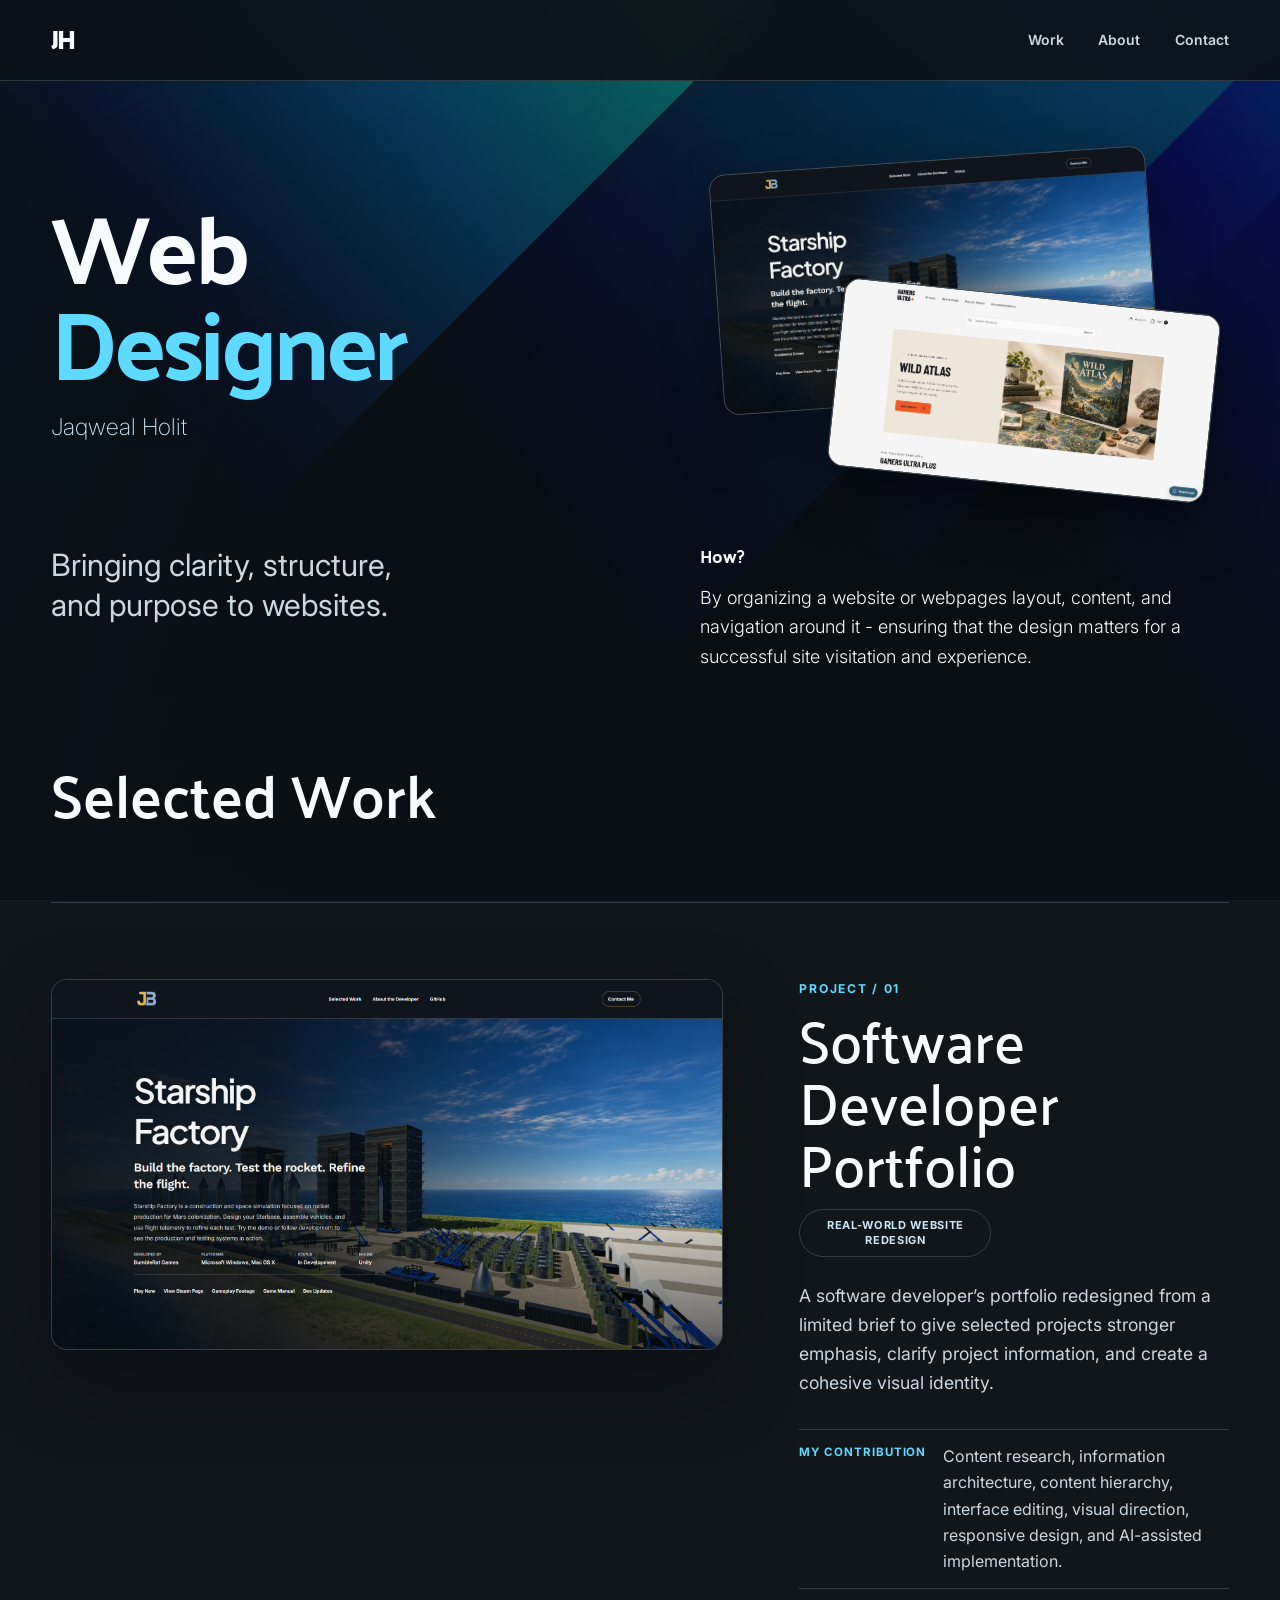
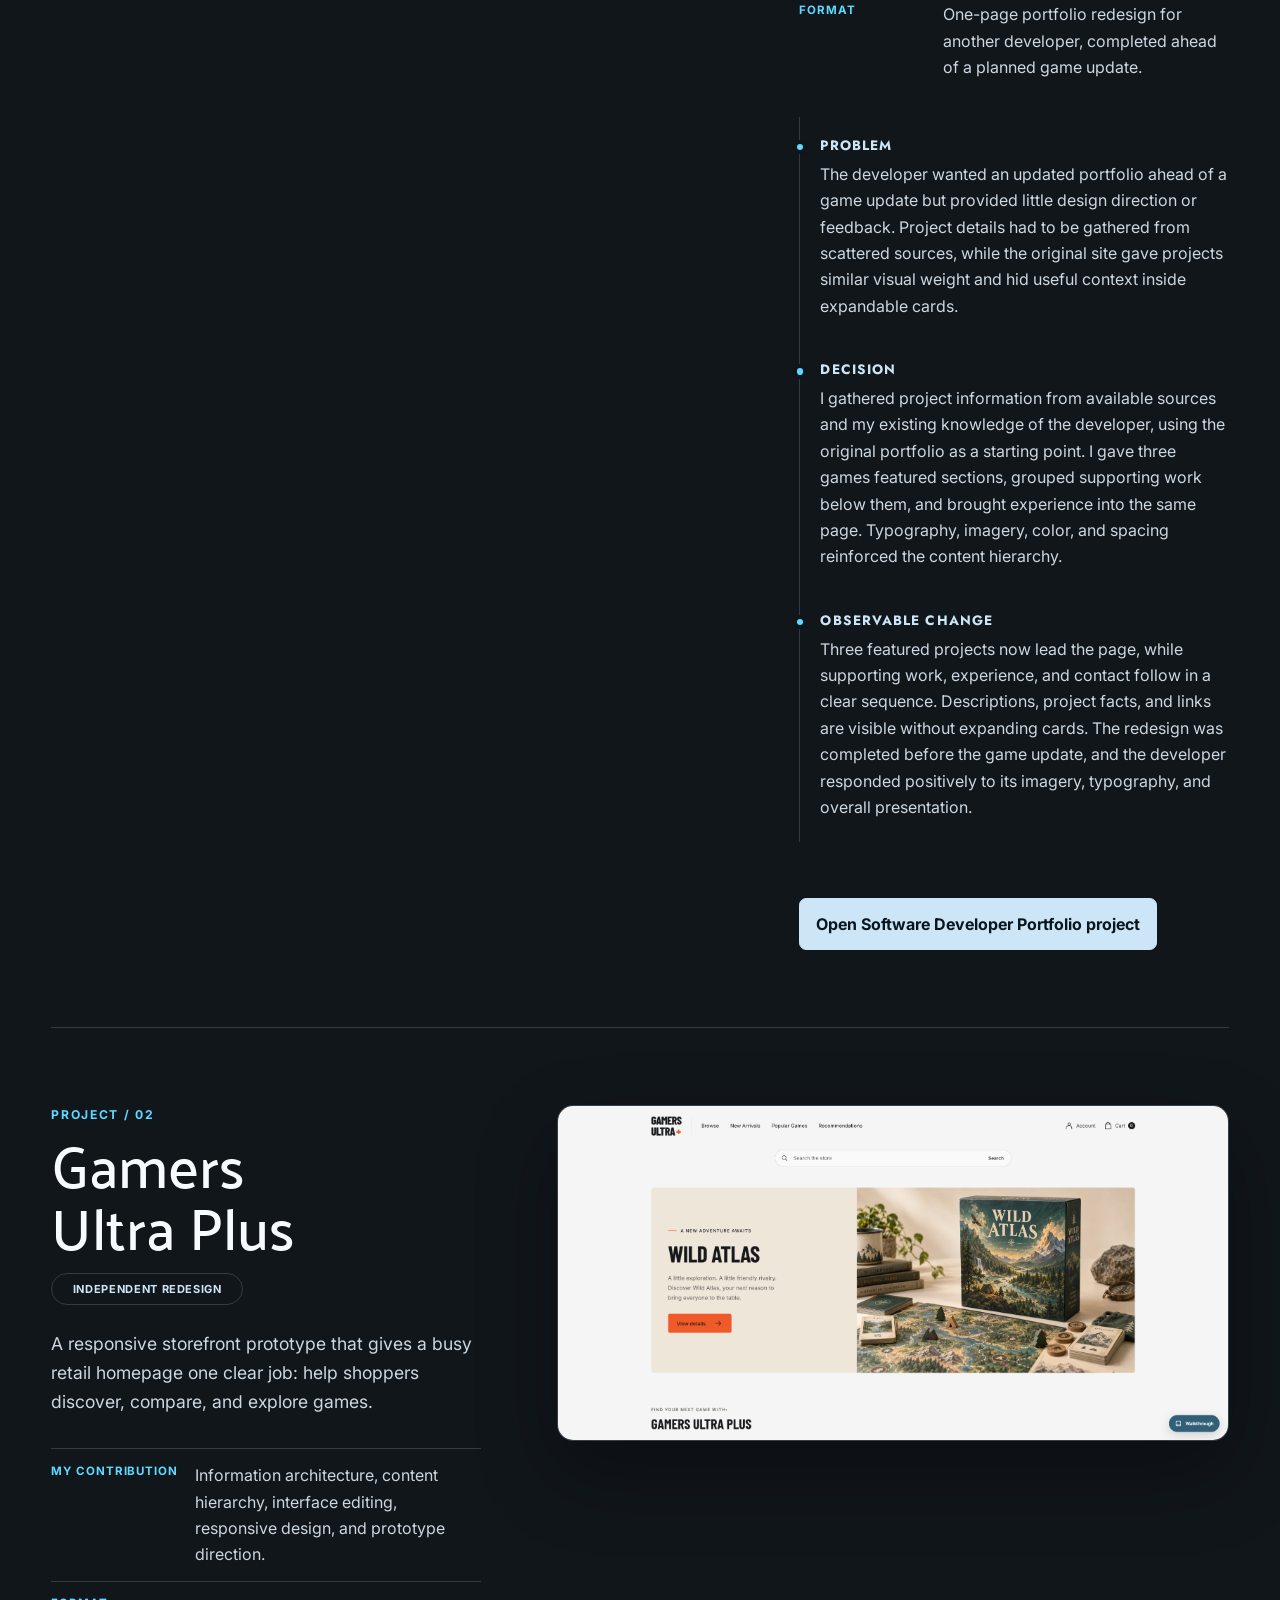
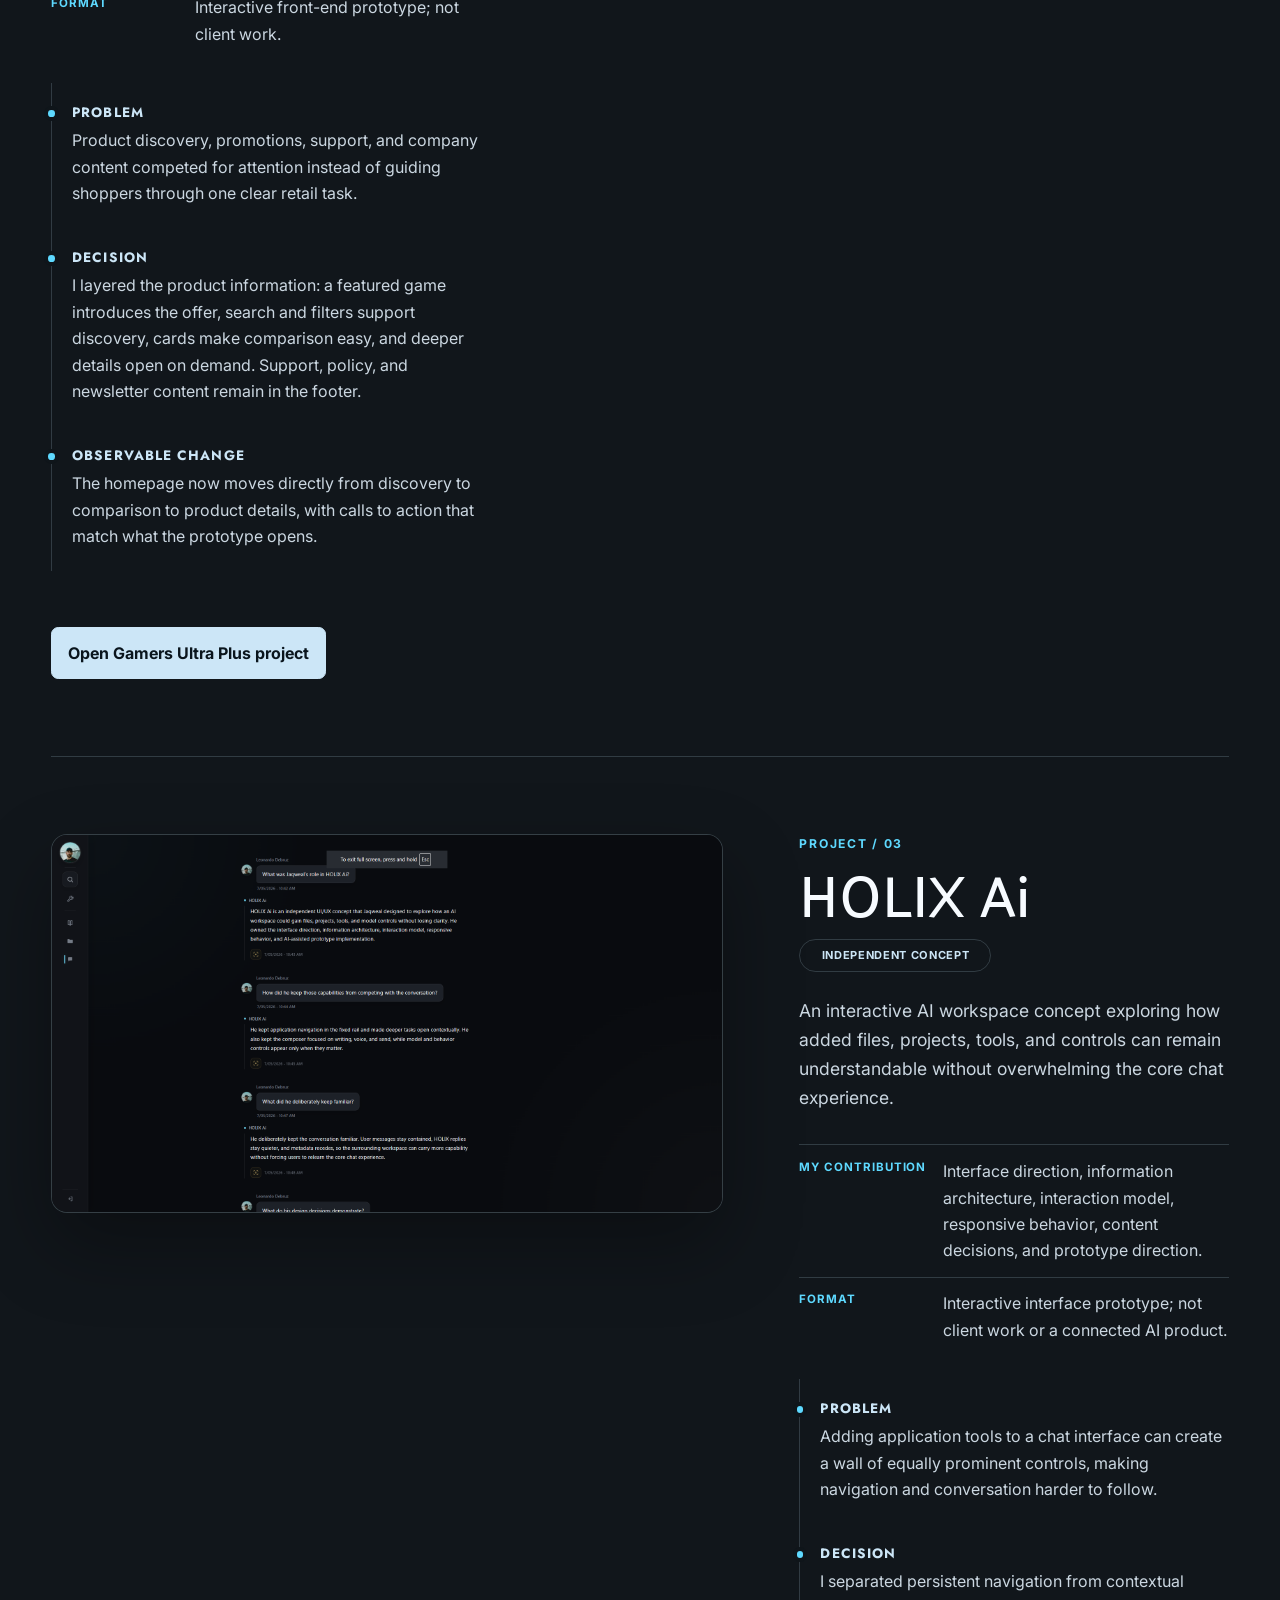
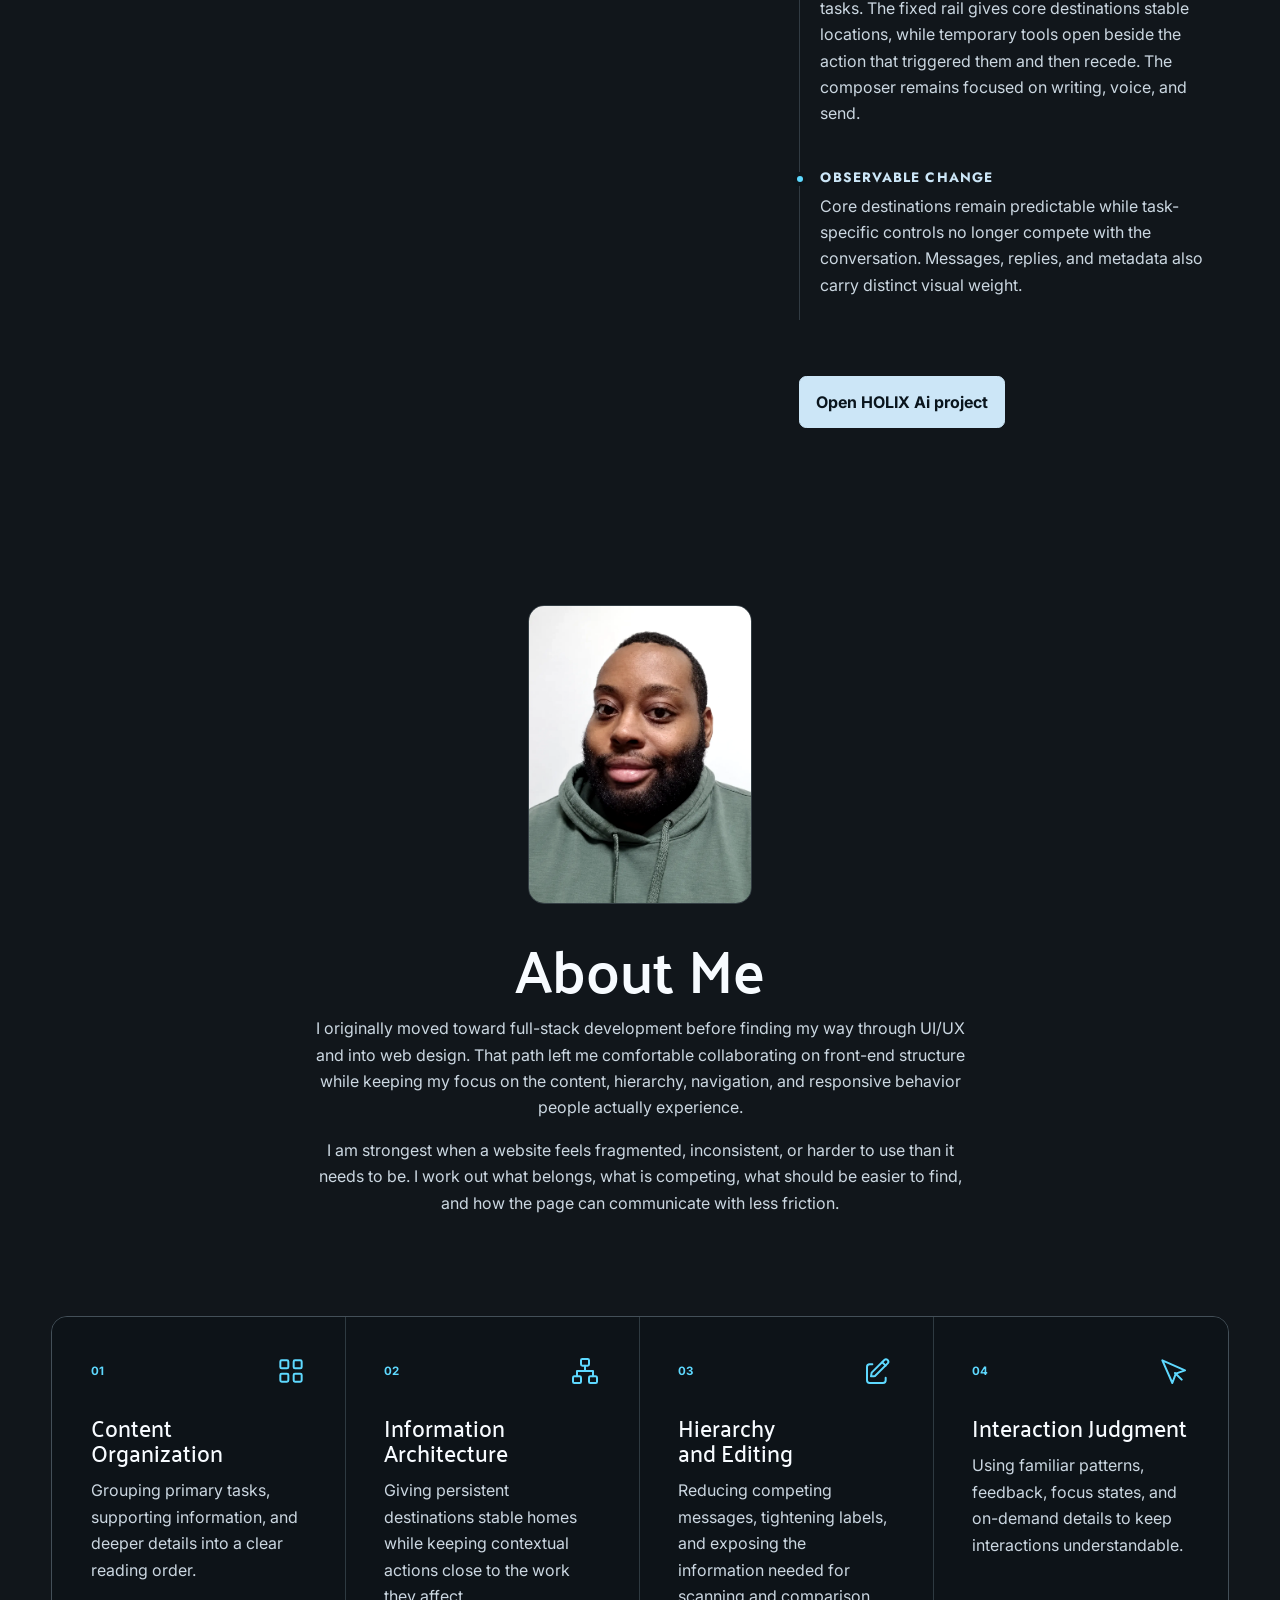
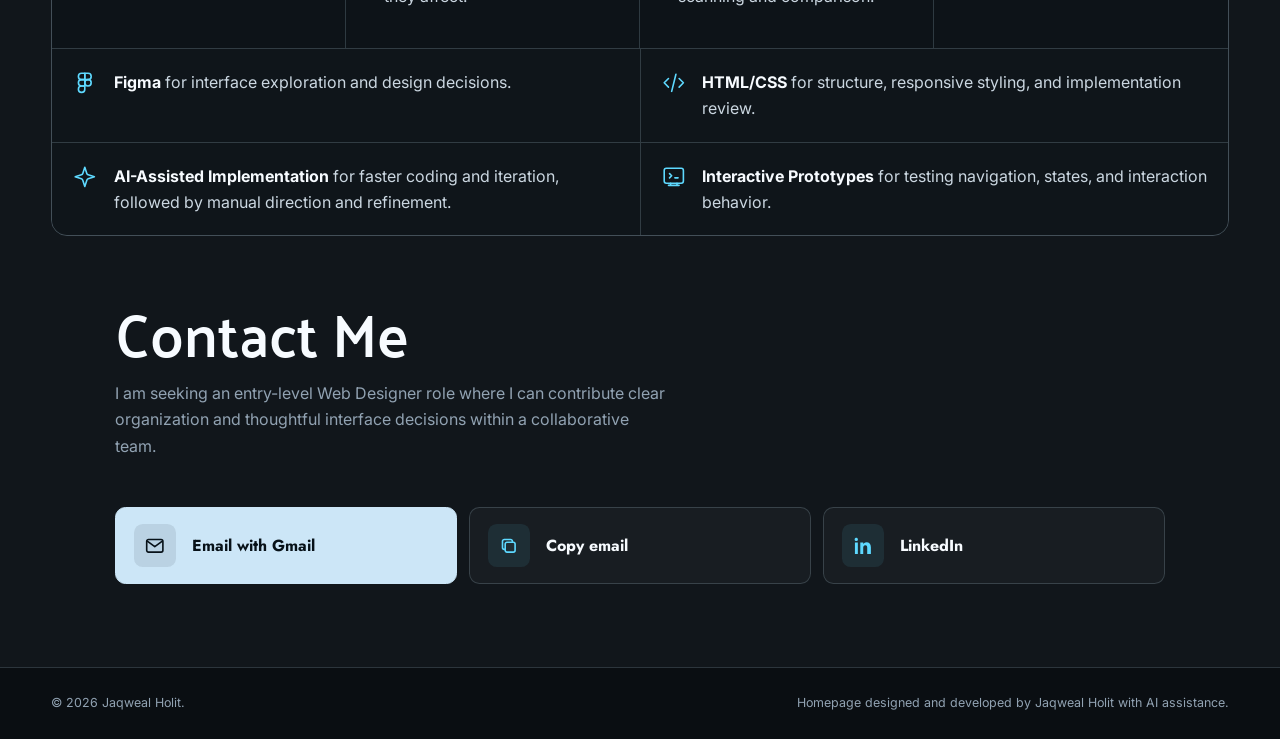
==== commit 96450215: "v4.3.1 Update Added and refining mobile support and responsiveness and continuing to expand projects" ====
--- a/index.html
+++ b/index.html
@@ -23,10 +23,12 @@
     <link rel="preconnect" href="https://fonts.gstatic.com" crossorigin>
     <link
       rel="stylesheet"
-      href="https://fonts.googleapis.com/css2?family=Inter:wght@400;500;600;700&amp;family=Jost:wght@500;600;700&amp;family=Palanquin+Dark:wght@600&amp;display=swap"
+      href="https://fonts.googleapis.com/css2?family=Inter:wght@200;300;400;500;600;700&amp;family=Jost:wght@500;600;700&amp;family=Palanquin:wght@500;600&amp;family=Palanquin+Dark:wght@400;600&amp;display=swap"
     >
     <link rel="stylesheet" href="assets/css/home.css">
+    <link rel="stylesheet" href="assets/css/responsive.css">
     <link rel="stylesheet" href="assets/css/shared/accessibility.css">
+    <script src="assets/js/site.js" defer></script>
   </head>
   <body>
     <a class="skip-link" href="#main-content">Skip to content</a>
@@ -43,30 +45,32 @@
     <main id="main-content" tabindex="-1">
       <section class="hero page-shell" id="top" aria-labelledby="hero-title">
         <div class="hero__copy">
-          <h1 id="hero-title">Web Designer Focused on Content and Structure</h1>
-          <p class="hero__lead">I organize information, establish hierarchy, clarify navigation, and edit interface copy so people can find what matters and know what to do next.</p>
-          <div class="hero__actions">
-            <a class="button button--primary" href="#work">View selected work</a>
-          </div>
-        </div>
-        <figure class="featured-preview">
-          <div class="interface-preview">
-            <span class="interface-preview__viewport"><img src="assets/images/previews/software-developer-portfolio.webp" alt="Jon Buresh’s redesigned software developer portfolio showing the Starship Factory featured project, navigation, description, project facts, and links." width="1905" height="1048"></span>
-            <a
-              class="interface-preview__link"
-              href="page/software-developer-portfolio/"
-              aria-label="Open the Software Developer Portfolio redesign"
-            ></a>
-          </div>
-          <figcaption>
-            <span>Featured:</span>
-            <strong>Software Developer Portfolio</strong>
-          </figcaption>
-        </figure>
+          <div class="hero__heading">
+            <div class="hero__identity">
+              <h1 id="hero-title">Web <span>Designer</span></h1>
+              <span class="hero__name">Jaqweal Holit</span>
+            </div>
+            <div class="hero__visual" aria-label="Website design previews">
+              <div class="hero__work-preview hero__work-preview--portfolio">
+                <img src="assets/images/previews/software-developer-portfolio.webp" alt="Software Developer Portfolio redesign with featured game imagery and organised project information." width="1905" height="1048" fetchpriority="high">
+              </div>
+              <div class="hero__work-preview hero__work-preview--gup">
+                <img src="assets/images/previews/gup.webp" alt="Gamers Ultra Plus storefront design with a featured game and product catalogue." width="1904" height="1030">
+              </div>
+            </div>
+          </div>
+          <div class="hero__details">
+            <span class="hero__subtitle">Bringing clarity, structure, and purpose to websites.</span>
+            <div class="hero__intro" aria-labelledby="hero-intro-title">
+              <span class="hero__intro-label" id="hero-intro-title">How?</span>
+              <p class="hero__lead">By organizing a website or webpages layout, content, and navigation around it - ensuring that the design matters for a successful site visitation and experience.</p>
+            </div>
+          </div>
+        </div>
       </section>
       <section class="work-section page-shell" id="work" aria-labelledby="work-title">
         <header class="section-heading">
-          <h2 id="work-title">Selected Web Design Work</h2>
+          <h2 id="work-title">Selected Work</h2>
         </header>
         <article class="project" id="software-developer-project" aria-labelledby="software-developer-title">
           <div class="project__visual">
@@ -209,68 +213,6 @@
             <a class="project-link" href="page/holix-ai/">Open HOLIX Ai project</a>
           </div>
         </article>
-      </section>
-      <section class="capabilities page-shell" aria-labelledby="capabilities-title">
-        <header class="section-heading">
-          <h2 id="capabilities-title">Web Design Capabilities</h2>
-        </header>
-        <div class="capability-list">
-          <article>
-            <div class="capability-list__meta">
-              <span>01</span>
-              <svg class="capability-icon" viewBox="0 0 24 24" aria-hidden="true">
-                <rect x="4" y="4" width="6" height="6" rx="1"></rect>
-                <rect x="14" y="4" width="6" height="6" rx="1"></rect>
-                <rect x="4" y="14" width="6" height="6" rx="1"></rect>
-                <rect x="14" y="14" width="6" height="6" rx="1"></rect>
-              </svg>
-            </div>
-            <h3>Content Organization</h3>
-            <p>Grouping primary tasks, supporting information, and deeper details into a clear reading order.</p>
-          </article>
-          <article>
-            <div class="capability-list__meta">
-              <span>02</span>
-              <svg class="capability-icon" viewBox="0 0 24 24" aria-hidden="true">
-                <rect x="9" y="3" width="6" height="5" rx="1"></rect>
-                <rect x="3" y="16" width="6" height="5" rx="1"></rect>
-                <rect x="15" y="16" width="6" height="5" rx="1"></rect>
-                <path d="M12 8v4M6 16v-4h12v4"></path>
-              </svg>
-            </div>
-            <h3>Information Architecture</h3>
-            <p>Giving persistent destinations stable homes while keeping contextual actions close to the work they affect.</p>
-          </article>
-          <article>
-            <div class="capability-list__meta">
-              <span>03</span>
-              <svg class="capability-icon" viewBox="0 0 24 24" aria-hidden="true">
-                <path d="M7 7h-2a2 2 0 0 0-2 2v10a2 2 0 0 0 2 2h10a2 2 0 0 0 2-2v-2"></path>
-                <path d="M8 16l1-.25 9.5-9.5a1.77 1.77 0 0 0-2.5-2.5l-9.5 9.5L6 16h2z"></path>
-                <path d="M14.5 5.5l2.5 2.5"></path>
-              </svg>
-            </div>
-            <h3>Hierarchy and Editing</h3>
-            <p>Reducing competing messages, tightening labels, and exposing the information needed for scanning and comparison.</p>
-          </article>
-          <article>
-            <div class="capability-list__meta">
-              <span>04</span>
-              <svg class="capability-icon" viewBox="0 0 24 24" aria-hidden="true">
-                <path d="M4 4l7.5 17 2.6-7 6.9-2.5L4 4z"></path>
-                <path d="M13.5 13.5l5 5"></path>
-              </svg>
-            </div>
-            <h3>Interaction Judgment</h3>
-            <p>Using familiar patterns, feedback, focus states, and on-demand details to keep interactions understandable.</p>
-          </article>
-        </div>
-        <div class="tools-evidence" aria-label="Supported tools and methods">
-          <p><svg class="tool-icon" viewBox="0 0 24 24" aria-hidden="true"><path d="M12 9H9a3 3 0 0 1 0-6h3v6z"></path><path d="M12 3h3a3 3 0 0 1 0 6h-3V3z"></path><path d="M12 9H9a3 3 0 0 0 0 6h3V9z"></path><circle cx="15" cy="12" r="3"></circle><path d="M12 15H9a3 3 0 1 0 3 3v-3z"></path></svg><span><strong>Figma</strong> for interface exploration and design decisions.</span></p>
-          <p><svg class="tool-icon" viewBox="0 0 24 24" aria-hidden="true"><path d="M7 8l-4 4 4 4"></path><path d="M17 8l4 4-4 4"></path><path d="M14 4l-4 16"></path></svg><span><strong>HTML/CSS</strong> for structure, responsive styling, and implementation review.</span></p>
-          <p><svg class="tool-icon" viewBox="0 0 24 24" aria-hidden="true"><path d="M12 3l1.9 5.8a2 2 0 0 0 1.3 1.3L21 12l-5.8 1.9a2 2 0 0 0-1.3 1.3L12 21l-1.9-5.8a2 2 0 0 0-1.3-1.3L3 12l5.8-1.9a2 2 0 0 0 1.3-1.3L12 3z"></path></svg><span><strong>AI-Assisted Implementation</strong> for faster coding and iteration, followed by manual direction and refinement.</span></p>
-          <p><svg class="tool-icon" viewBox="0 0 24 24" aria-hidden="true"><rect x="3" y="4" width="18" height="14" rx="2"></rect><path d="M7 20h10M9 18v2M15 18v2"></path><path d="M8 9l2 2-2 2M13 13h3"></path></svg><span><strong>Interactive Prototypes</strong> for testing navigation, states, and interaction behavior.</span></p>
-        </div>
       </section>
       <section class="about page-shell" id="about" aria-labelledby="about-title">
         <div class="about__portrait-wrap">
@@ -283,15 +225,76 @@
           >
         </div>
         <div class="about__content">
-          <h2 id="about-title">About Jaqweal Holit</h2>
+          <h2 id="about-title">About Me</h2>
           <p>I originally moved toward full-stack development before finding my way through UI/UX and into web design. That path left me comfortable collaborating on front-end structure while keeping my focus on the content, hierarchy, navigation, and responsive behavior people actually experience.</p>
           <p>I am strongest when a website feels fragmented, inconsistent, or harder to use than it needs to be. I work out what belongs, what is competing, what should be easier to find, and how the page can communicate with less friction.</p>
+        </div>
+      </section>
+      <section class="capabilities page-shell" aria-label="Design capabilities">
+        <div class="capabilities__table">
+          <div class="capability-list">
+            <article>
+              <div class="capability-list__meta">
+                <span>01</span>
+                <svg class="capability-icon" viewBox="0 0 24 24" aria-hidden="true">
+                  <rect x="4" y="4" width="6" height="6" rx="1"></rect>
+                  <rect x="14" y="4" width="6" height="6" rx="1"></rect>
+                  <rect x="4" y="14" width="6" height="6" rx="1"></rect>
+                  <rect x="14" y="14" width="6" height="6" rx="1"></rect>
+                </svg>
+              </div>
+              <h3>Content Organization</h3>
+              <p>Grouping primary tasks, supporting information, and deeper details into a clear reading order.</p>
+            </article>
+            <article>
+              <div class="capability-list__meta">
+                <span>02</span>
+                <svg class="capability-icon" viewBox="0 0 24 24" aria-hidden="true">
+                  <rect x="9" y="3" width="6" height="5" rx="1"></rect>
+                  <rect x="3" y="16" width="6" height="5" rx="1"></rect>
+                  <rect x="15" y="16" width="6" height="5" rx="1"></rect>
+                  <path d="M12 8v4M6 16v-4h12v4"></path>
+                </svg>
+              </div>
+              <h3>Information Architecture</h3>
+              <p>Giving persistent destinations stable homes while keeping contextual actions close to the work they affect.</p>
+            </article>
+            <article>
+              <div class="capability-list__meta">
+                <span>03</span>
+                <svg class="capability-icon" viewBox="0 0 24 24" aria-hidden="true">
+                  <path d="M7 7h-2a2 2 0 0 0-2 2v10a2 2 0 0 0 2 2h10a2 2 0 0 0 2-2v-2"></path>
+                  <path d="M8 16l1-.25 9.5-9.5a1.77 1.77 0 0 0-2.5-2.5l-9.5 9.5L6 16h2z"></path>
+                  <path d="M14.5 5.5l2.5 2.5"></path>
+                </svg>
+              </div>
+              <h3>Hierarchy and Editing</h3>
+              <p>Reducing competing messages, tightening labels, and exposing the information needed for scanning and comparison.</p>
+            </article>
+            <article>
+              <div class="capability-list__meta">
+                <span>04</span>
+                <svg class="capability-icon" viewBox="0 0 24 24" aria-hidden="true">
+                  <path d="M4 4l7.5 17 2.6-7 6.9-2.5L4 4z"></path>
+                  <path d="M13.5 13.5l5 5"></path>
+                </svg>
+              </div>
+              <h3>Interaction Judgment</h3>
+              <p>Using familiar patterns, feedback, focus states, and on-demand details to keep interactions understandable.</p>
+            </article>
+          </div>
+          <div class="tools-evidence" aria-label="Supported tools and methods">
+            <p><svg class="tool-icon" viewBox="0 0 24 24" aria-hidden="true"><path d="M12 9H9a3 3 0 0 1 0-6h3v6z"></path><path d="M12 3h3a3 3 0 0 1 0 6h-3V3z"></path><path d="M12 9H9a3 3 0 0 0 0 6h3V9z"></path><circle cx="15" cy="12" r="3"></circle><path d="M12 15H9a3 3 0 1 0 3 3v-3z"></path></svg><span><strong>Figma</strong> for interface exploration and design decisions.</span></p>
+            <p><svg class="tool-icon" viewBox="0 0 24 24" aria-hidden="true"><path d="M7 8l-4 4 4 4"></path><path d="M17 8l4 4-4 4"></path><path d="M14 4l-4 16"></path></svg><span><strong>HTML/CSS</strong> for structure, responsive styling, and implementation review.</span></p>
+            <p><svg class="tool-icon" viewBox="0 0 24 24" aria-hidden="true"><path d="M12 3l1.9 5.8a2 2 0 0 0 1.3 1.3L21 12l-5.8 1.9a2 2 0 0 0-1.3 1.3L12 21l-1.9-5.8a2 2 0 0 0-1.3-1.3L3 12l5.8-1.9a2 2 0 0 0 1.3-1.3L12 3z"></path></svg><span><strong>AI-Assisted Implementation</strong> for faster coding and iteration, followed by manual direction and refinement.</span></p>
+            <p><svg class="tool-icon" viewBox="0 0 24 24" aria-hidden="true"><rect x="3" y="4" width="18" height="14" rx="2"></rect><path d="M7 20h10M9 18v2M15 18v2"></path><path d="M8 9l2 2-2 2M13 13h3"></path></svg><span><strong>Interactive Prototypes</strong> for testing navigation, states, and interaction behavior.</span></p>
+          </div>
         </div>
       </section>
       <section class="contact page-shell" id="contact" aria-labelledby="contact-title">
         <div class="contact__layout">
           <div class="contact__intro">
-            <h2 id="contact-title">Contact Jaqweal Holit</h2>
+            <h2 id="contact-title">Contact Me</h2>
             <p>I am seeking an entry-level Web Designer role where I can contribute clear organization and thoughtful interface decisions within a collaborative team.</p>
           </div>
           <div class="contact__action-group">
--- a/assets/css/home.css
+++ b/assets/css/home.css
@@ -33,11 +33,12 @@
 }
 
 body {
-  min-width: 20rem;
-  margin: 0;
+  min-width: 0;
+  margin: 0;
+  isolation: isolate;
   overflow-x: hidden;
   color: var(--ink);
-  background: var(--surface) url("../images/portfolio/bg.webp") center top / cover fixed no-repeat;
+  background: var(--surface);
   font-family: var(--font-body);
   font-size: 1rem;
   line-height: 1.65;
@@ -49,7 +50,8 @@
   z-index: -1;
   inset: 0;
   content: "";
-  background: linear-gradient(180deg, rgb(10 16 22 / 62%) 0, rgb(10 16 22 / 88%) 42rem, rgb(10 16 22 / 96%) 100%), linear-gradient(110deg, rgb(20 94 150 / 28%), transparent 48%);
+  /* One fixed layer keeps the artwork and overlays together while scrolling. */
+  background: linear-gradient(180deg, rgb(10 16 22 / 62%) 0, rgb(10 16 22 / 88%) 42rem, rgb(10 16 22 / 96%) 100%), linear-gradient(110deg, rgb(20 94 150 / 28%), transparent 48%), url("../images/portfolio/bg.webp") center top / cover no-repeat;
   pointer-events: none;
 }
 
@@ -120,6 +122,7 @@
   color: var(--ink);
   font-family: var(--font-logo);
   font-size: 1.6rem;
+  font-weight: 600;
   line-height: 1;
   text-decoration: none;
   letter-spacing: -.08em;
@@ -164,16 +167,16 @@
 }
 
 .hero {
-  display: grid;
-  grid-template-columns: minmax(0, .82fr) minmax(28rem, 1.18fr);
-  align-items: center;
-  gap: clamp(3rem, 7vw, 7rem);
-  min-height: calc(100svh - 5rem);
-  padding-block: clamp(3.5rem, 8vh, 7rem);
+  padding-block: clamp(3rem, 5vw, 4.5rem);
 }
 
 .hero__copy {
-  max-width: 43rem;
+  display: flex;
+  flex-direction: column;
+  gap: clamp(2rem, 4vw, 3rem);
+  width: min(100%, 74rem);
+  margin-inline: auto;
+  text-align: left;
 }
 
 .project__number {
@@ -210,23 +213,158 @@
   letter-spacing: -.055em;
 }
 
+h2,
+h3 {
+  font-family: "Palanquin", var(--font-body);
+  font-weight: 500;
+  letter-spacing: normal;
+}
+
+h2 {
+  font-weight: 600;
+}
+
+.hero__heading {
+  display: grid;
+  grid-template-columns: minmax(0, 1.05fr) minmax(0, .95fr);
+  align-items: center;
+  gap: clamp(2rem, 5vw, 4rem);
+  width: 100%;
+}
+
+.hero__heading > * {
+  min-width: 0;
+}
+
+.hero h1 {
+  max-width: none;
+  margin-bottom: 0;
+  font-family: "Palanquin Dark", var(--font-heading);
+  font-size: clamp(3.5rem, 7.5vw, 6.75rem);
+  font-weight: 400;
+  line-height: 1;
+  letter-spacing: -.04em;
+}
+
+.hero h1 span {
+  display: block;
+  color: var(--accent-strong);
+}
+
+.hero__identity {
+  display: flex;
+  min-width: 0;
+  flex-direction: column;
+  align-items: flex-start;
+  gap: 20px;
+}
+
+.hero__name {
+  color: var(--accent);
+  font-family: var(--font-body);
+  font-size: clamp(1.125rem, 1.8vw, 1.5rem);
+  font-weight: 200;
+}
+
+.hero__visual {
+  position: relative;
+  display: grid;
+  min-width: 0;
+  min-height: 22rem;
+  align-items: center;
+  padding: 1rem;
+  isolation: isolate;
+}
+
+.hero__visual::before {
+  position: absolute;
+  z-index: -1;
+  inset: 0;
+  content: "";
+  border-radius: 50%;
+  background: radial-gradient(ellipse, rgb(94 217 255 / 14%), transparent 70%);
+  pointer-events: none;
+}
+
+.hero__work-preview {
+  display: block;
+  grid-area: 1 / 1;
+  overflow: hidden;
+  border: 1px solid rgb(204 230 247 / 28%);
+  border-radius: var(--radius);
+  background: var(--surface-solid);
+  box-shadow: 0 1.5rem 3.5rem rgb(0 0 0 / 35%);
+}
+
+.hero__work-preview img {
+  width: 100%;
+  height: auto;
+}
+
+.hero__work-preview--portfolio {
+  z-index: 1;
+  width: 88%;
+  justify-self: start;
+  transform: translateY(-40px) rotate(-4deg);
+}
+
+.hero__work-preview--gup {
+  z-index: 2;
+  width: 76%;
+  justify-self: end;
+  transform: translateY(70px) rotate(6deg);
+}
+
+.hero__details {
+  display: grid;
+  grid-template-columns: minmax(0, 1.05fr) minmax(0, .95fr);
+  align-items: start;
+  gap: clamp(2rem, 5vw, 4rem);
+}
+
+.hero__details > * {
+  min-width: 0;
+}
+
+.hero__subtitle {
+  max-width: 24ch;
+  margin: 0;
+  color: var(--ink-soft);
+  font-family: var(--font-body);
+  font-size: clamp(1.5rem, 2.4vw, 2.1rem);
+  font-weight: 400;
+  line-height: 1.3;
+  text-align: left;
+  text-wrap: balance;
+}
+
+.hero__intro {
+  display: flex;
+  flex-direction: column;
+  align-items: flex-start;
+  gap: 15px;
+  width: 100%;
+  max-width: 38rem;
+}
+
+.hero__intro-label {
+  font-family: "Palanquin Dark", var(--font-heading);
+  font-size: 1.125rem;
+  font-weight: 400;
+  line-height: 1.25;
+}
+
 .hero__lead {
-  max-width: 47ch;
-  margin: 0 0 1rem;
+  max-width: 62ch;
+  margin: 0;
   color: var(--ink);
-  font-size: clamp(1.1rem, 1.5vw, 1.35rem);
-  line-height: 1.55;
-}
-
-.hero__actions {
-  display: flex;
-  align-items: center;
-  flex-wrap: wrap;
-  gap: .8rem;
-  margin-top: 2rem;
-}
-
-.button,
+  font-family: var(--font-body);
+  font-size: clamp(1rem, 1.5vw, 1.125rem);
+  font-weight: 300;
+  line-height: 1.65;
+  text-align: left;
+}
+
 .project-link {
   display: inline-flex;
   min-height: 2.9rem;
@@ -239,47 +377,19 @@
   transition: background-color 160ms ease, border-color 160ms ease, color 160ms ease, transform 160ms ease;
 }
 
-.button--primary,
 .project-link {
   border: 1px solid var(--accent);
   color: #0a151d;
   background: var(--accent);
 }
 
-.button:hover,
 .project-link:hover {
   border-color: var(--accent-strong);
   transform: translateY(-2px);
 }
 
-.button--primary:hover,
 .project-link:hover {
   background: #e8f7ff;
-}
-
-.featured-preview {
-  margin: 0;
-}
-
-.featured-preview figcaption {
-  display: grid;
-  grid-template-columns: auto 1fr;
-  gap: .15rem 1rem;
-  align-items: baseline;
-  padding: 1rem .25rem 0;
-}
-
-.featured-preview figcaption span {
-  color: var(--accent-strong);
-  font-size: .72rem;
-  font-weight: 700;
-  letter-spacing: .1em;
-  text-transform: uppercase;
-}
-
-.featured-preview figcaption strong {
-  font-family: var(--font-heading);
-  font-size: 1.25rem;
 }
 
 .interface-preview {
@@ -322,11 +432,12 @@
   height: auto;
 }
 
-.work-section,
-.capabilities,
-.about,
-.contact {
-  padding-top: var(--section-gap);
+.capabilities {
+  padding-top: 0;
+}
+
+.work-section {
+  padding-top: clamp(1rem, 2vw, 5rem);
 }
 
 .section-heading {
@@ -338,8 +449,7 @@
 .contact h2 {
   max-width: 18ch;
   margin-bottom: 1rem;
-  font-size: clamp(2.3rem, 5vw, 4.8rem);
-  letter-spacing: -.04em;
+  font-size: clamp(2.1rem, 4.6vw, 4.4rem);
 }
 
 .section-heading h2 {
@@ -386,7 +496,6 @@
 .project h3 {
   margin: 0;
   font-size: clamp(2.4rem, 4.5vw, 4.6rem);
-  letter-spacing: -.045em;
 }
 
 .status {
@@ -478,14 +587,12 @@
   margin-top: 1.5rem;
 }
 
-.capabilities {
-  padding-bottom: var(--section-gap);
-}
-
 .capability-list {
   display: grid;
   grid-template-columns: repeat(4, 1fr);
   border-block: 1px solid var(--line);
+  border-radius: 1rem 1rem 0 0;
+  overflow: hidden;
 }
 
 .capability-list article {
@@ -543,6 +650,8 @@
   gap: 1px;
   margin-top: 1px;
   background: var(--line);
+  border-radius: 0 0 1rem 1rem;
+  overflow: hidden;
 }
 
 .tools-evidence p {
@@ -569,18 +678,20 @@
 
 .about {
   display: grid;
-  grid-template-columns: minmax(14rem, .48fr) minmax(0, 1fr);
-  gap: clamp(3rem, 9vw, 9rem);
+  grid-template-columns: minmax(0, 14rem) minmax(0, 1fr);
+  gap: clamp(2rem, 5vw, 5rem);
   align-items: center;
-  border-top: 1px solid var(--line);
+  margin-block: 100px;
+  padding-block: 0;
 }
 
 .about__portrait-wrap {
-  justify-self: end;
+  width: min(100%, 14rem);
+  justify-self: start;
 }
 
 .about__portrait-wrap img {
-  width: min(100%, 19rem);
+  width: 100%;
   height: auto;
   border: 1px solid var(--line);
   border-radius: var(--radius);
@@ -600,20 +711,24 @@
 
 .about__content > p {
   max-width: 66ch;
+  margin: 0 0 1rem;
   color: var(--ink-soft);
 }
 
+.about__content > p:last-child {
+  margin-bottom: 0;
+}
+
 .contact {
-  padding-bottom: var(--section-gap);
+  padding-bottom: clamp(2rem, 4vw, 4rem);
 }
 
 .contact__layout {
   display: grid;
   gap: clamp(2rem, 4vw, 3rem);
   padding: clamp(2rem, 5vw, 5rem);
-  border: 1px solid var(--line);
+  padding-bottom: 0;
   border-radius: var(--radius);
-  background: var(--surface-solid);
 }
 
 .contact__intro {
@@ -761,216 +876,3 @@
   margin-left: auto;
   text-align: right;
 }
-
-@media (max-width: 72rem) {
-  .hero {
-    grid-template-columns: 1fr 1fr;
-  }
-
-  .project,
-  .project--reverse {
-    grid-template-columns: 1fr;
-  }
-
-  .project--reverse .project__visual,
-  .project--reverse .project__content {
-    grid-column: 1;
-  }
-
-  .project--reverse .project__visual {
-    grid-row: 1;
-  }
-
-  .project--reverse .project__content {
-    grid-row: 2;
-  }
-
-  .project__visual {
-    position: static;
-  }
-
-  .capability-list {
-    grid-template-columns: repeat(2, 1fr);
-  }
-
-  .capability-list article:nth-child(2) {
-    border-right: 0;
-  }
-
-  .capability-list article:nth-child(-n+2) {
-    border-bottom: 1px solid var(--line);
-  }
-}
-
-@media (max-width: 55rem) {
-  .site-header__inner {
-    grid-template-columns: auto 1fr;
-    gap: .8rem;
-    padding-block: .8rem;
-  }
-
-  .site-nav {
-    justify-content: flex-end;
-  }
-
-  .hero {
-    grid-template-columns: 1fr;
-    min-height: auto;
-  }
-
-  .hero__copy {
-    max-width: 48rem;
-  }
-
-  h1 {
-    max-width: 13ch;
-  }
-
-  .featured-preview {
-    width: min(100%, 48rem);
-  }
-
-  .about {
-    grid-template-columns: 1fr;
-    gap: 2rem;
-  }
-
-  .contact__actions {
-    grid-template-columns: 1fr;
-  }
-
-  .about__portrait-wrap {
-    justify-self: start;
-  }
-
-  .about__portrait-wrap img {
-    width: 13rem;
-  }
-}
-
-@media (max-width: 38rem) {
-  :root {
-    --gutter: 1rem;
-    --radius: .7rem;
-  }
-
-  html {
-    scroll-padding-top: 8rem;
-  }
-
-  .site-header__inner {
-    min-height: 4.35rem;
-  }
-
-  .site-logo {
-    font-size: 1.4rem;
-  }
-
-  .site-nav {
-    gap: .85rem;
-  }
-
-  .site-nav a {
-    font-size: .8rem;
-  }
-
-  .hero {
-    padding-top: 3rem;
-  }
-
-  .featured-preview figcaption {
-    grid-template-columns: 1fr;
-  }
-
-  .status {
-    justify-self: start;
-  }
-
-  .project__facts div {
-    grid-template-columns: 1fr;
-    gap: .35rem;
-  }
-
-  .capability-list,
-  .tools-evidence {
-    grid-template-columns: 1fr;
-  }
-
-  .capability-list article,
-  .capability-list article:nth-child(2) {
-    border-right: 0;
-    border-bottom: 1px solid var(--line);
-  }
-
-  .capability-list article:last-child {
-    border-bottom: 0;
-  }
-
-  .site-footer .page-shell {
-    flex-direction: column;
-    gap: .35rem;
-  }
-
-  .site-footer p:last-child {
-    margin-left: 0;
-    text-align: left;
-  }
-}
-
-@media (forced-colors: active) {
-  .interface-preview,
-  .contact__layout,
-  .contact-action {
-    border: 2px solid CanvasText;
-  }
-}
-
-/* Flexible grid children must be able to shrink when text is enlarged. */
-
-.hero > *,
-.project > *,
-.project__facts dd,
-.contact__layout > * {
-  min-width: 0;
-}
-
-.project-link {
-  max-width: 100%;
-  text-align: center;
-}
-
-@media (max-width: 55rem), (pointer: coarse) {
-  .site-logo,
-  .site-nav a {
-    min-height: 44px;
-    display: inline-flex;
-    align-items: center;
-  }
-}
-
-@media (max-width: 38rem) {
-  body {
-    min-width: 0;
-    background-attachment: scroll;
-  }
-
-  .project h3 {
-    font-size: clamp(2rem, 9vw, 3rem);
-  }
-
-  h1 {
-    font-size: clamp(2.25rem, 10vw, 3.25rem);
-  }
-
-  .project__facts dd {
-    margin-left: 0;
-  }
-
-  .contact__layout {
-    padding: 1rem;
-  }
-
-  .contact-action {
-    padding-inline: .75rem;
-  }
-}
--- a/assets/css/responsive.css
+++ b/assets/css/responsive.css
@@ -0,0 +1,255 @@
+/* Portfolio width breakpoints: 1366px, 1079px, 767px, and 479px. */
+
+@media (min-width: 1080px) {
+  .capabilities__table {
+    overflow: hidden;
+    border: 1px solid rgb(199 230 247 / 28%);
+    border-radius: 1rem;
+  }
+
+  .capabilities__table > .capability-list {
+    border-top: 0;
+    border-radius: 0;
+  }
+
+  .capabilities__table > .tools-evidence {
+    margin-top: 0;
+    border-radius: 0;
+  }
+}
+/* Keep About's portrait and text together in larger tablet layouts. */
+@media (max-width: 1366px) {
+  .about {
+    grid-template-columns: minmax(0, 1fr);
+    justify-items: center;
+    gap: 2rem;
+  }
+
+  .about__portrait-wrap {
+    justify-self: center;
+    margin-inline: auto;
+  }
+
+  .about__content {
+    width: min(100%, 52rem);
+    margin-inline: auto;
+    text-align: center;
+  }
+
+  .about h2,
+  .about__content > p {
+    margin-inline: auto;
+  }
+}
+
+@media (max-width: 1079px) {
+  .hero__identity,
+  .hero__intro {
+    align-items: center;
+    text-align: center;
+  }
+
+  .hero__lead {
+    text-align: center;
+  }
+
+  .hero__intro {
+    margin-inline: auto;
+  }
+
+  .project__title-row {
+    justify-items: center;
+    text-align: center;
+  }
+
+  .status {
+    justify-self: center;
+  }
+
+  .project-link {
+    display: flex;
+    width: fit-content;
+    margin-inline: auto;
+  }
+
+  .project,
+  .project--reverse {
+    grid-template-columns: 1fr;
+  }
+
+  .project--reverse .project__visual,
+  .project--reverse .project__content {
+    grid-column: 1;
+  }
+
+  .project--reverse .project__visual {
+    grid-row: 1;
+  }
+
+  .project--reverse .project__content {
+    grid-row: 2;
+  }
+
+  .project__visual {
+    position: static;
+  }
+
+  .capability-list {
+    grid-template-columns: repeat(2, 1fr);
+  }
+
+  .capability-list,
+  .tools-evidence {
+    border: 1px solid rgb(199 230 247 / 28%);
+    border-radius: 10px;
+    overflow: hidden;
+  }
+
+  .tools-evidence {
+    margin-top: 1.25rem;
+  }
+
+  .capability-list article:nth-child(2) {
+    border-right: 0;
+  }
+
+  .capability-list article:nth-child(-n+2) {
+    border-bottom: 1px solid var(--line);
+  }
+
+  .site-header__inner {
+    grid-template-columns: auto 1fr;
+    gap: .8rem;
+    padding-block: .8rem;
+  }
+
+  .site-nav {
+    justify-content: flex-end;
+  }
+
+  .contact__actions {
+    grid-template-columns: 1fr;
+  }
+
+}
+
+@media (max-width: 767px) {
+  :root {
+    --gutter: clamp(1.25rem, 4vw, 2rem);
+  }
+
+  html {
+    scroll-padding-top: 8rem;
+  }
+
+  .hero__heading,
+  .hero__details {
+    grid-template-columns: minmax(0, 1fr);
+  }
+
+  .hero__visual {
+    min-height: 18rem;
+    width: min(100%, 30rem);
+    justify-self: center;
+  }
+
+  .hero__work-preview--portfolio {
+    transform: translateY(-30px) rotate(-4deg);
+  }
+
+  .hero__work-preview--gup {
+    transform: translateY(45px) rotate(6deg);
+  }
+
+  .project__facts div {
+    grid-template-columns: 1fr;
+    gap: .35rem;
+  }
+
+  .capability-list,
+  .tools-evidence {
+    grid-template-columns: 1fr;
+  }
+
+  .capability-list article,
+  .capability-list article:nth-child(2) {
+    border-right: 0;
+    border-bottom: 1px solid var(--line);
+  }
+
+  .capability-list article:last-child {
+    border-bottom: 0;
+  }
+
+  .site-footer .page-shell {
+    flex-direction: column;
+    gap: .35rem;
+  }
+
+  .site-footer p:last-child {
+    margin-left: 0;
+    text-align: left;
+  }
+
+  .about {
+    margin-bottom: 80px;
+  }
+
+  .contact {
+    padding-top: 80px;
+  }
+
+  .contact__intro {
+    margin-inline: auto;
+    text-align: center;
+  }
+
+  .contact__layout p {
+    margin-inline: auto;
+  }
+
+  .contact__layout {
+    padding: 0;
+  }
+}
+
+@media (max-width: 479px) {
+  .site-nav {
+    gap: .85rem;
+  }
+
+  .contact-action {
+    padding-inline: .75rem;
+  }
+}
+
+@media (forced-colors: active) {
+  .interface-preview,
+  .contact-action {
+    border: 2px solid CanvasText;
+  }
+}
+
+/* Flexible grid children must be able to shrink when text is enlarged. */
+
+.hero > *,
+.project > *,
+.project__facts dd,
+.contact__layout > * {
+  min-width: 0;
+}
+
+.project-link {
+  max-width: 100%;
+  text-align: center;
+}
+
+@media (max-width: 1079px), (pointer: coarse) {
+  .site-logo,
+  .site-nav a {
+    min-height: 44px;
+    display: inline-flex;
+    align-items: center;
+  }
+}
+
